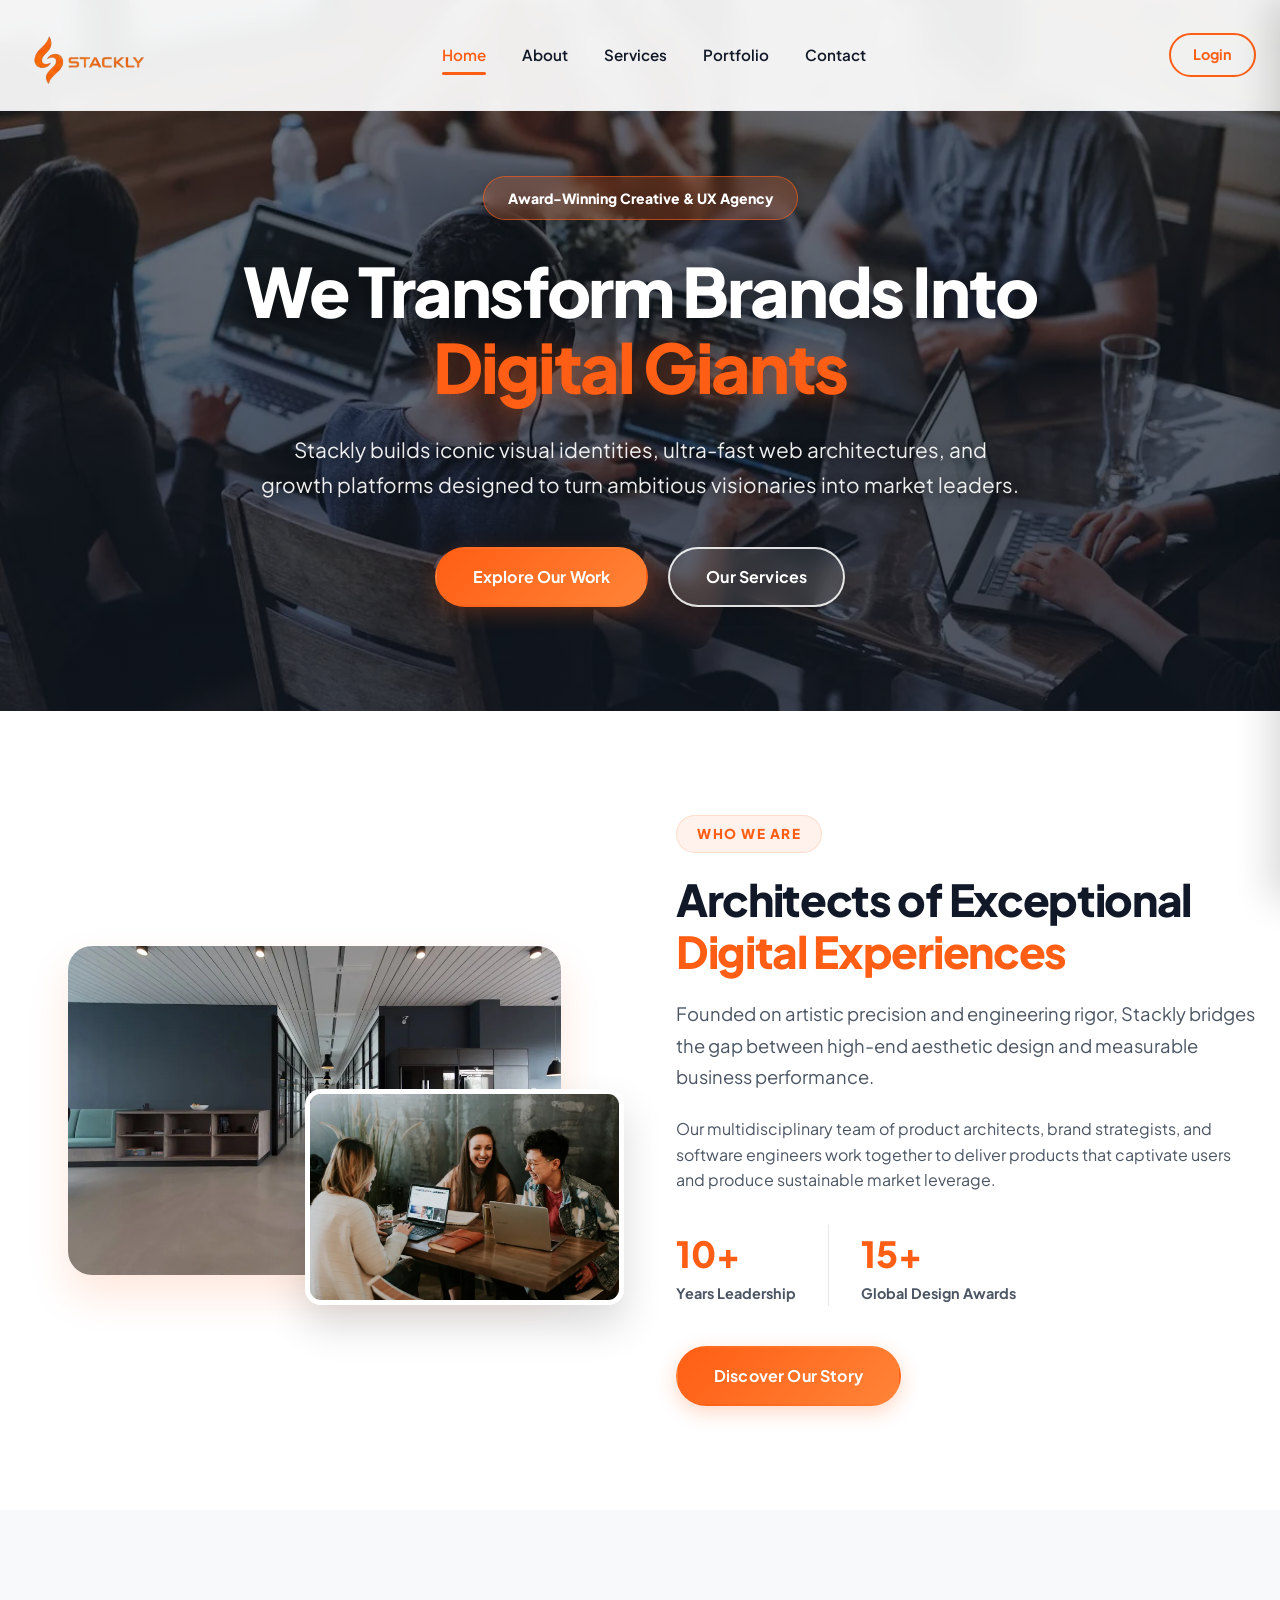
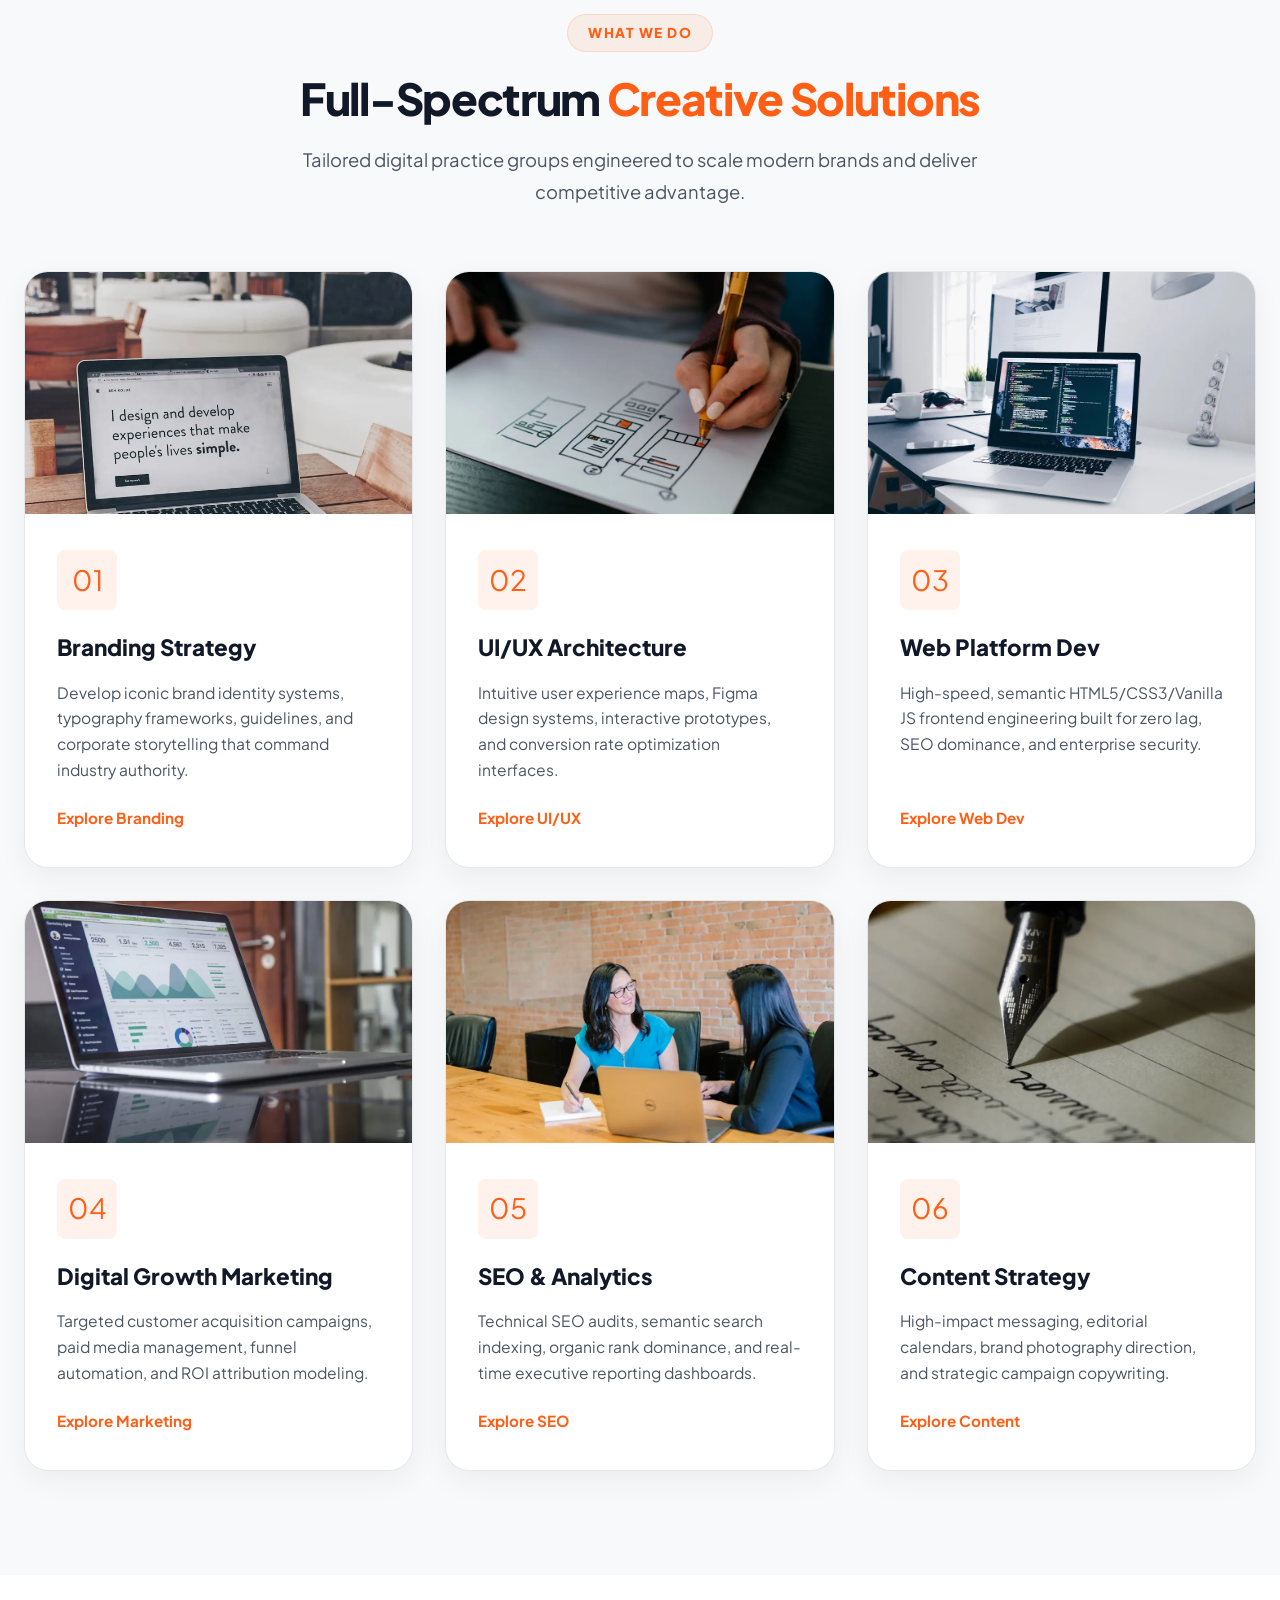
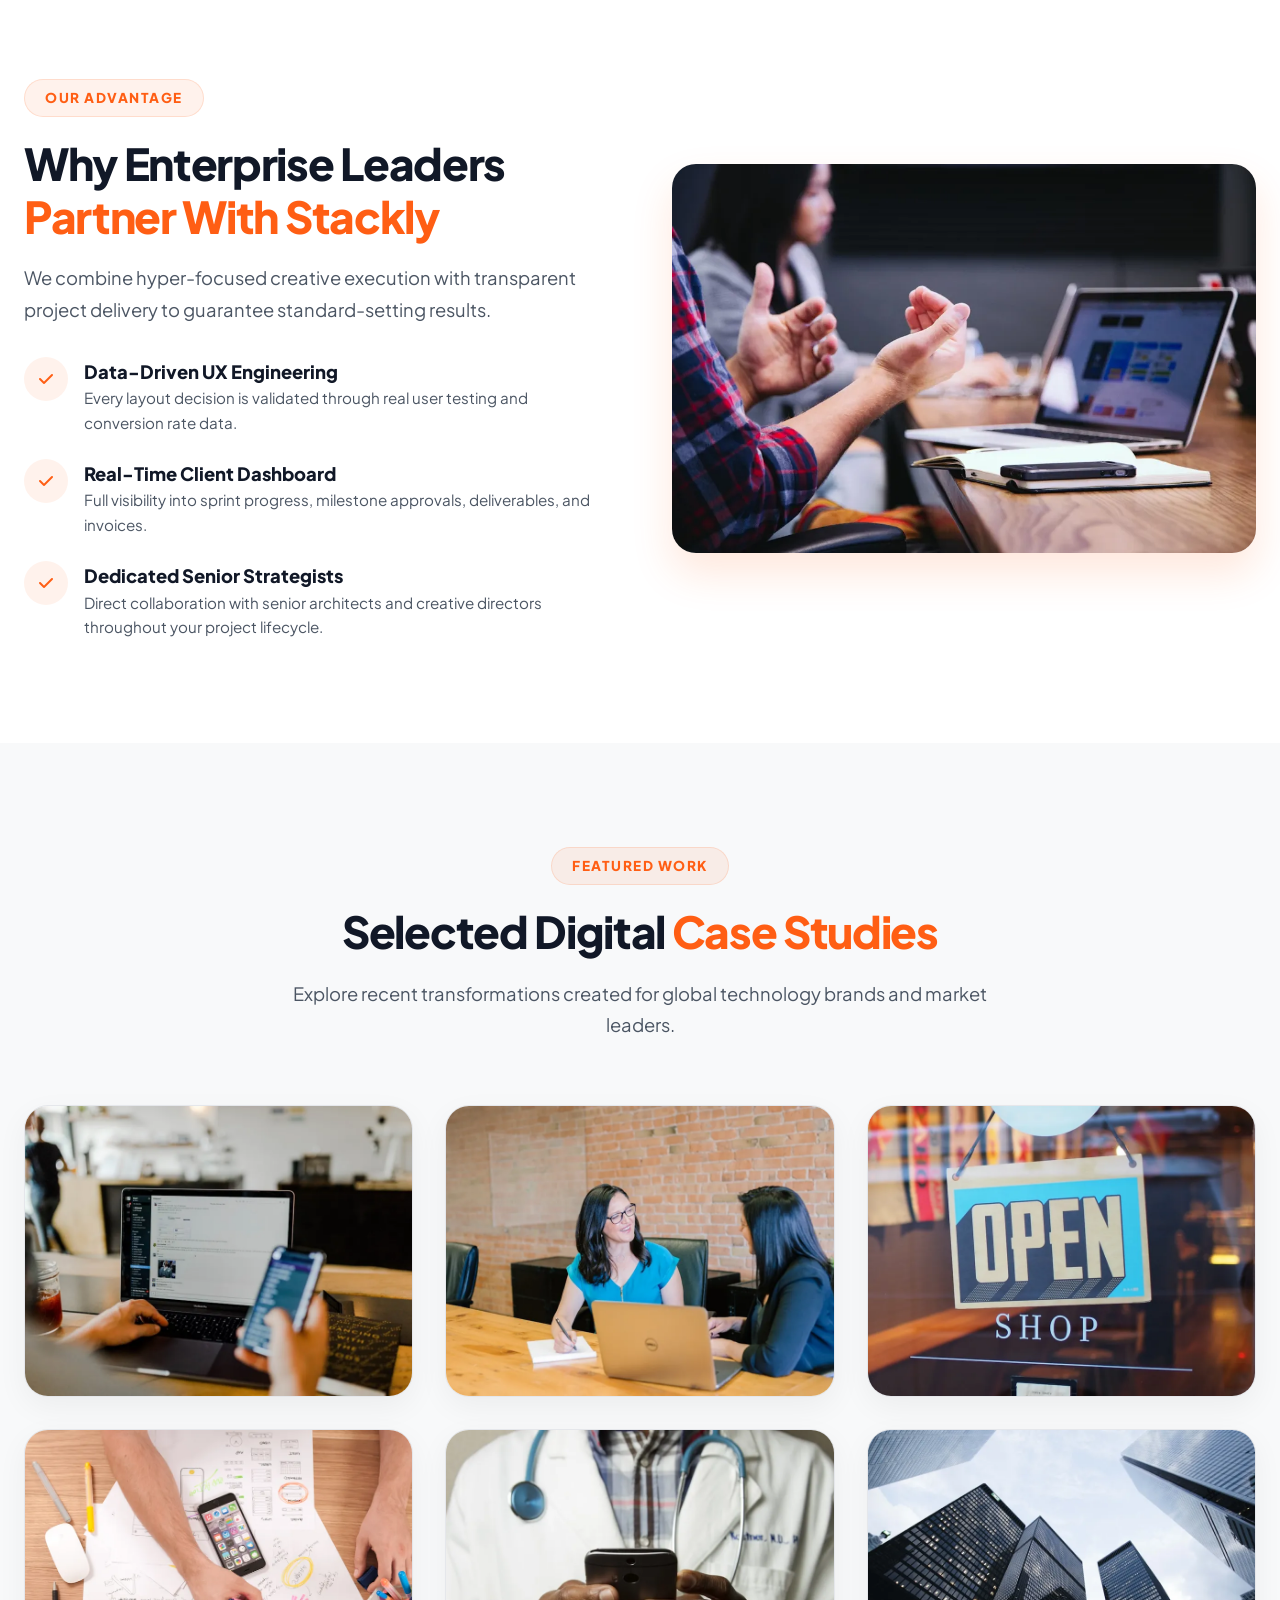
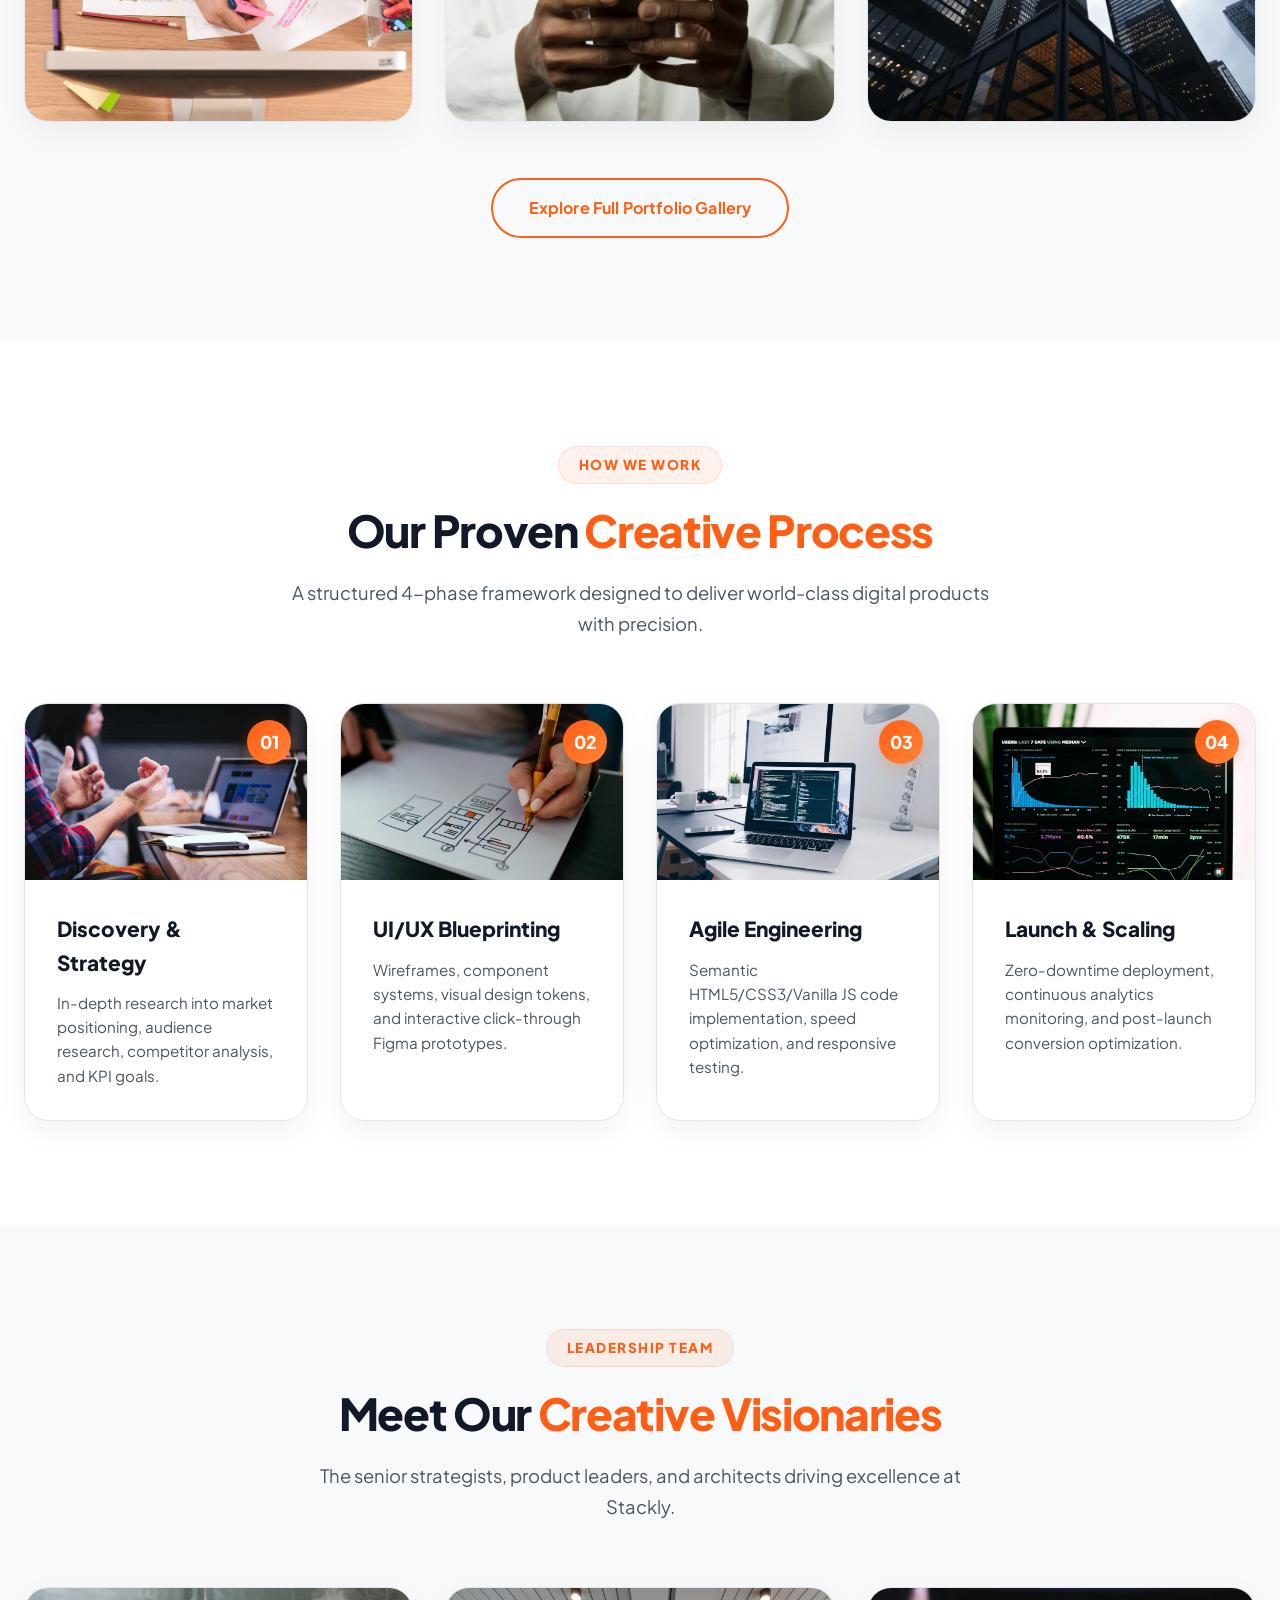
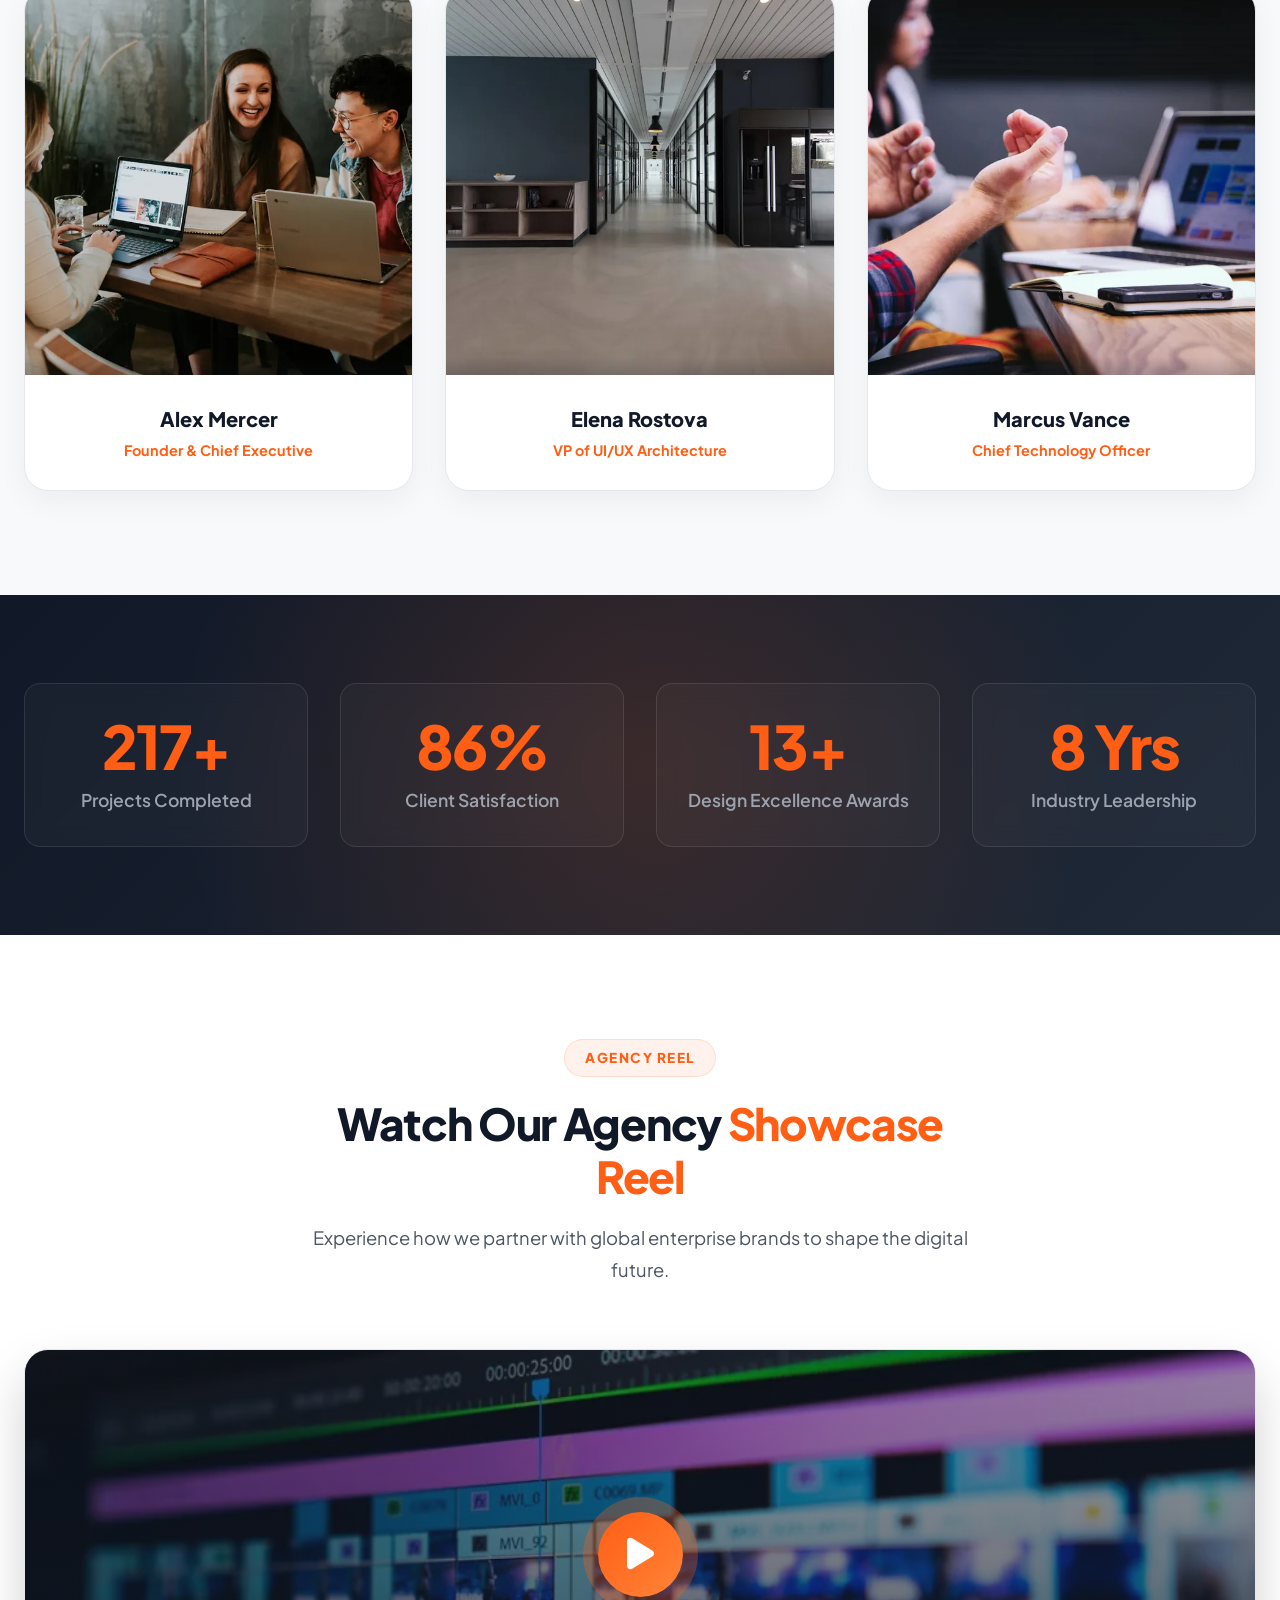
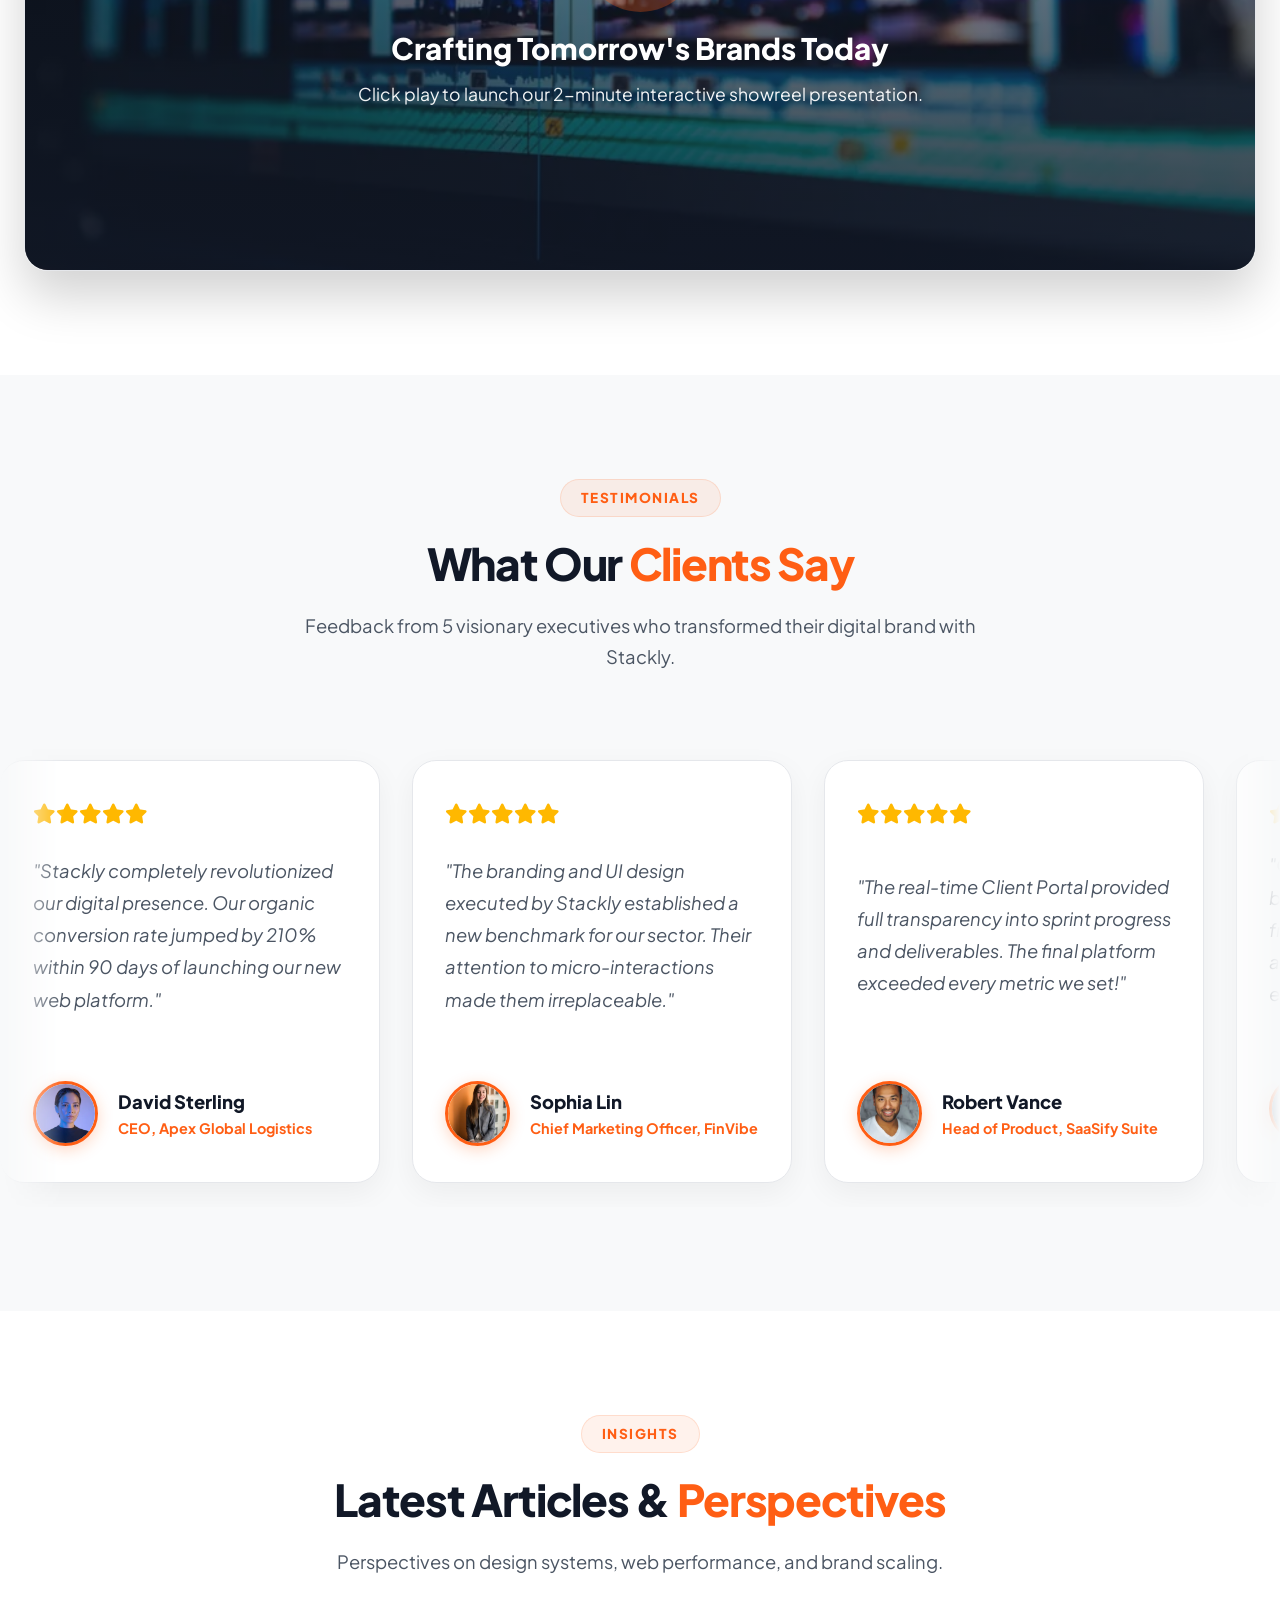
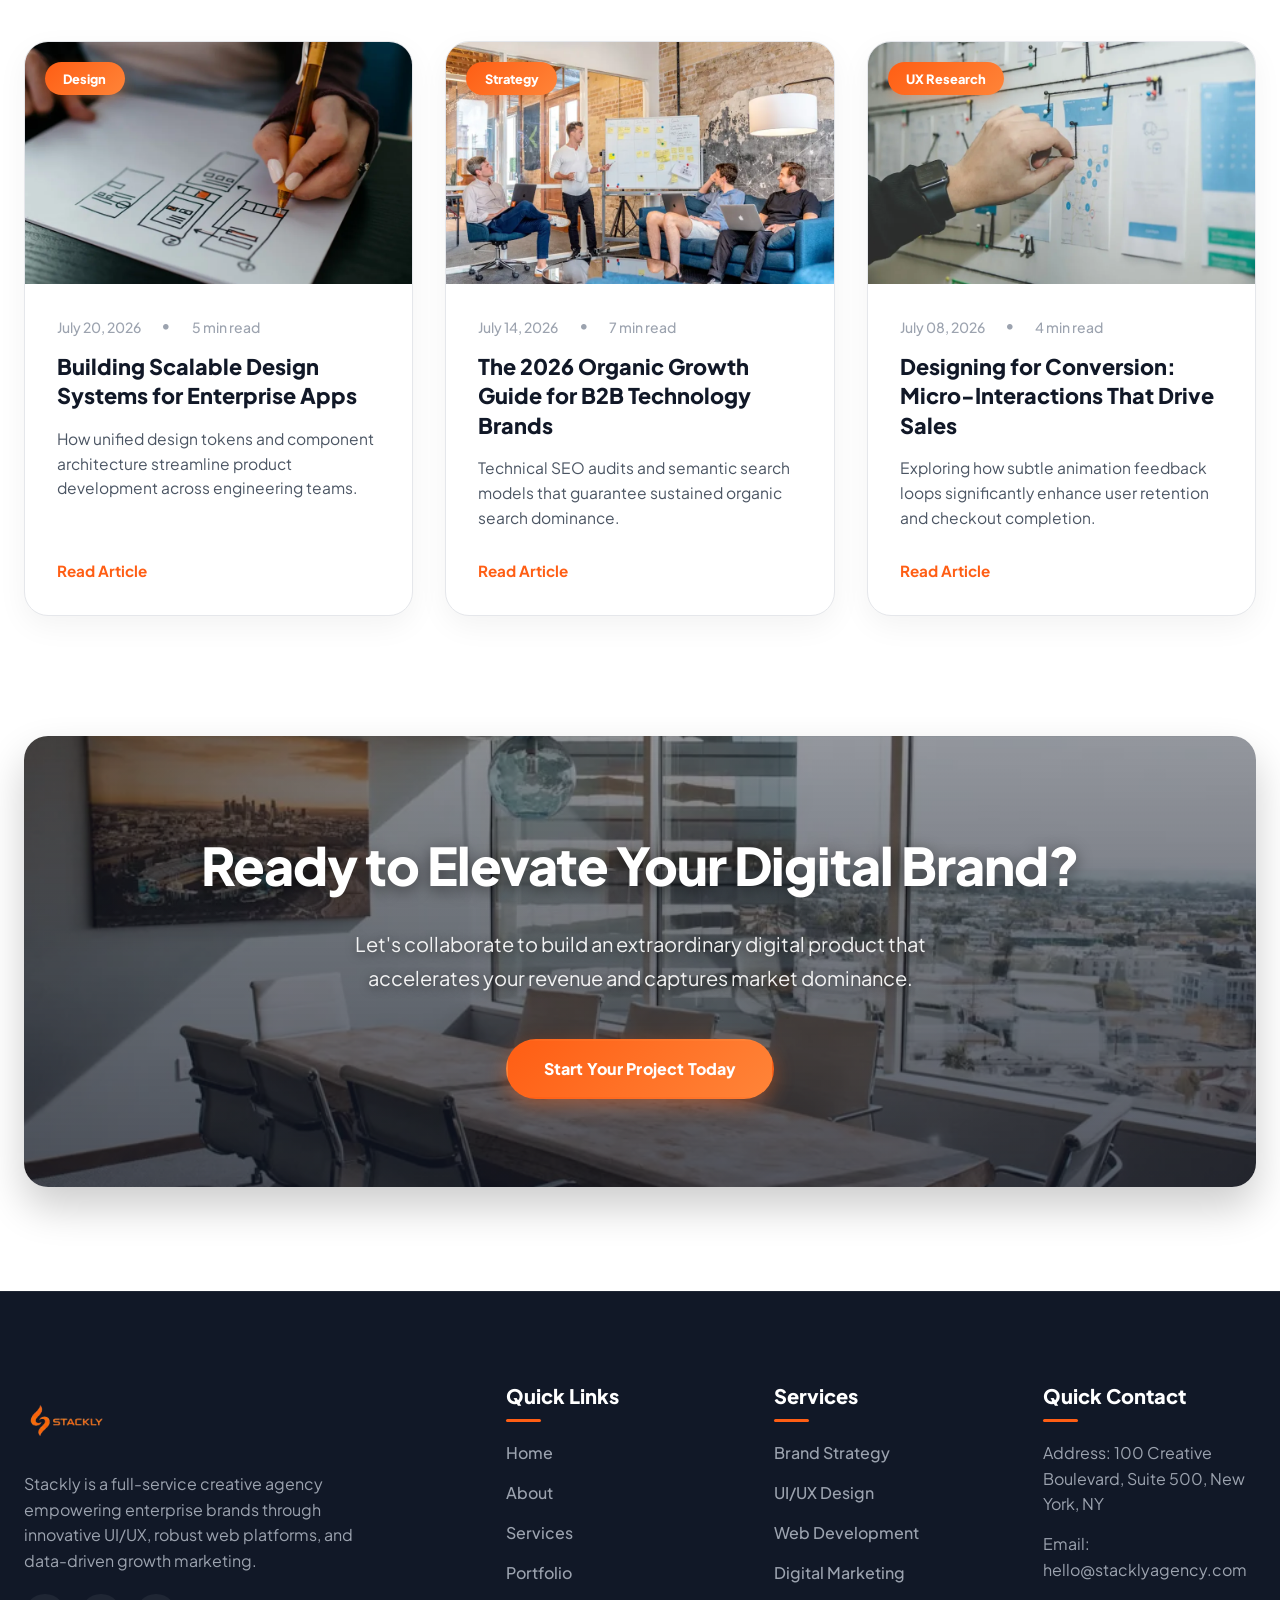
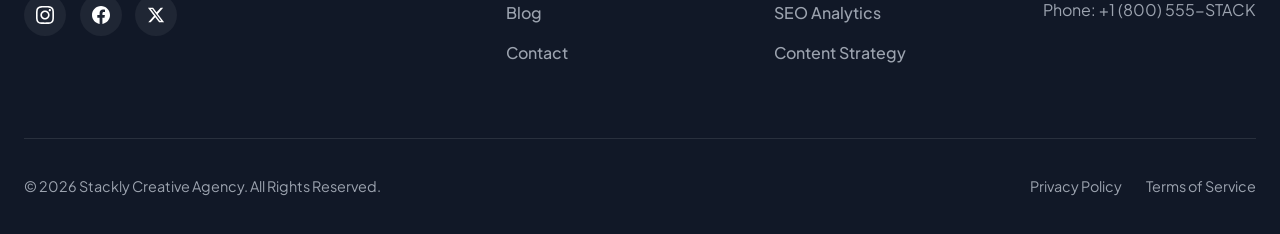
==== index.html @ d80beb14 "Add services and signup pages with preloader and form validation - Created services.html to showcase" ====
<!DOCTYPE html>
<html lang="en">
<head>
  <meta charset="UTF-8">
  <meta name="viewport" content="width=device-width, initial-scale=1.0">
  <title>Stackly | Luxury Creative & Digital Engineering Agency</title>
  <meta name="description" content="Stackly is an award-winning creative agency crafting high-converting brand identities, UI/UX designs, web platforms, and digital growth strategies.">
  <link rel="icon" type="image/webp" href="assets/images/logo.webp">
  <link rel="preconnect" href="https://fonts.googleapis.com">
  <link rel="preconnect" href="https://fonts.gstatic.com" crossorigin>
  <link href="https://fonts.googleapis.com/css2?family=Plus+Jakarta+Sans:wght@400;500;600;700;800&display=swap" rel="stylesheet">
  <link rel="stylesheet" href="https://cdnjs.cloudflare.com/ajax/libs/font-awesome/6.5.0/css/all.min.css">
  <link rel="stylesheet" href="css/style.css">
</head>
<body>

  <!-- Premium Brand Preloader -->
  <div class="preloader" id="preloader">
    <div class="preloader-content">
      <div class="preloader-logo-wrapper">
        <div class="preloader-glow-ring"></div>
        <div class="preloader-spinner-ring"></div>
        <img src="stackly logo03.webp" alt="Stackly Creative Agency" class="preloader-logo">
      </div>
      <div class="preloader-brand-title">STACKLY<span>.</span></div>
      <div class="preloader-bar">
        <div class="preloader-progress"></div>
      </div>
    </div>
  </div>

  <!-- Header / Navigation -->
  <header class="header">
    <div class="container nav-container">
      <a href="index.html" class="logo">
        <img src="stackly logo03.webp" alt="Stackly Creative Agency">
      </a>

            <nav class="nav-menu">
        <a href="index.html" class="nav-link active">Home</a>
        <a href="about.html" class="nav-link">About</a>
        <a href="services.html" class="nav-link">Services</a>
        <a href="portfolio.html" class="nav-link">Portfolio</a>
        <a href="contact.html" class="nav-link">Contact</a>
      </nav>

      <div class="nav-actions">
        <a href="login.html" class="btn btn-outline" style="padding: 0.5rem 1.35rem; font-size: 0.9rem;">Login</a>
        <button class="mobile-toggle" aria-label="Toggle Mobile Menu"><i class="fa-solid fa-bars"></i></button>
      </div>
    </div>
  </header>

  <!-- Mobile Drawer -->
  <div class="mobile-menu-overlay"></div>
  <aside class="mobile-drawer">
    <div class="mobile-drawer-header">
      <a href="index.html" class="logo">
        <img src="stackly logo03.webp" alt="Stackly Logo">
      </a>
      <div class="close-drawer"><i class="fa-solid fa-xmark"></i></div>
    </div>
        <div class="mobile-nav-links">
      <a href="index.html" class="mobile-nav-link active">Home</a>
      <a href="about.html" class="mobile-nav-link">About</a>
      <a href="services.html" class="mobile-nav-link">Services</a>
      <a href="portfolio.html" class="mobile-nav-link">Portfolio</a>
      <a href="contact.html" class="mobile-nav-link">Contact</a>
      <div class="mobile-nav-divider"></div>
      <a href="login.html" class="mobile-nav-login"><i class="fa-solid fa-right-to-bracket" style="margin-right: 0.5rem;"></i>Login</a>
    </div>
  </aside>

  <!-- Main Content -->
  <main>
    <!-- Hero Banner Section -->
    <section class="hero">
      <!-- 5 Live Running Background Images Layer -->
      <div class="hero-bg-slider">
        <div class="hero-bg-slide active" style="background-image: url('assets/images/hero-bg-1.webp');"></div>
        <div class="hero-bg-slide" style="background-image: url('assets/images/hero-bg-2.webp');"></div>
        <div class="hero-bg-slide" style="background-image: url('assets/images/hero-bg-3.webp');"></div>
        <div class="hero-bg-slide" style="background-image: url('assets/images/hero-bg-4.webp');"></div>
        <div class="hero-bg-slide" style="background-image: url('assets/images/hero-bg-5.webp');"></div>
        <div class="hero-bg-overlay"></div>
      </div>

      <div class="container hero-grid">
        <div class="hero-content">
          <div class="hero-badge">Award-Winning Creative & UX Agency</div>
          <h1 class="hero-title">We Transform Brands Into <span>Digital Giants</span></h1>
          <p class="hero-description">Stackly builds iconic visual identities, ultra-fast web architectures, and growth platforms designed to turn ambitious visionaries into market leaders.</p>
          <div class="hero-btns">
            <a href="404.html" class="btn btn-primary">Explore Our Work</a>
            <a href="404.html" class="btn btn-outline">Our Services</a>
          </div>
        </div>
      </div>
    </section>



    <!-- About Agency Section with Dual Image Overlap Collages -->
    <section class="section">
      <div class="container">
        <div class="grid grid-2" style="align-items: center; gap: 4.5rem;">
          <div class="image-collage">
            <img src="assets/images/agency-office.webp" alt="Stackly Agency Office" class="collage-primary">
            <img src="assets/images/creative-team.webp" alt="Stackly Creative Team" class="collage-secondary">
          </div>
          <div>
            <span class="badge">WHO WE ARE</span>
            <h2 class="section-title">Architects of Exceptional <span>Digital Experiences</span></h2>
            <p class="section-desc" style="margin-bottom: 1.5rem;">Founded on artistic precision and engineering rigor, Stackly bridges the gap between high-end aesthetic design and measurable business performance.</p>
            <p style="color: var(--text-muted); margin-bottom: 2rem;">Our multidisciplinary team of product architects, brand strategists, and software engineers work together to deliver products that captivate users and produce sustainable market leverage.</p>
            
            <div class="about-quick-stats">
              <div>
                <div style="font-size: 2.25rem; font-weight: 800; color: var(--primary);">10+</div>
                <div style="font-size: 0.9rem; color: var(--text-muted); font-weight: 700;">Years Leadership</div>
              </div>
              <div class="stat-divider">
                <div style="font-size: 2.25rem; font-weight: 800; color: var(--primary);">15+</div>
                <div style="font-size: 0.9rem; color: var(--text-muted); font-weight: 700;">Global Design Awards</div>
              </div>
            </div>

            <a href="404.html" class="btn btn-primary">Discover Our Story</a>
          </div>
        </div>
      </div>
    </section>

    <!-- Services Section with Visual WEBP Image Cards -->
    <section class="section section-alt">
      <div class="container">
        <div class="section-header">
          <span class="badge">WHAT WE DO</span>
          <h2 class="section-title">Full-Spectrum <span>Creative Solutions</span></h2>
          <p class="section-desc">Tailored digital practice groups engineered to scale modern brands and deliver competitive advantage.</p>
        </div>

        <div class="grid grid-3">
          
          <!-- Service 1 -->
          <div class="service-card">
            <div class="service-card-img-wrap">
              <img src="assets/images/branding-strategy.webp" alt="Branding Strategy" loading="lazy">
            </div>
            <div class="service-card-body">
              <div class="service-icon">01</div>
              <h3>Branding Strategy</h3>
              <p>Develop iconic brand identity systems, typography frameworks, guidelines, and corporate storytelling that command industry authority.</p>
              <a href="404.html" class="link-arrow">Explore Branding</a>
            </div>
          </div>

          <!-- Service 2 -->
          <div class="service-card">
            <div class="service-card-img-wrap">
              <img src="assets/images/ui-ux-design.webp" alt="UI/UX Design" loading="lazy">
            </div>
            <div class="service-card-body">
              <div class="service-icon">02</div>
              <h3>UI/UX Architecture</h3>
              <p>Intuitive user experience maps, Figma design systems, interactive prototypes, and conversion rate optimization interfaces.</p>
              <a href="404.html" class="link-arrow">Explore UI/UX</a>
            </div>
          </div>

          <!-- Service 3 -->
          <div class="service-card">
            <div class="service-card-img-wrap">
              <img src="assets/images/website-development.webp" alt="Website Development" loading="lazy">
            </div>
            <div class="service-card-body">
              <div class="service-icon">03</div>
              <h3>Web Platform Dev</h3>
              <p>High-speed, semantic HTML5/CSS3/Vanilla JS frontend engineering built for zero lag, SEO dominance, and enterprise security.</p>
              <a href="404.html" class="link-arrow">Explore Web Dev</a>
            </div>
          </div>

          <!-- Service 4 -->
          <div class="service-card">
            <div class="service-card-img-wrap">
              <img src="assets/images/digital-marketing.webp" alt="Digital Marketing" loading="lazy">
            </div>
            <div class="service-card-body">
              <div class="service-icon">04</div>
              <h3>Digital Growth Marketing</h3>
              <p>Targeted customer acquisition campaigns, paid media management, funnel automation, and ROI attribution modeling.</p>
              <a href="404.html" class="link-arrow">Explore Marketing</a>
            </div>
          </div>

          <!-- Service 5 -->
          <div class="service-card">
            <div class="service-card-img-wrap">
              <img src="assets/images/seo-analytics.webp" alt="SEO Analytics" loading="lazy">
            </div>
            <div class="service-card-body">
              <div class="service-icon">05</div>
              <h3>SEO & Analytics</h3>
              <p>Technical SEO audits, semantic search indexing, organic rank dominance, and real-time executive reporting dashboards.</p>
              <a href="404.html" class="link-arrow">Explore SEO</a>
            </div>
          </div>

          <!-- Service 6 -->
          <div class="service-card">
            <div class="service-card-img-wrap">
              <img src="assets/images/content-strategy.webp" alt="Content Strategy" loading="lazy">
            </div>
            <div class="service-card-body">
              <div class="service-icon">06</div>
              <h3>Content Strategy</h3>
              <p>High-impact messaging, editorial calendars, brand photography direction, and strategic campaign copywriting.</p>
              <a href="404.html" class="link-arrow">Explore Content</a>
            </div>
          </div>

        </div>
      </div>
    </section>

    <!-- Why Choose Us with High-Res Image Card -->
    <section class="section">
      <div class="container">
        <div class="grid grid-2" style="align-items: center; gap: 4rem;">
          <div>
            <span class="badge">OUR ADVANTAGE</span>
            <h2 class="section-title">Why Enterprise Leaders <span>Partner With Stackly</span></h2>
            <p class="section-desc" style="margin-bottom: 2rem;">We combine hyper-focused creative execution with transparent project delivery to guarantee standard-setting results.</p>
            
            <div style="display: flex; flex-direction: column; gap: 1.5rem;">
              <div style="display: flex; gap: 1rem;">
                <div style="width: 44px; height: 44px; border-radius: 50%; background: var(--primary-light); color: var(--primary); display: flex; align-items: center; justify-content: center; font-size: 1rem; flex-shrink: 0;"><i class="fa-solid fa-check"></i></div>
                <div>
                  <h4 style="font-size: 1.15rem; font-weight: 800;">Data-Driven UX Engineering</h4>
                  <p style="color: var(--text-muted); font-size: 0.95rem;">Every layout decision is validated through real user testing and conversion rate data.</p>
                </div>
              </div>

              <div style="display: flex; gap: 1rem;">
                <div style="width: 44px; height: 44px; border-radius: 50%; background: var(--primary-light); color: var(--primary); display: flex; align-items: center; justify-content: center; font-size: 1rem; flex-shrink: 0;"><i class="fa-solid fa-check"></i></div>
                <div>
                  <h4 style="font-size: 1.15rem; font-weight: 800;">Real-Time Client Dashboard</h4>
                  <p style="color: var(--text-muted); font-size: 0.95rem;">Full visibility into sprint progress, milestone approvals, deliverables, and invoices.</p>
                </div>
              </div>

              <div style="display: flex; gap: 1rem;">
                <div style="width: 44px; height: 44px; border-radius: 50%; background: var(--primary-light); color: var(--primary); display: flex; align-items: center; justify-content: center; font-size: 1rem; flex-shrink: 0;"><i class="fa-solid fa-check"></i></div>
                <div>
                  <h4 style="font-size: 1.15rem; font-weight: 800;">Dedicated Senior Strategists</h4>
                  <p style="color: var(--text-muted); font-size: 0.95rem;">Direct collaboration with senior architects and creative directors throughout your project lifecycle.</p>
                </div>
              </div>
            </div>
          </div>

          <div>
            <img src="assets/images/client-meetings.webp" alt="Stackly Strategic Collaboration" style="border-radius: var(--radius-lg); box-shadow: var(--card-shadow-hover);">
          </div>
        </div>
      </div>
    </section>

    <!-- Featured Portfolio Grid -->
    <section class="section section-alt">
      <div class="container">
        <div class="section-header">
          <span class="badge">FEATURED WORK</span>
          <h2 class="section-title">Selected Digital <span>Case Studies</span></h2>
          <p class="section-desc">Explore recent transformations created for global technology brands and market leaders.</p>
        </div>

        <div class="grid grid-3">
          <div class="portfolio-card">
            <div class="portfolio-img-wrap">
              <img src="assets/images/portfolio-1.webp" alt="Vortex Financial Identity" loading="lazy">
              <div class="portfolio-overlay">
                <span class="portfolio-cat">Branding Strategy</span>
                <h3 class="portfolio-title">Vortex Financial Identity</h3>
                <a href="portfolio.html" class="portfolio-btn">View Case Study</a>
              </div>
            </div>
          </div>

          <div class="portfolio-card">
            <div class="portfolio-img-wrap">
              <img src="assets/images/portfolio-2.webp" alt="CloudSync SaaS Interface" loading="lazy">
              <div class="portfolio-overlay">
                <span class="portfolio-cat">UI/UX Architecture</span>
                <h3 class="portfolio-title">CloudSync SaaS Suite</h3>
                <a href="portfolio.html" class="portfolio-btn">View Case Study</a>
              </div>
            </div>
          </div>

          <div class="portfolio-card">
            <div class="portfolio-img-wrap">
              <img src="assets/images/portfolio-3.webp" alt="Luxe Attire Shop" loading="lazy">
              <div class="portfolio-overlay">
                <span class="portfolio-cat">Web Development</span>
                <h3 class="portfolio-title">Luxe Attire E-Shop</h3>
                <a href="portfolio.html" class="portfolio-btn">View Case Study</a>
              </div>
            </div>
          </div>

          <div class="portfolio-card">
            <div class="portfolio-img-wrap">
              <img src="assets/images/portfolio-4.webp" alt="Apex Growth Campaign" loading="lazy">
              <div class="portfolio-overlay">
                <span class="portfolio-cat">Digital Marketing</span>
                <h3 class="portfolio-title">Apex Growth Strategy</h3>
                <a href="portfolio.html" class="portfolio-btn">View Case Study</a>
              </div>
            </div>
          </div>

          <div class="portfolio-card">
            <div class="portfolio-img-wrap">
              <img src="assets/images/portfolio-5.webp" alt="HealthTrack Mobile App" loading="lazy">
              <div class="portfolio-overlay">
                <span class="portfolio-cat">UI/UX Design</span>
                <h3 class="portfolio-title">HealthTrack Patient App</h3>
                <a href="portfolio.html" class="portfolio-btn">View Case Study</a>
              </div>
            </div>
          </div>

          <div class="portfolio-card">
            <div class="portfolio-img-wrap">
              <img src="assets/images/portfolio-6.webp" alt="FinVibe Banking Portal" loading="lazy">
              <div class="portfolio-overlay">
                <span class="portfolio-cat">Web Platform</span>
                <h3 class="portfolio-title">FinVibe Banking Portal</h3>
                <a href="portfolio.html" class="portfolio-btn">View Case Study</a>
              </div>
            </div>
          </div>
        </div>

        <div class="text-center" style="margin-top: 3.5rem;">
          <a href="portfolio.html" class="btn btn-outline">Explore Full Portfolio Gallery</a>
        </div>
      </div>
    </section>

    <!-- Visual Creative Process Section -->
    <section class="section">
      <div class="container">
        <div class="section-header">
          <span class="badge">HOW WE WORK</span>
          <h2 class="section-title">Our Proven <span>Creative Process</span></h2>
          <p class="section-desc">A structured 4-phase framework designed to deliver world-class digital products with precision.</p>
        </div>

        <div class="grid grid-4">
          <div class="process-card-visual">
            <div class="process-img-wrap">
              <img src="assets/images/client-meetings.webp" alt="Discovery Phase" loading="lazy">
              <span class="process-step-badge">01</span>
            </div>
            <div class="process-body">
              <h3>Discovery & Strategy</h3>
              <p>In-depth research into market positioning, audience research, competitor analysis, and KPI goals.</p>
            </div>
          </div>

          <div class="process-card-visual">
            <div class="process-img-wrap">
              <img src="assets/images/ui-ux-design.webp" alt="UI UX Blueprinting" loading="lazy">
              <span class="process-step-badge">02</span>
            </div>
            <div class="process-body">
              <h3>UI/UX Blueprinting</h3>
              <p>Wireframes, component systems, visual design tokens, and interactive click-through Figma prototypes.</p>
            </div>
          </div>

          <div class="process-card-visual">
            <div class="process-img-wrap">
              <img src="assets/images/website-development.webp" alt="Agile Engineering" loading="lazy">
              <span class="process-step-badge">03</span>
            </div>
            <div class="process-body">
              <h3>Agile Engineering</h3>
              <p>Semantic HTML5/CSS3/Vanilla JS code implementation, speed optimization, and responsive testing.</p>
            </div>
          </div>

          <div class="process-card-visual">
            <div class="process-img-wrap">
              <img src="assets/images/business-growth.webp" alt="Launch & Scale" loading="lazy">
              <span class="process-step-badge">04</span>
            </div>
            <div class="process-body">
              <h3>Launch & Scaling</h3>
              <p>Zero-downtime deployment, continuous analytics monitoring, and post-launch conversion optimization.</p>
            </div>
          </div>
        </div>
      </div>
    </section>

    <!-- Meet Our Team with Visual Photos -->
    <section class="section section-alt">
      <div class="container">
        <div class="section-header">
          <span class="badge">LEADERSHIP TEAM</span>
          <h2 class="section-title">Meet Our <span>Creative Visionaries</span></h2>
          <p class="section-desc">The senior strategists, product leaders, and architects driving excellence at Stackly.</p>
        </div>

        <div class="grid grid-3">
          <div class="team-card">
            <div class="team-img-wrap">
              <img src="assets/images/creative-team.webp" alt="Alex Mercer" loading="lazy">
              <div class="team-social">
                <a href="404.html" class="social-icon" aria-label="Instagram"><svg width="15" height="15" fill="currentColor" viewBox="0 0 24 24"><path d="M12 2.163c3.204 0 3.584.012 4.85.07 3.252.148 4.771 1.691 4.919 4.919.058 1.265.069 1.645.069 4.849 0 3.205-.012 3.584-.069 4.849-.149 3.225-1.664 4.771-4.919 4.919-1.266.058-1.644.07-4.85.07-3.204 0-3.584-.012-4.849-.07-3.26-.149-4.771-1.699-4.919-4.92-.058-1.265-.07-1.644-.07-4.849 0-3.204.013-3.583.07-4.849.149-3.227 1.664-4.771 4.919-4.919 1.266-.057 1.645-.069 4.849-.069zm0-2.163c-3.259 0-3.667.014-4.947.072-4.358.2-6.78 2.618-6.98 6.98-.059 1.281-.073 1.689-.073 4.948 0 3.259.014 3.668.072 4.948.2 4.358 2.618 6.78 6.98 6.98 1.281.058 1.689.072 4.948.072 3.259 0 3.668-.014 4.948-.072 4.354-.2 6.782-2.618 6.979-6.98.059-1.28.073-1.689.073-4.948 0-3.259-.014-3.667-.072-4.947-.196-4.354-2.617-6.78-6.979-6.98-1.281-.059-1.69-.073-4.949-.073zm0 5.838c-3.403 0-6.162 2.759-6.162 6.162s2.759 6.163 6.162 6.163 6.162-2.759 6.162-6.163c0-3.403-2.759-6.162-6.162-6.162zm0 10.162c-2.209 0-4-1.79-4-4 0-2.209 1.791-4 4-4s4 1.791 4 4c0 2.21-1.791 4-4 4zm6.406-11.845c-.796 0-1.441.645-1.441 1.44s.645 1.44 1.441 1.44c.795 0 1.439-.645 1.439-1.44s-.644-1.44-1.439-1.44z"/></svg></a>
                <a href="404.html" class="social-icon" aria-label="Facebook"><svg width="15" height="15" fill="currentColor" viewBox="0 0 24 24"><path d="M24 12.073c0-6.627-5.373-12-12-12s-12 5.373-12 12c0 5.99 4.388 10.954 10.125 11.854v-8.385H7.078v-3.47h3.047V9.43c0-3.007 1.792-4.669 4.533-4.669 1.312 0 2.686.235 2.686.235v2.953H15.83c-1.491 0-1.956.925-1.956 1.874v2.25h3.328l-.532 3.47h-2.796v8.385C19.612 23.027 24 18.062 24 12.073z"/></svg></a>
                <a href="404.html" class="social-icon" aria-label="Twitter"><svg width="15" height="15" fill="currentColor" viewBox="0 0 24 24"><path d="M18.244 2.25h3.308l-7.227 8.26 8.502 11.24H16.17l-5.214-6.817L4.99 21.75H1.68l7.73-8.835L1.254 2.25H8.08l4.713 6.231zm-1.161 17.52h1.833L7.084 4.126H5.117z"/></svg></a>
              </div>
            </div>
            <div class="team-info">
              <h4>Alex Mercer</h4>
              <p>Founder & Chief Executive</p>
            </div>
          </div>

          <div class="team-card">
            <div class="team-img-wrap">
              <img src="assets/images/agency-office.webp" alt="Elena Rostova" loading="lazy">
              <div class="team-social">
                <a href="404.html" class="social-icon" aria-label="Instagram"><svg width="15" height="15" fill="currentColor" viewBox="0 0 24 24"><path d="M12 2.163c3.204 0 3.584.012 4.85.07 3.252.148 4.771 1.691 4.919 4.919.058 1.265.069 1.645.069 4.849 0 3.205-.012 3.584-.069 4.849-.149 3.225-1.664 4.771-4.919 4.919-1.266.058-1.644.07-4.85.07-3.204 0-3.584-.012-4.849-.07-3.26-.149-4.771-1.699-4.919-4.92-.058-1.265-.07-1.644-.07-4.849 0-3.204.013-3.583.07-4.849.149-3.227 1.664-4.771 4.919-4.919 1.266-.057 1.645-.069 4.849-.069zm0-2.163c-3.259 0-3.667.014-4.947.072-4.358.2-6.78 2.618-6.98 6.98-.059 1.281-.073 1.689-.073 4.948 0 3.259.014 3.668.072 4.948.2 4.358 2.618 6.78 6.98 6.98 1.281.058 1.689.072 4.948.072 3.259 0 3.668-.014 4.948-.072 4.354-.2 6.782-2.618 6.979-6.98.059-1.28.073-1.689.073-4.948 0-3.259-.014-3.667-.072-4.947-.196-4.354-2.617-6.78-6.979-6.98-1.281-.059-1.69-.073-4.949-.073zm0 5.838c-3.403 0-6.162 2.759-6.162 6.162s2.759 6.163 6.162 6.163 6.162-2.759 6.162-6.163c0-3.403-2.759-6.162-6.162-6.162zm0 10.162c-2.209 0-4-1.79-4-4 0-2.209 1.791-4 4-4s4 1.791 4 4c0 2.21-1.791 4-4 4zm6.406-11.845c-.796 0-1.441.645-1.441 1.44s.645 1.44 1.441 1.44c.795 0 1.439-.645 1.439-1.44s-.644-1.44-1.439-1.44z"/></svg></a>
                <a href="404.html" class="social-icon" aria-label="Facebook"><svg width="15" height="15" fill="currentColor" viewBox="0 0 24 24"><path d="M24 12.073c0-6.627-5.373-12-12-12s-12 5.373-12 12c0 5.99 4.388 10.954 10.125 11.854v-8.385H7.078v-3.47h3.047V9.43c0-3.007 1.792-4.669 4.533-4.669 1.312 0 2.686.235 2.686.235v2.953H15.83c-1.491 0-1.956.925-1.956 1.874v2.25h3.328l-.532 3.47h-2.796v8.385C19.612 23.027 24 18.062 24 12.073z"/></svg></a>
                <a href="404.html" class="social-icon" aria-label="Twitter"><svg width="15" height="15" fill="currentColor" viewBox="0 0 24 24"><path d="M18.244 2.25h3.308l-7.227 8.26 8.502 11.24H16.17l-5.214-6.817L4.99 21.75H1.68l7.73-8.835L1.254 2.25H8.08l4.713 6.231zm-1.161 17.52h1.833L7.084 4.126H5.117z"/></svg></a>
              </div>
            </div>
            <div class="team-info">
              <h4>Elena Rostova</h4>
              <p>VP of UI/UX Architecture</p>
            </div>
          </div>

          <div class="team-card">
            <div class="team-img-wrap">
              <img src="assets/images/client-meetings.webp" alt="Marcus Vance" loading="lazy">
              <div class="team-social">
                <a href="404.html" class="social-icon" aria-label="Instagram"><svg width="15" height="15" fill="currentColor" viewBox="0 0 24 24"><path d="M12 2.163c3.204 0 3.584.012 4.85.07 3.252.148 4.771 1.691 4.919 4.919.058 1.265.069 1.645.069 4.849 0 3.205-.012 3.584-.069 4.849-.149 3.225-1.664 4.771-4.919 4.919-1.266.058-1.644.07-4.85.07-3.204 0-3.584-.012-4.849-.07-3.26-.149-4.771-1.699-4.919-4.92-.058-1.265-.07-1.644-.07-4.849 0-3.204.013-3.583.07-4.849.149-3.227 1.664-4.771 4.919-4.919 1.266-.057 1.645-.069 4.849-.069zm0-2.163c-3.259 0-3.667.014-4.947.072-4.358.2-6.78 2.618-6.98 6.98-.059 1.281-.073 1.689-.073 4.948 0 3.259.014 3.668.072 4.948.2 4.358 2.618 6.78 6.98 6.98 1.281.058 1.689.072 4.948.072 3.259 0 3.668-.014 4.948-.072 4.354-.2 6.782-2.618 6.979-6.98.059-1.28.073-1.689.073-4.948 0-3.259-.014-3.667-.072-4.947-.196-4.354-2.617-6.78-6.979-6.98-1.281-.059-1.69-.073-4.949-.073zm0 5.838c-3.403 0-6.162 2.759-6.162 6.162s2.759 6.163 6.162 6.163 6.162-2.759 6.162-6.163c0-3.403-2.759-6.162-6.162-6.162zm0 10.162c-2.209 0-4-1.79-4-4 0-2.209 1.791-4 4-4s4 1.791 4 4c0 2.21-1.791 4-4 4zm6.406-11.845c-.796 0-1.441.645-1.441 1.44s.645 1.44 1.441 1.44c.795 0 1.439-.645 1.439-1.44s-.644-1.44-1.439-1.44z"/></svg></a>
                <a href="404.html" class="social-icon" aria-label="Facebook"><svg width="15" height="15" fill="currentColor" viewBox="0 0 24 24"><path d="M24 12.073c0-6.627-5.373-12-12-12s-12 5.373-12 12c0 5.99 4.388 10.954 10.125 11.854v-8.385H7.078v-3.47h3.047V9.43c0-3.007 1.792-4.669 4.533-4.669 1.312 0 2.686.235 2.686.235v2.953H15.83c-1.491 0-1.956.925-1.956 1.874v2.25h3.328l-.532 3.47h-2.796v8.385C19.612 23.027 24 18.062 24 12.073z"/></svg></a>
                <a href="404.html" class="social-icon" aria-label="Twitter"><svg width="15" height="15" fill="currentColor" viewBox="0 0 24 24"><path d="M18.244 2.25h3.308l-7.227 8.26 8.502 11.24H16.17l-5.214-6.817L4.99 21.75H1.68l7.73-8.835L1.254 2.25H8.08l4.713 6.231zm-1.161 17.52h1.833L7.084 4.126H5.117z"/></svg></a>
              </div>
            </div>
            <div class="team-info">
              <h4>Marcus Vance</h4>
              <p>Chief Technology Officer</p>
            </div>
          </div>
        </div>
      </div>
    </section>

    <!-- Company Statistics Section -->
    <section class="stats-section">
      <div class="container">
        <div class="grid grid-4">
          <div class="stat-card">
            <div class="stat-number" data-count="250" data-suffix="+">0</div>
            <div class="stat-label">Projects Completed</div>
          </div>

          <div class="stat-card">
            <div class="stat-number" data-count="99" data-suffix="%">0</div>
            <div class="stat-label">Client Satisfaction</div>
          </div>

          <div class="stat-card">
            <div class="stat-number" data-count="15" data-suffix="+">0</div>
            <div class="stat-label">Design Excellence Awards</div>
          </div>

          <div class="stat-card">
            <div class="stat-number" data-count="10" data-suffix=" Yrs">0</div>
            <div class="stat-label">Industry Leadership</div>
          </div>
        </div>
      </div>
    </section>

    <!-- Video Presentation Section -->
    <section class="section">
      <div class="container">
        <div class="section-header">
          <span class="badge">AGENCY REEL</span>
          <h2 class="section-title">Watch Our Agency <span>Showcase Reel</span></h2>
          <p class="section-desc">Experience how we partner with global enterprise brands to shape the digital future.</p>
        </div>

        <div class="video-banner">
          <img src="assets/images/video-presentation.webp" alt="Stackly Video Presentation">
          <div class="video-overlay">
            <div class="play-btn"><i class="fa-solid fa-play"></i></div>
            <h3 class="video-overlay-title">Crafting Tomorrow's Brands Today</h3>
            <p class="video-overlay-desc">Click play to launch our 2-minute interactive showreel presentation.</p>
          </div>
        </div>
      </div>
    </section>

    <!-- Video Modal Container -->
    <div id="videoModal" class="modal-backdrop">
      <div class="modal-content">
        <span class="close-modal">&times;</span>
        <div style="padding: 3.5rem 2.5rem; text-align: center; color: white;">
          <h3 style="font-size: 2.25rem; color: var(--primary); margin-bottom: 1rem; font-weight: 800;">Stackly Agency Showreel 2026</h3>
          <p style="color: #9CA3AF; margin-bottom: 2rem;">Interactive Pure HTML5 Video Stream Container</p>
          <div style="aspect-ratio: 16/9; background: #111827; border-radius: var(--radius-md); display: flex; align-items: center; justify-content: center; border: 1px solid var(--primary);">
            <p style="font-size: 1.35rem; font-weight: 700;">[ HD Presentation Playing - Stackly Showreel ]</p>
          </div>
        </div>
      </div>
    </div>

    <!-- Client Testimonials Section - 5 Persons Reviews Running Continuously Horizontally -->
    <section class="section section-alt">
      <div class="container">
        <div class="section-header">
          <span class="badge">TESTIMONIALS</span>
          <h2 class="section-title">What Our <span>Clients Say</span></h2>
          <p class="section-desc">Feedback from 5 visionary executives who transformed their digital brand with Stackly.</p>
        </div>
      </div>

      <!-- Infinite Continuous Horizontal Running Marquee Slider -->
      <div class="testimonial-marquee-wrapper">
        <div class="testimonial-marquee-track">
          
          <!-- Review Person 1 -->
          <div class="testimonial-card-marquee">
            <div class="testimonial-rating"><i class="fa-solid fa-star"></i><i class="fa-solid fa-star"></i><i class="fa-solid fa-star"></i><i class="fa-solid fa-star"></i><i class="fa-solid fa-star"></i></div>
            <p class="testimonial-text">"Stackly completely revolutionized our digital presence. Our organic conversion rate jumped by 210% within 90 days of launching our new web platform."</p>
            <div class="testimonial-author" style="margin-top: 1.5rem;">
              <img src="assets/images/testimonial-1.webp" alt="David Sterling" class="author-img">
              <div class="author-info">
                <h4>David Sterling</h4>
                <p>CEO, Apex Global Logistics</p>
              </div>
            </div>
          </div>

          <!-- Review Person 2 -->
          <div class="testimonial-card-marquee">
            <div class="testimonial-rating"><i class="fa-solid fa-star"></i><i class="fa-solid fa-star"></i><i class="fa-solid fa-star"></i><i class="fa-solid fa-star"></i><i class="fa-solid fa-star"></i></div>
            <p class="testimonial-text">"The branding and UI design executed by Stackly established a new benchmark for our sector. Their attention to micro-interactions made them irreplaceable."</p>
            <div class="testimonial-author" style="margin-top: 1.5rem;">
              <img src="assets/images/testimonial-2.webp" alt="Sophia Lin" class="author-img">
              <div class="author-info">
                <h4>Sophia Lin</h4>
                <p>Chief Marketing Officer, FinVibe</p>
              </div>
            </div>
          </div>

          <!-- Review Person 3 -->
          <div class="testimonial-card-marquee">
            <div class="testimonial-rating"><i class="fa-solid fa-star"></i><i class="fa-solid fa-star"></i><i class="fa-solid fa-star"></i><i class="fa-solid fa-star"></i><i class="fa-solid fa-star"></i></div>
            <p class="testimonial-text">"The real-time Client Portal provided full transparency into sprint progress and deliverables. The final platform exceeded every metric we set!"</p>
            <div class="testimonial-author" style="margin-top: 1.5rem;">
              <img src="assets/images/testimonial-3.webp" alt="Robert Vance" class="author-img">
              <div class="author-info">
                <h4>Robert Vance</h4>
                <p>Head of Product, SaaSify Suite</p>
              </div>
            </div>
          </div>

          <!-- Review Person 4 -->
          <div class="testimonial-card-marquee">
            <div class="testimonial-rating"><i class="fa-solid fa-star"></i><i class="fa-solid fa-star"></i><i class="fa-solid fa-star"></i><i class="fa-solid fa-star"></i><i class="fa-solid fa-star"></i></div>
            <p class="testimonial-text">"Our online lead inquiries increased by +340% following Stackly's frontend overhaul. They are true architects of high-conversion digital experiences."</p>
            <div class="testimonial-author" style="margin-top: 1.5rem;">
              <img src="assets/images/testimonial-4.webp" alt="Marcus Chen" class="author-img">
              <div class="author-info">
                <h4>Marcus Chen</h4>
                <p>Managing Director, Vortex Media</p>
              </div>
            </div>
          </div>

          <!-- Review Person 5 -->
          <div class="testimonial-card-marquee">
            <div class="testimonial-rating"><i class="fa-solid fa-star"></i><i class="fa-solid fa-star"></i><i class="fa-solid fa-star"></i><i class="fa-solid fa-star"></i><i class="fa-solid fa-star"></i></div>
            <p class="testimonial-text">"Stackly delivered our complex SaaS portal ahead of schedule with zero performance lag. Their engineering team exceeded every expectation."</p>
            <div class="testimonial-author" style="margin-top: 1.5rem;">
              <img src="assets/images/testimonial-5.webp" alt="Elena Rostova" class="author-img">
              <div class="author-info">
                <h4>Elena Rostova</h4>
                <p>Chief Technology Officer, Elevate Labs</p>
              </div>
            </div>
          </div>

          <!-- Duplicate Set for Seamless Continuous Horizontal Loop -->
          <div class="testimonial-card-marquee">
            <div class="testimonial-rating"><i class="fa-solid fa-star"></i><i class="fa-solid fa-star"></i><i class="fa-solid fa-star"></i><i class="fa-solid fa-star"></i><i class="fa-solid fa-star"></i></div>
            <p class="testimonial-text">"Stackly completely revolutionized our digital presence. Our organic conversion rate jumped by 210% within 90 days of launching our new web platform."</p>
            <div class="testimonial-author" style="margin-top: 1.5rem;">
              <img src="assets/images/testimonial-1.webp" alt="David Sterling" class="author-img">
              <div class="author-info">
                <h4>David Sterling</h4>
                <p>CEO, Apex Global Logistics</p>
              </div>
            </div>
          </div>

          <div class="testimonial-card-marquee">
            <div class="testimonial-rating"><i class="fa-solid fa-star"></i><i class="fa-solid fa-star"></i><i class="fa-solid fa-star"></i><i class="fa-solid fa-star"></i><i class="fa-solid fa-star"></i></div>
            <p class="testimonial-text">"The branding and UI design executed by Stackly established a new benchmark for our sector. Their attention to micro-interactions made them irreplaceable."</p>
            <div class="testimonial-author" style="margin-top: 1.5rem;">
              <img src="assets/images/testimonial-2.webp" alt="Sophia Lin" class="author-img">
              <div class="author-info">
                <h4>Sophia Lin</h4>
                <p>Chief Marketing Officer, FinVibe</p>
              </div>
            </div>
          </div>

          <div class="testimonial-card-marquee">
            <div class="testimonial-rating"><i class="fa-solid fa-star"></i><i class="fa-solid fa-star"></i><i class="fa-solid fa-star"></i><i class="fa-solid fa-star"></i><i class="fa-solid fa-star"></i></div>
            <p class="testimonial-text">"The real-time Client Portal provided full transparency into sprint progress and deliverables. The final platform exceeded every metric we set!"</p>
            <div class="testimonial-author" style="margin-top: 1.5rem;">
              <img src="assets/images/testimonial-3.webp" alt="Robert Vance" class="author-img">
              <div class="author-info">
                <h4>Robert Vance</h4>
                <p>Head of Product, SaaSify Suite</p>
              </div>
            </div>
          </div>

          <div class="testimonial-card-marquee">
            <div class="testimonial-rating"><i class="fa-solid fa-star"></i><i class="fa-solid fa-star"></i><i class="fa-solid fa-star"></i><i class="fa-solid fa-star"></i><i class="fa-solid fa-star"></i></div>
            <p class="testimonial-text">"Our online lead inquiries increased by +340% following Stackly's frontend overhaul. They are true architects of high-conversion digital experiences."</p>
            <div class="testimonial-author" style="margin-top: 1.5rem;">
              <img src="assets/images/testimonial-4.webp" alt="Marcus Chen" class="author-img">
              <div class="author-info">
                <h4>Marcus Chen</h4>
                <p>Managing Director, Vortex Media</p>
              </div>
            </div>
          </div>

          <div class="testimonial-card-marquee">
            <div class="testimonial-rating"><i class="fa-solid fa-star"></i><i class="fa-solid fa-star"></i><i class="fa-solid fa-star"></i><i class="fa-solid fa-star"></i><i class="fa-solid fa-star"></i></div>
            <p class="testimonial-text">"Stackly delivered our complex SaaS portal ahead of schedule with zero performance lag. Their engineering team exceeded every expectation."</p>
            <div class="testimonial-author" style="margin-top: 1.5rem;">
              <img src="assets/images/testimonial-5.webp" alt="Elena Rostova" class="author-img">
              <div class="author-info">
                <h4>Elena Rostova</h4>
                <p>Chief Technology Officer, Elevate Labs</p>
              </div>
            </div>
          </div>

        </div>
      </div>
    </section>

    <!-- Latest Blog Articles with Visuals -->
    <section class="section">
      <div class="container">
        <div class="section-header">
          <span class="badge">INSIGHTS</span>
          <h2 class="section-title">Latest Articles & <span>Perspectives</span></h2>
          <p class="section-desc">Perspectives on design systems, web performance, and brand scaling.</p>
        </div>

        <div class="grid grid-3">
          <article class="blog-card">
            <div class="blog-img-wrap">
              <img src="assets/images/blog-1.webp" alt="Design Systems Article" loading="lazy">
              <span class="blog-category">Design</span>
            </div>
            <div class="blog-content">
              <div class="blog-meta">July 20, 2026 <i class="fa-solid fa-circle" style="font-size:0.35rem; vertical-align:middle; margin: 0 0.4rem;"></i>5 min read</div>
              <h3 class="blog-title"><a href="404.html">Building Scalable Design Systems for Enterprise Apps</a></h3>
              <p class="blog-excerpt">How unified design tokens and component architecture streamline product development across engineering teams.</p>
              <a href="404.html" class="link-arrow">Read Article</a>
            </div>
          </article>

          <article class="blog-card">
            <div class="blog-img-wrap">
              <img src="assets/images/blog-2.webp" alt="SEO Optimization Article" loading="lazy">
              <span class="blog-category">Strategy</span>
            </div>
            <div class="blog-content">
              <div class="blog-meta">July 14, 2026 <i class="fa-solid fa-circle" style="font-size:0.35rem; vertical-align:middle; margin: 0 0.4rem;"></i>7 min read</div>
              <h3 class="blog-title"><a href="404.html">The 2026 Organic Growth Guide for B2B Technology Brands</a></h3>
              <p class="blog-excerpt">Technical SEO audits and semantic search models that guarantee sustained organic search dominance.</p>
              <a href="404.html" class="link-arrow">Read Article</a>
            </div>
          </article>

          <article class="blog-card">
            <div class="blog-img-wrap">
              <img src="assets/images/blog-3.webp" alt="UX Strategy Article" loading="lazy">
              <span class="blog-category">UX Research</span>
            </div>
            <div class="blog-content">
              <div class="blog-meta">July 08, 2026 <i class="fa-solid fa-circle" style="font-size:0.35rem; vertical-align:middle; margin: 0 0.4rem;"></i>4 min read</div>
              <h3 class="blog-title"><a href="404.html">Designing for Conversion: Micro-Interactions That Drive Sales</a></h3>
              <p class="blog-excerpt">Exploring how subtle animation feedback loops significantly enhance user retention and checkout completion.</p>
              <a href="404.html" class="link-arrow">Read Article</a>
            </div>
          </article>
        </div>
      </div>
    </section>

    <!-- Image-Backed Call to Action Banner -->
    <section class="section" style="padding-top: 1rem;">
      <div class="container">
        <div class="cta-banner">
          <h2>Ready to Elevate Your Digital Brand?</h2>
          <p>Let's collaborate to build an extraordinary digital product that accelerates your revenue and captures market dominance.</p>
          <a href="404.html" class="btn btn-white">Start Your Project Today</a>
        </div>
      </div>
    </section>
  </main>

  <button class="scroll-top-btn" aria-label="Scroll to top"><i class="fa-solid fa-arrow-up"></i></button>

      <!-- Footer -->
  <footer class="footer">
    <div class="container">
      <div class="footer-grid">
        <div class="footer-brand">
          <a href="index.html" class="logo">
            <img src="stackly logo03.webp" alt="Stackly Logo">
          </a>
          <p>Stackly is a full-service creative agency empowering enterprise brands through innovative UI/UX, robust web platforms, and data-driven growth marketing.</p>
          <div class="footer-socials">
            <a href="404.html" aria-label="Instagram"><svg width="18" height="18" fill="currentColor" viewBox="0 0 24 24"><path d="M12 2.163c3.204 0 3.584.012 4.85.07 3.252.148 4.771 1.691 4.919 4.919.058 1.265.069 1.645.069 4.849 0 3.205-.012 3.584-.069 4.849-.149 3.225-1.664 4.771-4.919 4.919-1.266.058-1.644.07-4.85.07-3.204 0-3.584-.012-4.849-.07-3.26-.149-4.771-1.699-4.919-4.92-.058-1.265-.07-1.644-.07-4.849 0-3.204.013-3.583.07-4.849.149-3.227 1.664-4.771 4.919-4.919 1.266-.057 1.645-.069 4.849-.069zm0-2.163c-3.259 0-3.667.014-4.947.072-4.358.2-6.78 2.618-6.98 6.98-.059 1.281-.073 1.689-.073 4.948 0 3.259.014 3.668.072 4.948.2 4.358 2.618 6.78 6.98 6.98 1.281.058 1.689.072 4.948.072 3.259 0 3.668-.014 4.948-.072 4.354-.2 6.782-2.618 6.979-6.98.059-1.28.073-1.689.073-4.948 0-3.259-.014-3.667-.072-4.947-.196-4.354-2.617-6.78-6.979-6.98-1.281-.059-1.69-.073-4.949-.073zm0 5.838c-3.403 0-6.162 2.759-6.162 6.162s2.759 6.163 6.162 6.163 6.162-2.759 6.162-6.163c0-3.403-2.759-6.162-6.162-6.162zm0 10.162c-2.209 0-4-1.79-4-4 0-2.209 1.791-4 4-4s4 1.791 4 4c0 2.21-1.791 4-4 4zm6.406-11.845c-.796 0-1.441.645-1.441 1.44s.645 1.44 1.441 1.44c.795 0 1.439-.645 1.439-1.44s-.644-1.44-1.439-1.44z"/></svg></a>
            <a href="404.html" aria-label="Facebook"><svg width="18" height="18" fill="currentColor" viewBox="0 0 24 24"><path d="M24 12.073c0-6.627-5.373-12-12-12s-12 5.373-12 12c0 5.99 4.388 10.954 10.125 11.854v-8.385H7.078v-3.47h3.047V9.43c0-3.007 1.792-4.669 4.533-4.669 1.312 0 2.686.235 2.686.235v2.953H15.83c-1.491 0-1.956.925-1.956 1.874v2.25h3.328l-.532 3.47h-2.796v8.385C19.612 23.027 24 18.062 24 12.073z"/></svg></a>
            <a href="404.html" aria-label="Twitter"><svg width="18" height="18" fill="currentColor" viewBox="0 0 24 24"><path d="M18.244 2.25h3.308l-7.227 8.26 8.502 11.24H16.17l-5.214-6.817L4.99 21.75H1.68l7.73-8.835L1.254 2.25H8.08l4.713 6.231zm-1.161 17.52h1.833L7.084 4.126H5.117z"/></svg></a>
          </div>
        </div>

        <div class="footer-col">
          <h4>Quick Links</h4>
          <div class="footer-links">
            <a href="index.html">Home</a>
            <a href="about.html">About</a>
            <a href="services.html">Services</a>
            <a href="portfolio.html">Portfolio</a>
            <a href="blog.html">Blog</a>
            <a href="contact.html">Contact</a>
          </div>
        </div>

        <div class="footer-col">
          <h4>Services</h4>
          <div class="footer-links">
            <a href="404.html">Brand Strategy</a>
            <a href="404.html">UI/UX Design</a>
            <a href="404.html">Web Development</a>
            <a href="404.html">Digital Marketing</a>
            <a href="404.html">SEO Analytics</a>
            <a href="404.html">Content Strategy</a>
          </div>
        </div>

        <div class="footer-col">
          <h4>Quick Contact</h4>
          <div class="footer-links">
            <p style="color: var(--text-light);">Address: 100 Creative Boulevard, Suite 500, New York, NY</p>
            <p style="color: var(--text-light);">Email: hello@stacklyagency.com</p>
            <p style="color: var(--text-light);">Phone: +1 (800) 555-STACK</p>
          </div>
        </div>
      </div>

      <div class="footer-bottom">
        <p>© 2026 Stackly Creative Agency. All Rights Reserved.</p>
        <div style="display: flex; gap: 1.5rem;">
          <a href="#">Privacy Policy</a>
          <a href="#">Terms of Service</a>
        </div>
      </div>
    </div>
  </footer>

  <script src="js/script.js"></script>
</body>
</html>
---- css/style.css ----
/* ==========================================================================
   Stackly Creative Agency - ThemeForest Luxury CSS Design System
   White Background, Vibrant Orange Accents (#FF5E14), Modern Luxury Aesthetics
   ========================================================================== */

/* --------------------------------------------------------------------------
   1. Design System & CSS Variables
   -------------------------------------------------------------------------- */
:root {
  --primary: #FF5E14;
  --primary-hover: #E04D08;
  --primary-light: rgba(255, 94, 20, 0.08);
  --primary-glow: rgba(255, 94, 20, 0.25);
  --primary-gradient: linear-gradient(135deg, #FF5E14 0%, #FF8438 100%);
  --primary-gradient-alt: linear-gradient(135deg, #FF8438 0%, #FF5E14 100%);
  
  --dark-bg: #111827;
  --dark-surface: #1F2937;
  --dark-card: #1E293B;
  
  --text-main: #111827;
  --text-muted: #4B5563;
  --text-light: #9CA3AF;
  --text-white: #FFFFFF;
  
  --bg-body: #FFFFFF;
  --bg-alt: #F8F9FA;
  --bg-card: #FFFFFF;
  
  --border-color: #E5E7EB;
  --border-focus: #FF5E14;
  --border-glow: rgba(255, 94, 20, 0.3);
  
  --card-shadow: 0 10px 30px rgba(0, 0, 0, 0.05);
  --card-shadow-hover: 0 20px 40px rgba(255, 94, 20, 0.15);
  --glass-shadow: 0 15px 35px rgba(0, 0, 0, 0.1);
  --nav-shadow: 0 4px 25px rgba(0, 0, 0, 0.06);
  
  --radius-sm: 8px;
  --radius-md: 16px;
  --radius-lg: 24px;
  --radius-full: 9999px;
  
  --transition: all 0.35s cubic-bezier(0.4, 0, 0.2, 1);
  --transition-fast: all 0.2s ease-in-out;
  
  --container-width: 1280px;
}

/* --------------------------------------------------------------------------
   2. Global Reset & Base Styles
   -------------------------------------------------------------------------- */
*, *::before, *::after {
  box-sizing: border-box;
  margin: 0;
  padding: 0;
}

html {
  scroll-behavior: smooth;
  font-size: 16px;
  overflow-x: hidden;
  max-width: 100%;
}

body {
  font-family: 'Plus Jakarta Sans', system-ui, -apple-system, BlinkMacSystemFont, "Segoe UI", Roboto, sans-serif;
  background-color: var(--bg-body);
  color: var(--text-main);
  line-height: 1.6;
  overflow-x: hidden;
  max-width: 100%;
  -webkit-font-smoothing: antialiased;
}

img {
  max-width: 100%;
  height: auto;
  display: block;
}

a {
  color: inherit;
  text-decoration: none;
  transition: var(--transition);
}

ul, ol {
  list-style: none;
}

button, input, select, textarea {
  font-family: inherit;
  font-size: inherit;
  outline: none;
  border: none;
}

button {
  cursor: pointer;
  background: none;
}

/* --------------------------------------------------------------------------
   3. Container & Layout Utilities
   -------------------------------------------------------------------------- */
.container {
  width: 100%;
  max-width: var(--container-width);
  margin: 0 auto;
  padding: 0 1.5rem;
}

.section {
  padding: 6.5rem 0;
  position: relative;
}

.section-alt {
  background-color: var(--bg-alt);
}

.section-dark {
  background-color: var(--dark-bg);
  color: var(--text-white);
}

.grid {
  display: grid;
  gap: 2rem;
}

.grid-2 { grid-template-columns: repeat(2, 1fr); }
.grid-3 { grid-template-columns: repeat(3, 1fr); }
.grid-4 { grid-template-columns: repeat(4, 1fr); }

.flex { display: flex; }
.flex-center { display: flex; align-items: center; justify-content: center; }
.flex-between { display: flex; align-items: center; justify-content: space-between; }

.text-center { text-align: center; }
.text-right { text-align: right; }

.section-header {
  max-width: 700px;
  margin: 0 auto 4rem auto;
  text-align: center;
}

.badge {
  display: inline-flex;
  align-items: center;
  gap: 0.5rem;
  padding: 0.45rem 1.25rem;
  background-color: var(--primary-light);
  color: var(--primary);
  border-radius: var(--radius-full);
  font-size: 0.85rem;
  font-weight: 800;
  text-transform: uppercase;
  letter-spacing: 1.5px;
  margin-bottom: 1.25rem;
  border: 1px solid rgba(255, 94, 20, 0.15);
}

.section-title {
  font-size: 2.75rem;
  font-weight: 800;
  line-height: 1.2;
  color: var(--text-main);
  margin-bottom: 1.25rem;
  letter-spacing: -0.03em;
}

.section-dark .section-title {
  color: var(--text-white);
}

.section-title span {
  color: var(--primary);
  position: relative;
}

.section-desc {
  font-size: 1.15rem;
  color: var(--text-muted);
  line-height: 1.7;
}

.section-dark .section-desc {
  color: var(--text-light);
}

/* --------------------------------------------------------------------------
   4. Buttons & Interactive Elements
   -------------------------------------------------------------------------- */
.btn {
  display: inline-flex;
  align-items: center;
  justify-content: center;
  gap: 0.75rem;
  padding: 0.95rem 2.25rem;
  border-radius: var(--radius-full);
  font-weight: 700;
  font-size: 1rem;
  transition: var(--transition);
  border: 2px solid transparent;
  cursor: pointer;
  white-space: normal;
  text-align: center;
  max-width: 100%;
  box-sizing: border-box;
  word-break: break-word;
  overflow-wrap: break-word;
  letter-spacing: 0.01em;
}

.btn-primary {
  background: var(--primary-gradient);
  color: var(--text-white);
  box-shadow: 0 6px 20px var(--primary-glow);
}

.btn-primary:hover {
  transform: translateY(-4px);
  box-shadow: 0 12px 30px var(--primary-glow);
  background: var(--primary-gradient-alt);
}

.btn-outline {
  background: transparent;
  border-color: var(--primary);
  color: var(--primary);
}

.btn-outline:hover {
  background-color: var(--primary);
  color: var(--text-white);
  transform: translateY(-4px);
  box-shadow: 0 8px 25px var(--primary-glow);
}

.btn-white {
  background-color: #FFFFFF;
  color: var(--primary);
  font-weight: 800;
  box-shadow: 0 6px 20px rgba(0, 0, 0, 0.1);
}

.btn-white:hover {
  background-color: #FFF3EC;
  transform: translateY(-4px);
  box-shadow: 0 12px 25px rgba(0,0,0,0.15);
}

.link-arrow {
  display: inline-flex;
  align-items: center;
  gap: 0.5rem;
  font-weight: 700;
  color: var(--primary);
  font-size: 0.95rem;
  transition: var(--transition);
}

.link-arrow:hover {
  gap: 0.85rem;
  color: var(--primary-hover);
}

/* --------------------------------------------------------------------------
   5. Header & Navigation Bar
   -------------------------------------------------------------------------- */
.header {
  position: fixed;
  top: 0;
  left: 0;
  width: 100%;
  z-index: 1000;
  background-color: rgba(255, 255, 255, 0.92);
  backdrop-filter: blur(12px);
  border-bottom: 1px solid rgba(229, 231, 235, 0.6);
  transition: var(--transition);
}

.header.scrolled {
  padding: 0.25rem 0;
  box-shadow: var(--nav-shadow);
  background-color: #FFFFFF;
}

.nav-container {
  display: flex;
  align-items: center;
  justify-content: space-between;
  height: 110px;
}

.header.scrolled .nav-container {
  height: 90px;
}

.logo {
  display: flex;
  align-items: center;
  gap: 0.75rem;
  font-size: 1.6rem;
  font-weight: 800;
  color: var(--text-main);
  letter-spacing: -0.03em;
}

.logo img {
  height: 85px;
  max-height: 90px;
  width: auto;
  object-fit: contain;
  transform: scale(1.35);
  transform-origin: left center;
  margin-right: 1.25rem;
  transition: var(--transition);
}

.header.scrolled .logo img {
  height: 72px;
  transform: scale(1.2);
}

.logo-text span {
  color: var(--primary);
}

.nav-menu {
  display: flex;
  align-items: center;
  gap: 2.25rem;
}

.nav-link {
  font-weight: 600;
  font-size: 0.95rem;
  color: var(--text-main);
  position: relative;
  padding: 0.5rem 0;
}

.nav-link::after {
  content: '';
  position: absolute;
  bottom: 0;
  left: 0;
  width: 0%;
  height: 3px;
  background-color: var(--primary);
  border-radius: var(--radius-full);
  transition: var(--transition);
}

.nav-link:hover,
.nav-link.active {
  color: var(--primary);
}

.nav-link:hover::after,
.nav-link.active::after {
  width: 100%;
}

.nav-actions {
  display: flex;
  align-items: center;
  gap: 1rem;
}

.mobile-toggle {
  display: none;
  font-size: 1.5rem;
  color: var(--text-main);
  cursor: pointer;
  padding: 0.5rem;
}

/* Mobile Drawer Overlay */
.mobile-menu-overlay {
  position: fixed;
  top: 0;
  left: 0;
  width: 100%;
  height: 100vh;
  background: rgba(17, 24, 39, 0.65);
  backdrop-filter: blur(6px);
  z-index: 1050;
  opacity: 0;
  visibility: hidden;
  transition: var(--transition);
}

.mobile-menu-overlay.active {
  opacity: 1;
  visibility: visible;
}

.mobile-drawer {
  position: fixed;
  top: 0;
  right: -100%;
  width: 100%;
  height: 100vh;
  background: #FFFFFF;
  z-index: 1100;
  padding: 2.5rem 1.75rem;
  display: flex;
  flex-direction: column;
  box-shadow: -10px 0 35px rgba(0, 0, 0, 0.15);
  transition: var(--transition);
}

.mobile-drawer.active {
  right: 0;
}

.mobile-drawer-header {
  display: flex;
  align-items: center;
  justify-content: center;
  position: relative;
  margin-bottom: 2rem;
  padding-bottom: 1rem;
  border-bottom: 1px solid var(--border-color);
}

.mobile-drawer-header .logo {
  margin: 0 auto;
}

.close-drawer {
  position: absolute;
  right: 0;
  top: 50%;
  transform: translateY(-50%);
  font-size: 1.5rem;
  color: var(--text-muted);
  cursor: pointer;
  padding: 0.25rem;
}

.mobile-nav-links {
  display: flex;
  flex-direction: column;
  align-items: center;
  text-align: center;
  gap: 1.5rem;
}

.mobile-nav-link {
  font-size: 1.35rem;
  font-weight: 700;
  color: var(--text-main);
  text-align: center;
  width: 100%;
  transition: var(--transition);
}

.mobile-nav-link.active,
.mobile-nav-link:hover {
  color: var(--primary);
  padding-left: 0;
  transform: scale(1.04);
}

.mobile-nav-divider {
  height: 1px;
  width: 100%;
  background: var(--border-color);
  margin: 0.5rem 0;
}

.mobile-nav-login {
  display: inline-flex;
  align-items: center;
  justify-content: center;
  width: 100%;
  max-width: 280px;
  padding: 0.85rem 1.5rem;
  font-size: 1.05rem;
  font-weight: 700;
  color: var(--primary);
  border: 2px solid var(--primary);
  border-radius: var(--radius-md);
  text-decoration: none;
  transition: background 0.2s ease, color 0.2s ease;
  margin: 0.5rem auto 0 auto;
}

.mobile-nav-login:hover {
  background: var(--primary);
  color: #FFFFFF;
}

/* --------------------------------------------------------------------------
   6. Hero Banner Layouts
   -------------------------------------------------------------------------- */
.hero {
  padding-top: 11rem;
  padding-bottom: 6.5rem;
  background: linear-gradient(180deg, #FFF5F0 0%, #FFFFFF 100%);
  position: relative;
  overflow: hidden;
}

/* Hero Live Running Background Images Layer */
.hero-bg-slider {
  position: absolute;
  inset: 0;
  z-index: 1;
  pointer-events: none;
  overflow: hidden;
}

.hero-bg-slide {
  position: absolute;
  inset: 0;
  background-size: cover;
  background-position: center;
  opacity: 0;
  transition: opacity 1.5s ease-in-out, transform 8s ease-out;
  transform: scale(1.05);
  filter: brightness(1) contrast(1.05);
}

.hero-bg-slide.active {
  opacity: 1;
  transform: scale(1);
}

.hero-bg-overlay {
  position: absolute;
  inset: 0;
  background: linear-gradient(180deg, rgba(17, 24, 39, 0.45) 0%, rgba(17, 24, 39, 0.68) 100%);
  z-index: 2;
}

.hero-grid {
  display: flex;
  justify-content: center;
  align-items: center;
  position: relative;
  z-index: 5;
  max-width: 960px;
  margin: 0 auto;
}

.hero-content {
  position: relative;
  z-index: 10;
  background: transparent;
  backdrop-filter: none;
  -webkit-backdrop-filter: none;
  padding: 0;
  border-radius: 0;
  border: none;
  box-shadow: none;
  text-align: center;
  display: flex;
  flex-direction: column;
  align-items: center;
  justify-content: center;
}

.hero-badge {
  display: inline-flex;
  align-items: center;
  gap: 0.6rem;
  padding: 0.6rem 1.5rem;
  background: rgba(255, 94, 20, 0.2);
  border: 1px solid rgba(255, 94, 20, 0.6);
  backdrop-filter: blur(8px);
  border-radius: var(--radius-full);
  color: #FFFFFF;
  font-weight: 800;
  font-size: 0.875rem;
  margin-bottom: 2rem;
  box-shadow: 0 4px 15px rgba(0, 0, 0, 0.2);
}

.hero-title {
  font-size: 4.25rem;
  font-weight: 900;
  line-height: 1.12;
  margin-bottom: 1.75rem;
  letter-spacing: -0.035em;
  color: #FFFFFF;
  text-align: center;
  text-shadow: 0 4px 20px rgba(0, 0, 0, 0.5);
}

.hero-title span {
  color: var(--primary);
  position: relative;
  display: inline-block;
  text-shadow: 0 4px 25px rgba(255, 94, 20, 0.4);
}

.hero-description {
  font-size: 1.3rem;
  color: rgba(255, 255, 255, 0.92);
  margin-bottom: 2.75rem;
  max-width: 760px;
  line-height: 1.7;
  text-align: center;
  text-shadow: 0 2px 10px rgba(0, 0, 0, 0.5);
}

.hero-btns {
  display: flex;
  align-items: center;
  justify-content: center;
  gap: 1.25rem;
  flex-wrap: wrap;
}

.hero-btns .btn-outline {
  border: 2px solid rgba(255, 255, 255, 0.85);
  color: #FFFFFF;
  background: rgba(255, 255, 255, 0.12);
  backdrop-filter: blur(8px);
  box-shadow: 0 4px 15px rgba(0, 0, 0, 0.2);
}

.hero-btns .btn-outline:hover {
  background: #FFFFFF;
  color: var(--text-main);
  border-color: #FFFFFF;
  box-shadow: 0 8px 25px rgba(255, 255, 255, 0.3);
}

/* Hero Right 5-Image Live Slider */
.hero-image-wrapper {
  position: relative;
  border-radius: var(--radius-lg);
  overflow: hidden;
  box-shadow: 0 25px 50px rgba(0,0,0,0.14);
  aspect-ratio: 4/3;
  background: var(--dark-bg);
}

.hero-slider-container {
  width: 100%;
  height: 100%;
  position: relative;
}

.hero-slide {
  position: absolute;
  inset: 0;
  opacity: 0;
  transition: opacity 0.8s cubic-bezier(0.4, 0, 0.2, 1), transform 0.8s ease;
  transform: scale(1.04);
}

.hero-slide.active {
  opacity: 1;
  transform: scale(1);
}

.hero-slide img {
  width: 100%;
  height: 100%;
  object-fit: cover;
  border-radius: var(--radius-lg);
}

.hero-slider-dots {
  position: absolute;
  bottom: 15px;
  left: 50%;
  transform: translateX(-50%);
  display: flex;
  gap: 0.5rem;
  z-index: 12;
  background: rgba(17, 24, 39, 0.6);
  backdrop-filter: blur(6px);
  padding: 0.4rem 0.8rem;
  border-radius: var(--radius-full);
}

.hero-dot {
  width: 10px;
  height: 10px;
  border-radius: 50%;
  background: rgba(255, 255, 255, 0.4);
  cursor: pointer;
  transition: var(--transition);
}

.hero-dot.active {
  background: var(--primary);
  width: 24px;
  border-radius: var(--radius-full);
}

.floating-badge {
  position: absolute;
  background: rgba(255, 255, 255, 0.95);
  backdrop-filter: blur(10px);
  padding: 1.1rem 1.5rem;
  border-radius: var(--radius-md);
  box-shadow: 0 20px 40px rgba(0, 0, 0, 0.12);
  display: flex;
  align-items: center;
  gap: 1rem;
  border: 1px solid var(--border-color);
  animation: float 4s ease-in-out infinite;
  z-index: 10;
}

.badge-top-right {
  top: 8%;
  right: -25px;
}

.badge-bottom-left {
  bottom: 8%;
  left: -25px;
  animation-delay: 2s;
}

.floating-icon {
  width: 50px;
  height: 50px;
  border-radius: 50%;
  background: var(--primary-gradient);
  color: #FFFFFF;
  display: flex;
  align-items: center;
  justify-content: center;
  font-size: 1.35rem;
  box-shadow: 0 4px 15px var(--primary-glow);
}

.floating-text h4 {
  font-size: 1.15rem;
  font-weight: 800;
  color: var(--text-main);
}

.floating-text p {
  font-size: 0.85rem;
  color: var(--text-muted);
  font-weight: 600;
}

@keyframes float {
  0%, 100% { transform: translateY(0); }
  50% { transform: translateY(-14px); }
}

/* --------------------------------------------------------------------------
   7. Page Hero Header Banner (Inner Pages)
   -------------------------------------------------------------------------- */
.page-hero {
  padding: 10rem 0 5rem 0;
  background: linear-gradient(135deg, #111827 0%, #1F2937 100%);
  color: var(--text-white);
  text-align: center;
  position: relative;
  overflow: hidden;
}

.page-hero::before {
  content: '';
  position: absolute;
  inset: 0;
  background: radial-gradient(circle at top right, rgba(255, 94, 20, 0.2), transparent 60%);
  pointer-events: none;
}

.page-hero-title {
  font-size: 3.25rem;
  font-weight: 800;
  margin-bottom: 1rem;
  letter-spacing: -0.02em;
}

.breadcrumbs {
  display: flex;
  align-items: center;
  justify-content: center;
  gap: 0.6rem;
  font-size: 1rem;
  color: var(--text-light);
}

.breadcrumbs a {
  color: var(--text-light);
  font-weight: 500;
}

.breadcrumbs a:hover {
  color: var(--primary);
}

.breadcrumbs span.current {
  color: var(--primary);
  font-weight: 700;
}

/* --------------------------------------------------------------------------
   8. Client Logos Banner
   -------------------------------------------------------------------------- */
.clients-section {
  padding: 3.5rem 0;
  border-bottom: 1px solid var(--border-color);
  background: #FFFFFF;
}

.clients-slider {
  display: flex;
  align-items: center;
  justify-content: space-between;
  gap: 2.5rem;
  flex-wrap: wrap;
}

.client-item {
  font-size: 1.25rem;
  font-weight: 800;
  letter-spacing: 1.5px;
  color: var(--text-muted);
  display: flex;
  align-items: center;
  gap: 0.6rem;
  padding: 0.75rem 1.5rem;
  background: var(--bg-alt);
  border-radius: var(--radius-full);
  border: 1px solid var(--border-color);
  transition: var(--transition);
}

.client-item:hover {
  color: var(--primary);
  border-color: var(--primary);
  transform: translateY(-3px);
  box-shadow: var(--card-shadow);
}

/* --------------------------------------------------------------------------
   9. Service Cards & Layout
   -------------------------------------------------------------------------- */
.service-card {
  background: var(--bg-card);
  border-radius: var(--radius-lg);
  border: 1px solid var(--border-color);
  box-shadow: var(--card-shadow);
  transition: var(--transition);
  position: relative;
  overflow: hidden;
  display: flex;
  flex-direction: column;
}

.service-card-img-wrap {
  position: relative;
  aspect-ratio: 16/10;
  overflow: hidden;
}

.service-card-img-wrap img {
  width: 100%;
  height: 100%;
  object-fit: cover;
  transition: transform 0.5s ease;
}

.service-card:hover .service-card-img-wrap img {
  transform: scale(1.08);
}

.service-card-body {
  padding: 2.25rem 2rem;
  display: flex;
  flex-direction: column;
  flex-grow: 1;
}

.service-icon {
  width: 60px;
  height: 60px;
  border-radius: var(--radius-sm);
  background: var(--primary-light);
  color: var(--primary);
  display: flex;
  align-items: center;
  justify-content: center;
  font-size: 1.75rem;
  margin-bottom: 1.25rem;
  transition: var(--transition);
}

.service-card:hover {
  transform: translateY(-10px);
  box-shadow: var(--card-shadow-hover);
  border-color: var(--border-glow);
}

.service-card:hover .service-icon {
  background: var(--primary);
  color: #FFFFFF;
}

.service-card-body h3 {
  font-size: 1.4rem;
  font-weight: 800;
  margin-bottom: 0.85rem;
  color: var(--text-main);
}

.service-card-body p {
  color: var(--text-muted);
  font-size: 0.975rem;
  margin-bottom: 1.5rem;
  flex-grow: 1;
  line-height: 1.65;
}

/* --------------------------------------------------------------------------
   10. Asymmetrical Image Collages & Split Sections
   -------------------------------------------------------------------------- */
.image-collage {
  position: relative;
  display: flex;
  align-items: center;
  justify-content: center;
}

.collage-primary {
  width: 85%;
  border-radius: var(--radius-lg);
  box-shadow: var(--card-shadow-hover);
  object-fit: cover;
}

.collage-secondary {
  position: absolute;
  bottom: -30px;
  right: -20px;
  width: 55%;
  border-radius: var(--radius-md);
  border: 5px solid #FFFFFF;
  box-shadow: 0 20px 40px rgba(0,0,0,0.15);
  object-fit: cover;
}

/* --------------------------------------------------------------------------
   11. Portfolio Cards & Filters
   -------------------------------------------------------------------------- */
.portfolio-filters {
  display: flex;
  align-items: center;
  justify-content: center;
  gap: 0.85rem;
  margin-bottom: 3.5rem;
  flex-wrap: wrap;
}

.filter-btn {
  padding: 0.65rem 1.75rem;
  border-radius: var(--radius-full);
  font-weight: 700;
  font-size: 0.95rem;
  color: var(--text-muted);
  background: var(--bg-alt);
  border: 1px solid var(--border-color);
  transition: var(--transition);
}

.filter-btn:hover,
.filter-btn.active {
  background: var(--primary-gradient);
  color: var(--text-white);
  border-color: var(--primary);
  box-shadow: 0 4px 15px var(--primary-glow);
}

.portfolio-card {
  border-radius: var(--radius-lg);
  overflow: hidden;
  position: relative;
  background: #FFFFFF;
  box-shadow: var(--card-shadow);
  transition: var(--transition);
  border: 1px solid var(--border-color);
}

.portfolio-img-wrap {
  position: relative;
  overflow: hidden;
  aspect-ratio: 4/3;
}

.portfolio-img-wrap img {
  width: 100%;
  height: 100%;
  object-fit: cover;
  transition: transform 0.5s ease;
}

.portfolio-overlay {
  position: absolute;
  inset: 0;
  background: linear-gradient(180deg, rgba(17, 24, 39, 0.1) 0%, rgba(17, 24, 39, 0.9) 100%);
  display: flex;
  flex-direction: column;
  justify-content: flex-end;
  padding: 2.25rem;
  opacity: 0;
  transition: var(--transition);
}

.portfolio-card:hover,
.portfolio-card:active,
.portfolio-card.touch-active {
  transform: translateY(-8px);
  box-shadow: var(--card-shadow-hover);
  border-color: var(--border-glow);
}

.portfolio-card:hover .portfolio-img-wrap img,
.portfolio-card:active .portfolio-img-wrap img,
.portfolio-card.touch-active .portfolio-img-wrap img {
  transform: scale(1.08);
}

.portfolio-card:hover .portfolio-overlay,
.portfolio-card:active .portfolio-overlay,
.portfolio-card.touch-active .portfolio-overlay {
  opacity: 1;
}

.portfolio-cat {
  color: var(--primary);
  font-size: 0.85rem;
  font-weight: 800;
  text-transform: uppercase;
  letter-spacing: 1px;
  margin-bottom: 0.5rem;
}

.portfolio-title {
  color: #FFFFFF;
  font-size: 1.4rem;
  font-weight: 800;
  margin-bottom: 1.25rem;
}

.portfolio-btn {
  display: inline-flex;
  align-items: center;
  gap: 0.5rem;
  padding: 0.6rem 1.25rem;
  background: var(--primary-gradient);
  color: #FFFFFF;
  border-radius: var(--radius-full);
  font-size: 0.875rem;
  font-weight: 700;
  width: fit-content;
}

/* --------------------------------------------------------------------------
   12. Visual Process Cards
   -------------------------------------------------------------------------- */
.process-card-visual {
  background: #FFFFFF;
  border-radius: var(--radius-lg);
  border: 1px solid var(--border-color);
  overflow: hidden;
  box-shadow: var(--card-shadow);
  transition: var(--transition);
  display: flex;
  flex-direction: column;
}

.process-card-visual:hover {
  transform: translateY(-8px);
  border-color: var(--primary);
  box-shadow: var(--card-shadow-hover);
}

.process-img-wrap {
  position: relative;
  aspect-ratio: 16/10;
  overflow: hidden;
}

.process-img-wrap img {
  width: 100%;
  height: 100%;
  object-fit: cover;
  transition: transform 0.5s ease;
}

.process-card-visual:hover .process-img-wrap img {
  transform: scale(1.06);
}

.process-step-badge {
  position: absolute;
  top: 1rem;
  right: 1rem;
  width: 44px;
  height: 44px;
  border-radius: 50%;
  background: var(--primary-gradient);
  color: #FFFFFF;
  display: flex;
  align-items: center;
  justify-content: center;
  font-weight: 800;
  font-size: 1.1rem;
  box-shadow: 0 4px 15px var(--primary-glow);
}

.process-body {
  padding: 2rem;
}

.process-body h3 {
  font-size: 1.3rem;
  font-weight: 800;
  margin-bottom: 0.75rem;
}

.process-body p {
  color: var(--text-muted);
  font-size: 0.95rem;
}

/* --------------------------------------------------------------------------
   13. Team Member Cards
   -------------------------------------------------------------------------- */
.team-card {
  background: #FFFFFF;
  border-radius: var(--radius-lg);
  overflow: hidden;
  box-shadow: var(--card-shadow);
  border: 1px solid var(--border-color);
  transition: var(--transition);
  text-align: center;
}

.team-card:hover {
  transform: translateY(-10px);
  box-shadow: var(--card-shadow-hover);
  border-color: var(--border-glow);
}

.team-img-wrap {
  position: relative;
  overflow: hidden;
  aspect-ratio: 4/4;
}

.team-img-wrap img {
  width: 100%;
  height: 100%;
  object-fit: cover;
  transition: transform 0.5s ease;
}

.team-card:hover .team-img-wrap img {
  transform: scale(1.06);
}

.team-social {
  position: absolute;
  bottom: -60px;
  left: 0;
  width: 100%;
  padding: 1.25rem;
  background: linear-gradient(360deg, rgba(17, 24, 39, 0.85) 0%, transparent 100%);
  display: flex;
  justify-content: center;
  gap: 0.75rem;
  transition: var(--transition);
}

.team-card:hover .team-social {
  bottom: 0;
}

.social-icon {
  width: 38px;
  height: 38px;
  border-radius: 50%;
  background: #FFFFFF;
  color: var(--primary);
  display: flex;
  align-items: center;
  justify-content: center;
  font-size: 0.9rem;
  font-weight: 700;
  transition: var(--transition);
}

.social-icon:hover {
  background: var(--primary);
  color: #FFFFFF;
  transform: translateY(-3px);
}

.team-info {
  padding: 1.75rem;
}

.team-info h4 {
  font-size: 1.25rem;
  font-weight: 800;
  margin-bottom: 0.25rem;
}

.team-info p {
  color: var(--primary);
  font-size: 0.9rem;
  font-weight: 700;
}

/* --------------------------------------------------------------------------
   14. Company Statistics & Counter Cards
   -------------------------------------------------------------------------- */
.stats-section {
  background: linear-gradient(135deg, #111827 0%, #1F2937 100%);
  color: #FFFFFF;
  padding: 5.5rem 0;
  position: relative;
  overflow: hidden;
}

.stats-section::before {
  content: '';
  position: absolute;
  inset: 0;
  background: radial-gradient(circle at center, rgba(255, 94, 20, 0.15), transparent 70%);
}

.stat-card {
  text-align: center;
  padding: 2rem 1.5rem;
  background: rgba(255, 255, 255, 0.03);
  border: 1px solid rgba(255, 255, 255, 0.1);
  border-radius: var(--radius-md);
  backdrop-filter: blur(10px);
  transition: var(--transition);
}

.stat-card:hover {
  border-color: var(--primary);
  transform: translateY(-5px);
  background: rgba(255, 94, 20, 0.05);
}

.stat-number {
  font-size: 3.75rem;
  font-weight: 800;
  color: var(--primary);
  line-height: 1;
  margin-bottom: 0.6rem;
  letter-spacing: -0.03em;
}

.stat-label {
  font-size: 1.1rem;
  color: var(--text-light);
  font-weight: 600;
}

/* Timeline Component */
.timeline-container {
  max-width: 850px;
  margin: 0 auto;
  display: flex;
  flex-direction: column;
  gap: 1.75rem;
}

.timeline-card {
  display: flex;
  gap: 2rem;
  align-items: flex-start;
  background: #FFFFFF;
  padding: 2.25rem;
  border-radius: var(--radius-md);
  border: 1px solid var(--border-color);
  box-shadow: var(--card-shadow);
  transition: var(--transition);
}

.timeline-card:hover {
  transform: translateY(-4px);
  border-color: var(--primary);
  box-shadow: var(--card-shadow-hover);
}

.timeline-badge {
  background: var(--primary-gradient);
  color: #FFFFFF;
  font-weight: 800;
  padding: 0.6rem 1.35rem;
  border-radius: var(--radius-full);
  font-size: 1.05rem;
  box-shadow: 0 4px 12px var(--primary-glow);
  flex-shrink: 0;
}

.timeline-content h4 {
  font-size: 1.25rem;
  font-weight: 800;
  margin-bottom: 0.5rem;
}

.timeline-content p {
  color: var(--text-muted);
  font-size: 0.975rem;
  line-height: 1.65;
}

/* --------------------------------------------------------------------------
   15. Video Presentation Banner & Modal
   -------------------------------------------------------------------------- */
.video-banner {
  position: relative;
  border-radius: var(--radius-lg);
  overflow: hidden;
  box-shadow: 0 25px 50px rgba(0, 0, 0, 0.18);
  border: 1px solid var(--border-color);
}

.video-banner img {
  width: 100%;
  max-height: 520px;
  object-fit: cover;
}

.video-overlay {
  position: absolute;
  inset: 0;
  background: linear-gradient(180deg, rgba(17, 24, 39, 0.4) 0%, rgba(17, 24, 39, 0.85) 100%);
  display: flex;
  flex-direction: column;
  align-items: center;
  justify-content: center;
  color: #FFFFFF;
  text-align: center;
  padding: 2.5rem;
}

.play-btn {
  width: 85px;
  height: 85px;
  border-radius: 50%;
  background: var(--primary-gradient);
  color: #FFFFFF;
  display: flex;
  align-items: center;
  justify-content: center;
  font-size: 2.25rem;
  margin-bottom: 1.75rem;
  box-shadow: 0 0 0 15px rgba(255, 94, 20, 0.3);
  animation: pulse-ring 2s infinite;
  cursor: pointer;
  transition: var(--transition);
}

.play-btn:hover {
  transform: scale(1.1);
  background: #FFFFFF;
  color: var(--primary);
}

.video-overlay-title {
  font-size: 1.85rem;
  font-weight: 800;
}

.video-overlay-desc {
  font-size: 1.1rem;
  opacity: 0.95;
  margin-top: 0.5rem;
}

@keyframes pulse-ring {
  0% { box-shadow: 0 0 0 0 rgba(255, 94, 20, 0.5); }
  70% { box-shadow: 0 0 0 30px rgba(255, 94, 20, 0); }
  100% { box-shadow: 0 0 0 0 rgba(255, 94, 20, 0); }
}

/* Modal */
.modal-backdrop {
  position: fixed;
  inset: 0;
  background: rgba(17, 24, 39, 0.9);
  backdrop-filter: blur(8px);
  z-index: 2000;
  display: flex;
  align-items: center;
  justify-content: center;
  opacity: 0;
  visibility: hidden;
  transition: var(--transition);
}

.modal-backdrop.active {
  opacity: 1;
  visibility: visible;
}

.modal-content {
  width: 92%;
  max-width: 920px;
  background: #000000;
  border-radius: var(--radius-lg);
  position: relative;
  overflow: hidden;
  box-shadow: 0 30px 60px rgba(0, 0, 0, 0.6);
  border: 1px solid var(--primary);
}

.close-modal {
  position: absolute;
  top: 15px;
  right: 15px;
  color: #FFFFFF;
  font-size: 2rem;
  cursor: pointer;
  z-index: 10;
  background: rgba(0,0,0,0.6);
  width: 44px;
  height: 44px;
  border-radius: 50%;
  display: flex;
  align-items: center;
  justify-content: center;
}

/* --------------------------------------------------------------------------
   16. Testimonial Cards & Slider
   -------------------------------------------------------------------------- */
.testimonial-card {
  background: #FFFFFF;
  padding: 3.5rem 3rem;
  border-radius: var(--radius-lg);
  border: 1px solid var(--border-color);
  box-shadow: var(--card-shadow);
}

.testimonial-rating {
  color: #FFB800;
  font-size: 1.25rem;
  margin-bottom: 1.25rem;
}

.testimonial-text {
  font-size: 1.15rem;
  color: var(--text-muted);
  font-style: italic;
  margin-bottom: 2.25rem;
  line-height: 1.75;
}

.testimonial-author {
  display: flex;
  align-items: center;
  gap: 1.25rem;
}

.author-img {
  width: 65px;
  height: 65px;
  border-radius: 50%;
  object-fit: cover;
  border: 3px solid var(--primary);
  box-shadow: 0 4px 15px var(--primary-glow);
}

.author-info h4 {
  font-size: 1.15rem;
  font-weight: 800;
}

.author-info p {
  font-size: 0.9rem;
  color: var(--primary);
  font-weight: 700;
}

.slider-controls {
  display: flex;
  align-items: center;
  justify-content: center;
  gap: 1.25rem;
  margin-top: 2.5rem;
}

.slider-btn {
  width: 50px;
  height: 50px;
  border-radius: 50%;
  border: 1px solid var(--border-color);
  background: #FFFFFF;
  color: var(--text-main);
  display: flex;
  align-items: center;
  justify-content: center;
  font-size: 1.25rem;
  transition: var(--transition);
  box-shadow: var(--card-shadow);
}

.slider-btn:hover {
  background: var(--primary-gradient);
  color: #FFFFFF;
  border-color: var(--primary);
  box-shadow: 0 6px 20px var(--primary-glow);
}

/* --------------------------------------------------------------------------
   17. Blog Grid & Cards
   -------------------------------------------------------------------------- */
.blog-card {
  background: #FFFFFF;
  border-radius: var(--radius-lg);
  overflow: hidden;
  border: 1px solid var(--border-color);
  box-shadow: var(--card-shadow);
  transition: var(--transition);
  display: flex;
  flex-direction: column;
}

.blog-card:hover {
  transform: translateY(-10px);
  box-shadow: var(--card-shadow-hover);
  border-color: var(--border-glow);
}

.blog-img-wrap {
  position: relative;
  aspect-ratio: 16/10;
  overflow: hidden;
}

.blog-img-wrap img {
  width: 100%;
  height: 100%;
  object-fit: cover;
  transition: transform 0.5s ease;
}

.blog-card:hover .blog-img-wrap img {
  transform: scale(1.06);
}

.blog-category {
  position: absolute;
  top: 1.25rem;
  left: 1.25rem;
  padding: 0.4rem 1.15rem;
  background: var(--primary-gradient);
  color: #FFFFFF;
  font-size: 0.8rem;
  font-weight: 800;
  border-radius: var(--radius-full);
  box-shadow: 0 4px 12px var(--primary-glow);
}

.blog-content {
  padding: 2rem;
  display: flex;
  flex-direction: column;
  flex-grow: 1;
}

.blog-meta {
  display: flex;
  align-items: center;
  gap: 1rem;
  font-size: 0.875rem;
  color: var(--text-light);
  margin-bottom: 0.85rem;
  font-weight: 500;
}

.blog-title {
  font-size: 1.35rem;
  font-weight: 800;
  margin-bottom: 1rem;
  line-height: 1.35;
}

.blog-title a:hover {
  color: var(--primary);
}

.blog-excerpt {
  color: var(--text-muted);
  font-size: 0.975rem;
  margin-bottom: 1.75rem;
  flex-grow: 1;
}

/* --------------------------------------------------------------------------
   18. Call to Action Banner
   -------------------------------------------------------------------------- */
.cta-banner {
  background: linear-gradient(180deg, rgba(17, 24, 39, 0.45) 0%, rgba(17, 24, 39, 0.72) 100%), url('../assets/images/cta-bg.webp');
  background-size: cover;
  background-position: center;
  color: #FFFFFF;
  border-radius: var(--radius-lg);
  padding: 5.5rem 3.5rem;
  text-align: center;
  position: relative;
  overflow: hidden;
  box-shadow: 0 20px 40px rgba(0, 0, 0, 0.2);
}

.cta-banner h2 {
  font-size: 3.25rem;
  font-weight: 900;
  margin-bottom: 1.25rem;
  letter-spacing: -0.02em;
  color: #FFFFFF;
  text-shadow: 0 4px 15px rgba(0, 0, 0, 0.5);
}

.cta-banner p {
  font-size: 1.25rem;
  max-width: 640px;
  margin: 0 auto 2.75rem auto;
  color: rgba(255, 255, 255, 0.92);
  line-height: 1.7;
  text-shadow: 0 2px 10px rgba(0, 0, 0, 0.5);
}

.cta-banner .btn-white,
.cta-banner .btn-primary {
  background: var(--primary-gradient);
  color: #FFFFFF;
  font-weight: 800;
  box-shadow: 0 6px 20px rgba(255, 94, 20, 0.4);
}

.cta-banner .btn-white:hover,
.cta-banner .btn-primary:hover {
  background: var(--primary-hover);
  color: #FFFFFF;
  transform: translateY(-4px);
  box-shadow: 0 12px 25px rgba(255, 94, 20, 0.6);
}

/* --------------------------------------------------------------------------
   19. Accordion (FAQ)
   -------------------------------------------------------------------------- */
.faq-accordion {
  max-width: 850px;
  margin: 0 auto;
  display: flex;
  flex-direction: column;
  gap: 1.25rem;
}

.faq-item {
  background: #FFFFFF;
  border: 1px solid var(--border-color);
  border-radius: var(--radius-md);
  overflow: hidden;
  transition: var(--transition);
}

.faq-item.active {
  border-color: var(--primary);
  box-shadow: var(--card-shadow);
}

.faq-header {
  padding: 1.75rem 2rem;
  display: flex;
  align-items: center;
  justify-content: space-between;
  cursor: pointer;
  font-weight: 800;
  font-size: 1.15rem;
  color: var(--text-main);
}

.faq-icon {
  width: 36px;
  height: 36px;
  border-radius: 50%;
  background: var(--bg-alt);
  display: flex;
  align-items: center;
  justify-content: center;
  color: var(--primary);
  transition: var(--transition);
  font-size: 0.9rem;
}

.faq-item.active .faq-icon {
  background: var(--primary);
  color: #FFFFFF;
  transform: rotate(180deg);
}

.faq-body {
  max-height: 0;
  overflow: hidden;
  transition: max-height 0.35s ease-out, padding 0.35s ease;
  padding: 0 2rem;
  color: var(--text-muted);
  line-height: 1.7;
}

.faq-item.active .faq-body {
  padding: 0 2rem 1.75rem 2rem;
}

/* --------------------------------------------------------------------------
   20. Forms & Inline Errors
   -------------------------------------------------------------------------- */
.form-group {
  margin-bottom: 1.75rem;
  position: relative;
}

.form-label {
  display: block;
  font-weight: 700;
  font-size: 0.95rem;
  margin-bottom: 0.5rem;
  color: var(--text-main);
}

.form-control {
  width: 100%;
  padding: 0.95rem 1.35rem;
  border: 1px solid var(--border-color);
  border-radius: var(--radius-sm);
  background: #FFFFFF;
  color: var(--text-main);
  transition: var(--transition);
}

.form-control:focus {
  border-color: var(--primary);
  box-shadow: 0 0 0 4px var(--primary-light);
}

.form-control.input-error {
  border-color: #EF4444;
  background-color: #FEF2F2;
}

.error-message {
  color: #EF4444;
  font-size: 0.85rem;
  font-weight: 700;
  margin-top: 0.4rem;
  display: none;
}

.error-message.show {
  display: block;
}

.form-success {
  padding: 1.1rem;
  background: #DEF7EC;
  color: #03543F;
  border-radius: var(--radius-sm);
  font-weight: 700;
  margin-bottom: 1.25rem;
  display: none;
}

.form-success.show {
  display: block;
}

/* Map Interactive Navigation Overlay */
.map-link-wrap {
  transition: transform 0.3s ease, border-color 0.3s ease;
}

.map-link-wrap:hover {
  transform: scale(1.01);
  border-color: var(--primary) !important;
}

.map-overlay-badge {
  position: absolute;
  top: 12px;
  right: 12px;
  background: rgba(17, 24, 39, 0.88);
  color: #FFFFFF;
  font-size: 0.8rem;
  font-weight: 700;
  padding: 0.4rem 0.9rem;
  border-radius: var(--radius-full);
  z-index: 10;
  backdrop-filter: blur(4px);
  border: 1px solid rgba(255, 94, 20, 0.5);
  display: flex;
  align-items: center;
  gap: 0.4rem;
  transition: var(--transition);
}

.map-link-wrap:hover .map-overlay-badge {
  background: var(--primary);
  border-color: var(--primary);
  transform: translateY(-2px);
  box-shadow: 0 4px 15px var(--primary-glow);
}

/* --------------------------------------------------------------------------
   21. Auth Page
   -------------------------------------------------------------------------- */
.auth-wrapper {
  min-height: 100vh;
  display: flex;
  align-items: center;
  justify-content: center;
  padding: 3rem 1.5rem;
  background: linear-gradient(135deg, #F8F9FA 0%, #FFF3EC 100%);
}

.auth-card {
  width: 100%;
  max-width: 490px;
  background: #FFFFFF;
  border-radius: var(--radius-lg);
  box-shadow: 0 25px 60px rgba(0, 0, 0, 0.09);
  border: 1px solid var(--border-color);
  padding: 3.25rem 2.75rem;
}

.auth-header {
  text-align: center;
  margin-bottom: 2rem;
  display: flex;
  flex-direction: column;
  align-items: center;
}

.auth-header .logo {
  display: inline-flex;
  justify-content: center;
  align-items: center;
}

.auth-header .logo img {
  margin: 0 auto;
  display: block;
}

.role-selector {
  display: grid;
  grid-template-columns: 1fr 1fr;
  gap: 0.5rem;
  background: var(--bg-alt);
  padding: 0.4rem;
  border-radius: var(--radius-full);
  margin-bottom: 2rem;
}

.role-btn {
  padding: 0.65rem;
  border-radius: var(--radius-full);
  font-weight: 700;
  font-size: 0.9rem;
  color: var(--text-muted);
  transition: var(--transition);
}

.role-btn.active {
  background: var(--primary-gradient);
  color: #FFFFFF;
  box-shadow: 0 4px 12px var(--primary-glow);
}

/* --------------------------------------------------------------------------
   22. Dashboards
   -------------------------------------------------------------------------- */
.dashboard-layout {
  display: flex;
  height: 100vh;
  overflow: hidden;
  background-color: #F4F6F9;
}

.sidebar {
  width: 280px;
  height: 100vh;
  position: sticky;
  top: 0;
  background: #111827;
  color: #FFFFFF;
  padding: 1.75rem 1.5rem;
  display: flex;
  flex-direction: column;
  flex-shrink: 0;
  overflow: hidden;
  transition: var(--transition);
}

.sidebar-logo {
  margin-bottom: 1.25rem;
  display: flex;
  justify-content: flex-start;
  align-items: center;
  padding-left: 0.25rem;
}

.sidebar-logo .logo {
  display: inline-flex;
  align-items: center;
}

.sidebar-logo .logo img {
  height: 95px;
  width: auto;
  max-width: 100%;
  object-fit: contain;
}

.sidebar-menu {
  display: flex;
  flex-direction: column;
  gap: 0.35rem;
  flex-grow: 1;
}

.sidebar-link {
  display: flex;
  align-items: center;
  gap: 0.85rem;
  padding: 0.7rem 1.15rem;
  border-radius: var(--radius-sm);
  color: #9CA3AF;
  font-weight: 600;
  font-size: 0.9rem;
  transition: var(--transition);
}

.sidebar-footer {
  margin-top: auto;
  padding-top: 1rem;
  border-top: 1px solid rgba(255, 255, 255, 0.1);
}

.sidebar-link.logout-link {
  color: #EF4444;
}

.sidebar-link.logout-link:hover {
  background: rgba(239, 68, 68, 0.15);
  color: #FCA5A5;
}

.sidebar-link:hover,
.sidebar-link.active {
  background: var(--primary-gradient);
  color: #FFFFFF;
}

.dashboard-main {
  flex: 1 1 0;
  display: flex;
  flex-direction: column;
  overflow-y: auto;
  overflow-x: hidden;
  height: 100vh;
  scroll-behavior: smooth;
}

.dashboard-header {
  height: 85px;
  min-height: 85px;
  background: rgba(255, 255, 255, 0.98);
  backdrop-filter: blur(12px);
  -webkit-backdrop-filter: blur(12px);
  border-bottom: 1px solid var(--border-color);
  padding: 0 2.25rem;
  display: flex;
  align-items: center;
  justify-content: space-between;
  flex-shrink: 0;
  position: sticky;
  top: 0;
  z-index: 200;
  box-shadow: 0 2px 16px rgba(0, 0, 0, 0.06);
  transition: box-shadow 0.2s ease;
}

.user-profile {
  display: flex;
  align-items: center;
  gap: 0.75rem;
  min-width: 0;
  flex-shrink: 0;
}

.user-profile .user-info-text {
  min-width: 0;
}

.user-profile #userName {
  font-weight: 700;
  font-size: 0.9rem;
  white-space: nowrap;
  overflow: hidden;
  text-overflow: ellipsis;
  max-width: 140px;
}

.user-profile #userEmail {
  font-size: 0.75rem;
  color: var(--text-muted);
  white-space: nowrap;
  overflow: hidden;
  text-overflow: ellipsis;
  max-width: 160px;
}

.avatar {
  width: 46px;
  height: 46px;
  border-radius: 50%;
  background: var(--primary-light);
  color: var(--primary);
  display: flex;
  align-items: center;
  justify-content: center;
  font-weight: 800;
  cursor: pointer;
  transition: box-shadow 0.2s ease, transform 0.15s ease;
  user-select: none;
  flex-shrink: 0;
  font-size: 0.95rem;
  letter-spacing: 0.03em;
}

.avatar:hover {
  box-shadow: 0 0 0 4px rgba(255, 107, 53, 0.18);
  transform: scale(1.06);
}

/* Profile Dropdown Wrapper */
.profile-dropdown-wrapper {
  position: relative;
}

.user-profile-header-trigger {
  display: flex;
  align-items: center;
  gap: 0.75rem;
  cursor: pointer;
  padding: 0.35rem 0.65rem;
  border-radius: var(--radius-full);
  transition: background 0.2s ease, box-shadow 0.2s ease;
  user-select: none;
}

.user-profile-header-trigger:hover {
  background: var(--bg-alt);
}

.user-profile-header-trigger:hover .avatar {
  box-shadow: 0 0 0 4px rgba(255, 107, 53, 0.18);
  transform: scale(1.04);
}

.user-profile-info {
  display: flex;
  flex-direction: column;
  justify-content: center;
  min-width: 0;
  text-align: left;
}

.user-profile-name {
  font-size: 0.9rem;
  font-weight: 700;
  color: var(--text-main);
  white-space: nowrap;
  overflow: hidden;
  text-overflow: ellipsis;
  max-width: 160px;
  line-height: 1.25;
}

.user-profile-email {
  font-size: 0.75rem;
  color: var(--text-muted);
  white-space: nowrap;
  overflow: hidden;
  text-overflow: ellipsis;
  max-width: 170px;
  line-height: 1.2;
}

@media (max-width: 768px) {
  .user-profile-info {
    display: none !important;
  }
  .user-profile-header-trigger {
    padding: 0 !important;
  }
}

/* Floating Dropdown Card */
.profile-dropdown {
  position: absolute;
  top: calc(100% + 10px);
  right: 0;
  width: 270px;
  max-width: calc(100vw - 1.5rem);
  background: #FFFFFF;
  border: 1px solid var(--border-color);
  border-radius: 16px;
  box-shadow: 0 20px 60px rgba(0, 0, 0, 0.15), 0 4px 16px rgba(0, 0, 0, 0.08);
  z-index: 9999;
  overflow: hidden;
  opacity: 0;
  visibility: hidden;
  transform: translateY(-8px) scale(0.97);
  transform-origin: top right;
  transition: opacity 0.22s cubic-bezier(0.4, 0, 0.2, 1),
              transform 0.22s cubic-bezier(0.4, 0, 0.2, 1),
              visibility 0.22s;
}

.profile-dropdown.open {
  opacity: 1;
  visibility: visible;
  transform: translateY(0) scale(1);
}

/* Dropdown Header Band */
.profile-dropdown-header {
  background: var(--primary-gradient);
  padding: 1.15rem 1rem;
  display: flex;
  align-items: center;
  gap: 0.75rem;
}

.profile-dropdown-avatar {
  width: 44px;
  height: 44px;
  border-radius: 50%;
  background: rgba(255, 255, 255, 0.25);
  color: #FFFFFF;
  display: flex;
  align-items: center;
  justify-content: center;
  font-weight: 800;
  font-size: 1rem;
  flex-shrink: 0;
  border: 2px solid rgba(255, 255, 255, 0.4);
  letter-spacing: 0.04em;
}

.profile-dropdown-info {
  flex: 1;
  min-width: 0;
}

.profile-dropdown-name {
  color: #FFFFFF;
  font-weight: 800;
  font-size: 0.9rem;
  white-space: nowrap;
  overflow: hidden;
  text-overflow: ellipsis;
}

.profile-dropdown-email {
  color: rgba(255, 255, 255, 0.88);
  font-size: 0.72rem;
  margin-top: 0.15rem;
  white-space: nowrap;
  overflow: hidden;
  text-overflow: ellipsis;
}

.profile-dropdown-role-badge {
  display: inline-flex;
  align-items: center;
  gap: 0.3rem;
  margin-top: 0.35rem;
  background: rgba(255, 255, 255, 0.22);
  color: #FFFFFF;
  font-size: 0.65rem;
  font-weight: 700;
  padding: 0.2rem 0.6rem;
  border-radius: 999px;
  letter-spacing: 0.04em;
  text-transform: uppercase;
  white-space: nowrap;
}

/* Dropdown Menu Items */
.profile-dropdown-body {
  padding: 0.6rem;
}

.profile-dropdown-item {
  display: flex;
  align-items: center;
  gap: 0.85rem;
  padding: 0.75rem 1rem;
  border-radius: 10px;
  font-size: 0.88rem;
  font-weight: 600;
  color: var(--text-main);
  cursor: pointer;
  transition: background 0.15s ease, color 0.15s ease;
  text-decoration: none;
}

.profile-dropdown-item:hover {
  background: var(--bg-alt);
  color: var(--primary);
}

.profile-dropdown-item i {
  width: 18px;
  text-align: center;
  font-size: 0.9rem;
  color: var(--text-muted);
  transition: color 0.15s;
}

.profile-dropdown-item:hover i {
  color: var(--primary);
}

.profile-dropdown-divider {
  height: 1px;
  background: var(--border-color);
  margin: 0.4rem 0.6rem;
}

/* Logout item styling */
.profile-dropdown-item.logout-item {
  color: #EF4444;
}

.profile-dropdown-item.logout-item i {
  color: #EF4444;
}

.profile-dropdown-item.logout-item:hover {
  background: rgba(239, 68, 68, 0.08);
  color: #DC2626;
}

.profile-dropdown-item.logout-item:hover i {
  color: #DC2626;
}

.dashboard-content {
  padding: 2.25rem;
}

.card-action-btns {
  display: flex;
  align-items: center;
  gap: 0.75rem;
  flex-wrap: wrap;
}

.card-action-btns .btn,
.btn-card-action {
  white-space: nowrap !important;
  border-radius: var(--radius-sm) !important;
  padding: 0.55rem 1.15rem !important;
  font-size: 0.85rem !important;
  min-height: 40px !important;
  height: auto !important;
  word-break: normal !important;
  flex-shrink: 0;
  display: inline-flex;
  align-items: center;
  justify-content: center;
  gap: 0.5rem;
}

/* Dashboard Card Header Component */
.dashboard-card-header {
  display: flex;
  justify-content: space-between;
  align-items: center;
  flex-wrap: wrap;
  gap: 1rem;
  margin-bottom: 1.5rem;
}

.dashboard-card-title {
  font-size: 1.3rem;
  font-weight: 800;
  color: var(--text-main);
  margin: 0;
  flex: 1;
  min-width: 200px;
}

.milestone-card {
  border: 1px solid var(--border-color);
  border-radius: var(--radius-md);
  padding: 1.5rem;
  background: var(--bg-alt);
  display: flex;
  flex-direction: column;
  gap: 0.75rem;
}

.milestone-card.active {
  border: 2px solid var(--primary);
  background: #FFFFFF;
  box-shadow: 0 4px 20px rgba(255, 94, 20, 0.1);
}

.milestone-card-header {
  display: flex;
  justify-content: space-between;
  align-items: flex-start;
  flex-wrap: wrap;
  gap: 0.75rem;
}

.milestone-title-group {
  display: flex;
  align-items: flex-start;
  gap: 0.75rem;
  flex: 1;
  min-width: 200px;
}

.milestone-icon-badge {
  width: 28px;
  height: 28px;
  border-radius: 50%;
  color: white;
  display: inline-flex;
  align-items: center;
  justify-content: center;
  font-weight: 800;
  font-size: 0.85rem;
  flex-shrink: 0;
  margin-top: 0.1rem;
}

.milestone-icon-badge.success { background: #10B981; }
.milestone-icon-badge.primary { background: var(--primary); }
.milestone-icon-badge.neutral { background: var(--text-light); }

.milestone-title-group h4 {
  font-size: 1.05rem;
  font-weight: 800;
  line-height: 1.4;
  color: var(--text-main);
  margin: 0;
}

.milestone-status-pill {
  font-weight: 700;
  font-size: 0.78rem;
  white-space: nowrap !important;
  flex-shrink: 0;
  padding: 0.3rem 0.85rem;
  border-radius: var(--radius-full);
}

.milestone-status-pill.success { background: #DEF7EC; color: #03543F; }
.milestone-status-pill.primary { background: var(--primary-light); color: var(--primary); }
.milestone-status-pill.neutral { background: rgba(156, 163, 175, 0.15); color: var(--text-muted); }

.milestone-desc {
  font-size: 0.9rem;
  color: var(--text-muted);
  line-height: 1.55;
  margin-left: 2.25rem;
}

.milestone-meta {
  margin-left: 2.25rem;
  font-size: 0.85rem;
  color: var(--text-main);
  font-weight: 600;
  line-height: 1.5;
}

.milestone-actions-wrap {
  margin-left: 2.25rem;
}

.team-member-row {
  display: flex;
  align-items: center;
  justify-content: space-between;
  flex-wrap: wrap;
  gap: 1.25rem;
  padding: 1.25rem;
  border: 1px solid var(--border-color);
  border-radius: var(--radius-sm);
  background: #FFFFFF;
}

.team-member-info {
  display: flex;
  align-items: center;
  gap: 0.9rem;
  min-width: 180px;
  flex: 1.2;
}

.team-member-progress {
  flex: 1.8;
  min-width: 180px;
}

.team-member-status {
  text-align: right;
  flex-shrink: 0;
}

.milestone-item {
  display: flex;
  align-items: center;
  justify-content: space-between;
  padding: 0.85rem 0;
  border-bottom: 1px solid var(--border-color);
  gap: 0.85rem;
  font-size: 0.9rem;
}

.milestone-text {
  display: flex;
  align-items: flex-start;
  gap: 0.65rem;
  flex: 1;
  min-width: 0;
  line-height: 1.45;
  color: var(--text-main);
  font-weight: 600;
}

.milestone-text i {
  font-size: 0.95rem;
  margin-top: 0.2rem;
  flex-shrink: 0;
}

.milestone-status {
  font-weight: 700;
  font-size: 0.78rem;
  white-space: nowrap;
  flex-shrink: 0;
  padding: 0.28rem 0.85rem;
  border-radius: var(--radius-full);
}

.status-done {
  background: #DEF7EC;
  color: #03543F;
}

.status-review {
  background: #FFF3EC;
  color: var(--primary);
}

.status-upcoming {
  background: var(--bg-alt);
  color: var(--text-muted);
}

.metric-card {
  background: #FFFFFF;
  padding: 1.85rem;
  border-radius: var(--radius-md);
  border: 1px solid var(--border-color);
  box-shadow: var(--card-shadow);
}

.metric-title {
  color: var(--text-muted);
  font-size: 0.9rem;
  font-weight: 700;
  margin-bottom: 0.5rem;
}

.metric-value {
  font-size: 2.35rem;
  font-weight: 800;
  color: var(--text-main);
}

.metric-trend {
  font-size: 0.85rem;
  font-weight: 700;
  color: #10B981;
  margin-top: 0.5rem;
}

.data-table-container {
  width: 100%;
  overflow-x: auto;
  -webkit-overflow-scrolling: touch;
  border-radius: var(--radius-sm);
  margin-top: 0.5rem;
}

.data-table {
  width: 100%;
  min-width: 620px;
  border-collapse: collapse;
  background: #FFFFFF;
  border-radius: var(--radius-md);
}

.data-table th,
.data-table td {
  padding: 1.15rem 1.5rem;
  text-align: left;
  border-bottom: 1px solid var(--border-color);
}

.data-table th {
  background: var(--bg-alt);
  font-weight: 800;
  color: var(--text-muted);
}

/* --------------------------------------------------------------------------
   23. Footer
   -------------------------------------------------------------------------- */
.footer {
  background-color: var(--dark-bg);
  color: var(--text-white);
  padding: 5.5rem 0 2.25rem 0;
  border-top: 1px solid rgba(255, 255, 255, 0.06);
}

.footer-grid {
  display: grid;
  grid-template-columns: 2fr repeat(3, 1fr);
  gap: 3.5rem;
  margin-bottom: 4.5rem;
}

.footer-brand .logo {
  display: inline-block;
  margin-bottom: 0.25rem;
}

.footer-brand .logo img {
  height: 75px;
  max-height: 75px;
  transform: none !important;
  margin-right: 0 !important;
}

.footer-brand p {
  color: var(--text-light);
  margin: 0.35rem 0 1.25rem 0;
  max-width: 340px;
  line-height: 1.6;
}

.footer-socials {
  display: flex;
  gap: 0.85rem;
}

.footer-socials a {
  width: 42px;
  height: 42px;
  border-radius: 50%;
  background: rgba(255, 255, 255, 0.06);
  color: #FFFFFF;
  display: flex;
  align-items: center;
  justify-content: center;
  font-weight: 700;
  transition: var(--transition);
}

.footer-socials a:hover {
  background: var(--primary-gradient);
  transform: translateY(-4px);
  box-shadow: 0 4px 15px var(--primary-glow);
}

.footer-col h4 {
  font-size: 1.25rem;
  font-weight: 800;
  margin-bottom: 1.75rem;
  color: #FFFFFF;
  position: relative;
}

.footer-col h4::after {
  content: '';
  position: absolute;
  bottom: -0.6rem;
  left: 0;
  width: 35px;
  height: 3px;
  background: var(--primary);
  border-radius: var(--radius-full);
}

.footer-links {
  display: flex;
  flex-direction: column;
  gap: 0.9rem;
}

.footer-links a {
  color: var(--text-light);
  transition: var(--transition);
  font-weight: 500;
}

.footer-links a:hover {
  color: var(--primary);
  padding-left: 0.4rem;
}

.footer-bottom {
  padding-top: 2.25rem;
  border-top: 1px solid rgba(255, 255, 255, 0.1);
  display: flex;
  align-items: center;
  justify-content: space-between;
  color: var(--text-light);
  font-size: 0.9rem;
}

/* --------------------------------------------------------------------------
   24. Premium Brand Preloader & Scroll-to-Top
   -------------------------------------------------------------------------- */
body.preloader-active {
  overflow: hidden !important;
}

.preloader {
  position: fixed;
  inset: 0;
  background: #FFFFFF;
  z-index: 99999;
  display: flex;
  align-items: center;
  justify-content: center;
  flex-direction: column;
  opacity: 1;
  visibility: visible;
  transition: opacity 0.7s cubic-bezier(0.4, 0, 0.2, 1), visibility 0.7s cubic-bezier(0.4, 0, 0.2, 1);
  pointer-events: auto;
  user-select: none;
}

.preloader.fade-out {
  opacity: 0;
  visibility: hidden;
  pointer-events: none;
}

.preloader-content {
  display: flex;
  flex-direction: column;
  align-items: center;
  justify-content: center;
  position: relative;
  text-align: center;
}

.preloader-logo-wrapper {
  position: relative;
  width: 120px;
  height: 120px;
  display: flex;
  align-items: center;
  justify-content: center;
}

.preloader-glow-ring {
  position: absolute;
  inset: -18px;
  border-radius: 50%;
  background: radial-gradient(circle, rgba(255, 94, 20, 0.22) 0%, rgba(255, 94, 20, 0) 70%);
  animation: preloaderGlowPulse 2.4s ease-in-out infinite alternate;
}

.preloader-spinner-ring {
  position: absolute;
  inset: -10px;
  border-radius: 50%;
  border: 3px solid rgba(255, 94, 20, 0.12);
  border-top-color: var(--primary);
  border-right-color: rgba(255, 94, 20, 0.6);
  animation: preloaderSpinRing 1.1s cubic-bezier(0.5, 0, 0.5, 1) infinite;
}

.preloader-logo {
  height: 64px;
  width: auto;
  object-fit: contain;
  z-index: 5;
  position: relative;
  animation: preloaderLogoPulse 2s ease-in-out infinite alternate;
}

.preloader-brand-title {
  font-size: 1.1rem;
  font-weight: 800;
  letter-spacing: 3.5px;
  color: var(--text-main);
  margin-top: 1.6rem;
  margin-bottom: 1.1rem;
  font-family: 'Plus Jakarta Sans', sans-serif;
  text-transform: uppercase;
}

.preloader-brand-title span {
  color: var(--primary);
}

.preloader-bar {
  width: 140px;
  height: 4px;
  background: rgba(255, 94, 20, 0.12);
  border-radius: 999px;
  overflow: hidden;
  position: relative;
}

.preloader-progress {
  position: absolute;
  top: 0;
  bottom: 0;
  background: var(--primary-gradient);
  border-radius: 999px;
  animation: preloaderBarProgress 1.5s ease-in-out infinite;
}

@keyframes preloaderSpinRing {
  0% { transform: rotate(0deg); }
  100% { transform: rotate(360deg); }
}

@keyframes preloaderLogoPulse {
  0% { transform: scale(0.95); filter: drop-shadow(0 4px 10px rgba(255,94,20,0.15)); }
  100% { transform: scale(1.04); filter: drop-shadow(0 8px 22px rgba(255,94,20,0.38)); }
}

@keyframes preloaderGlowPulse {
  0% { opacity: 0.4; transform: scale(0.92); }
  100% { opacity: 1; transform: scale(1.08); }
}

@keyframes preloaderBarProgress {
  0% { left: -45%; width: 45%; }
  50% { left: 25%; width: 55%; }
  100% { left: 100%; width: 45%; }
}

@keyframes spin {
  to { transform: rotate(360deg); }
}

.scroll-top-btn {
  position: fixed;
  bottom: 30px;
  right: 30px;
  width: 50px;
  height: 50px;
  border-radius: 50%;
  background: var(--primary-gradient);
  color: #FFFFFF;
  display: flex;
  align-items: center;
  justify-content: center;
  box-shadow: 0 6px 20px var(--primary-glow);
  z-index: 900;
  opacity: 0;
  visibility: hidden;
  transition: var(--transition);
  font-size: 1.25rem;
}

.scroll-top-btn.show {
  opacity: 1;
  visibility: visible;
}

.scroll-top-btn:hover {
  transform: translateY(-5px);
}

/* --------------------------------------------------------------------------
   Continuous Horizontal Running Marquee Testimonials
   -------------------------------------------------------------------------- */
.testimonial-marquee-wrapper {
  overflow: hidden;
  position: relative;
  width: 100%;
  padding: 1.5rem 0;
  mask-image: linear-gradient(to right, transparent 0%, black 5%, black 95%, transparent 100%);
  -webkit-mask-image: linear-gradient(to right, transparent 0%, black 5%, black 95%, transparent 100%);
}

.testimonial-marquee-track {
  display: flex;
  gap: 2rem;
  width: max-content;
  animation: marqueeContinuous 34s linear infinite;
}

.testimonial-marquee-wrapper:hover .testimonial-marquee-track {
  animation-play-state: paused;
}

@keyframes marqueeContinuous {
  0% {
    transform: translateX(0);
  }
  100% {
    transform: translateX(-50%);
  }
}

.testimonial-card-marquee {
  width: 380px;
  flex-shrink: 0;
  background: #FFFFFF;
  padding: 2.25rem 2rem;
  border-radius: var(--radius-lg);
  border: 1px solid var(--border-color);
  box-shadow: var(--card-shadow);
  transition: var(--transition);
  display: flex;
  flex-direction: column;
  justify-content: space-between;
}

.testimonial-card-marquee:hover {
  transform: translateY(-6px);
  box-shadow: var(--card-shadow-hover);
  border-color: rgba(255, 94, 20, 0.4);
}

/* 404 Error Page Styling */
.error-404-card {
  background: #FFFFFF;
  padding: 3.5rem 2.5rem;
  border-radius: var(--radius-lg);
  border: 1px solid var(--border-color);
  box-shadow: 0 20px 50px rgba(0, 0, 0, 0.06);
  text-align: center;
  width: 100%;
  box-sizing: border-box;
}

.error-404-number {
  font-size: clamp(4rem, 15vw, 8.5rem);
  font-weight: 900;
  line-height: 0.9;
  color: var(--primary);
  letter-spacing: -0.04em;
  text-shadow: 0 10px 30px rgba(255, 94, 20, 0.2);
  margin-bottom: 1.25rem;
}

.error-404-title {
  font-size: clamp(1.5rem, 5vw, 2.5rem);
  font-weight: 800;
  color: var(--text-main);
  margin-bottom: 1.25rem;
  line-height: 1.3;
}

/* --------------------------------------------------------------------------
   25. Multi-Breakpoint Responsive Queries
   -------------------------------------------------------------------------- */
.dashboard-sidebar-toggle {
  display: none;
  background: transparent;
  border: none;
  font-size: 1.35rem;
  color: var(--text-main);
  cursor: pointer;
  padding: 0.35rem;
}

.sidebar-close-btn {
  display: none;
  background: transparent;
  border: none;
  font-size: 1.35rem;
  color: #9CA3AF;
  cursor: pointer;
  padding: 0.35rem;
  margin-left: auto;
}

.sidebar-close-btn:hover {
  color: #FFFFFF;
}

/* Quick Stats Row in About Section */
.about-quick-stats {
  display: flex;
  align-items: center;
  gap: 2rem;
  margin-bottom: 2.5rem;
  flex-wrap: wrap;
}

.stat-divider {
  border-left: 1px solid var(--border-color);
  padding-left: 2rem;
}

@media (max-width: 1200px) {
  .hero-title { font-size: 3.25rem; }
  .footer-grid { grid-template-columns: repeat(2, 1fr); }
}

@media (max-width: 992px) {
  .hero-grid { grid-template-columns: 1fr; gap: 3.5rem; text-align: center; }
  .hero-description { margin-left: auto; margin-right: auto; }
  .hero-btns { justify-content: center; }
  .grid-4 { grid-template-columns: repeat(2, 1fr); }
  .grid-3 { grid-template-columns: repeat(2, 1fr); }
  .grid-2 { grid-template-columns: 1fr !important; }
  .dashboard-content { padding: 1.25rem 1rem !important; }
  .nav-menu { display: none; }
  .nav-actions .btn { display: none; }
  .mobile-toggle { display: block; }
  .floating-badge { display: none; }
  .collage-secondary { display: none; }
  .collage-primary { width: 100%; }

  /* Dashboard Mobile Sidebar */
  .dashboard-header {
    padding: 0 0.75rem !important;
  }

  .dashboard-sidebar-toggle,
  .sidebar-close-btn {
    display: inline-flex;
    align-items: center;
    justify-content: center;
  }

  .dashboard-sidebar-toggle {
    margin-left: 0 !important;
    padding-left: 0.15rem !important;
  }

  .sidebar {
    position: fixed;
    top: 0;
    left: -100%;
    width: 100% !important;
    height: 100vh;
    z-index: 1200;
    padding: 2.25rem 2rem;
    transition: left 0.3s cubic-bezier(0.4, 0, 0.2, 1);
    box-shadow: 0 0 50px rgba(0, 0, 0, 0.5);
  }

  .sidebar.active {
    left: 0;
  }

  .sidebar-link span {
    display: inline !important;
  }

  .sidebar-logo {
    justify-content: space-between;
    width: 100%;
  }

  /* Mobile Touch Device Overlay Styling */
  .portfolio-overlay {
    background: linear-gradient(180deg, rgba(17, 24, 39, 0.15) 0%, rgba(17, 24, 39, 0.88) 100%);
    padding: 1.5rem 1.25rem;
  }
  .portfolio-title {
    font-size: 1.15rem;
    margin-bottom: 0.75rem;
  }
  .portfolio-btn {
    padding: 0.4rem 1rem;
    font-size: 0.85rem;
  }

  .team-social {
    bottom: 0;
  }

  /* Service Detail Centered Layout for Services Page */
.service-detail-item {
  display: flex;
  flex-direction: column;
  align-items: center;
  text-align: center;
  width: 100%;
  max-width: 860px;
  margin: 0 auto;
  gap: 4rem;
  padding: 0 1rem;
  box-sizing: border-box;
}

.service-detail-item > div {
  order: 0 !important;
  display: flex !important;
  flex-direction: column !important;
  align-items: center !important;
  text-align: center !important;
  width: 100%;
}

.service-detail-item img {
  max-width: 100%;
  height: auto;
  max-height: 480px;
  object-fit: cover;
  border-radius: var(--radius-lg);
  box-shadow: var(--card-shadow-hover);
  margin: 0 auto;
}

.service-detail-item h2,
.service-detail-item h3 {
  text-align: center !important;
}

.service-detail-item .badge {
  align-self: center !important;
  margin-left: auto !important;
  margin-right: auto !important;
}

.service-detail-item .btn {
  justify-content: center !important;
  margin: 0 auto;
}

.service-detail-checklist {
  align-items: flex-start !important;
  text-align: left !important;
  display: inline-flex !important;
  flex-direction: column !important;
  margin-left: auto !important;
  margin-right: auto !important;
}
  /* Service Detail Mobile Centering (within @media) */
  .service-detail-item > div {
    order: 0 !important;
    display: flex !important;
    flex-direction: column !important;
    align-items: center !important;
    text-align: center !important;
  }

  .service-detail-item h2,
  .service-detail-item h3 {
    text-align: center !important;
  }

  .service-detail-item .badge {
    align-self: center !important;
    margin-left: auto !important;
    margin-right: auto !important;
  }

  .service-detail-item .btn {
    width: 100% !important;
    justify-content: center !important;
  }

  .service-detail-checklist {
    align-items: center !important;
    text-align: center !important;
  }
}

@media (max-width: 768px) {
  .service-card,
  .mission-vision-card {
    text-align: center !important;
    display: flex !important;
    flex-direction: column !important;
    align-items: center !important;
  }
  .service-icon {
    margin-left: auto !important;
    margin-right: auto !important;
  }
  .dashboard-card-header {
    flex-direction: column !important;
    align-items: center !important;
    text-align: center !important;
    justify-content: center !important;
  }
  .dashboard-card-title {
    text-align: center !important;
    width: 100% !important;
    min-width: 100% !important;
  }
  .card-action-btns {
    width: 100% !important;
    display: flex !important;
    justify-content: center !important;
  }
  .card-action-btns .btn {
    width: 100% !important;
    justify-content: center !important;
    text-align: center !important;
  }
  .dashboard-card-header .milestone-status-pill {
    align-self: center !important;
  }
  .team-member-row {
    flex-direction: column;
    align-items: stretch;
    gap: 1rem;
  }
  .team-member-info,
  .team-member-progress,
  .team-member-status {
    width: 100%;
    min-width: 100%;
    text-align: left;
  }
  .milestone-card {
    padding: 1.25rem 1rem !important;
  }
  .milestone-desc,
  .milestone-meta,
  .milestone-actions-wrap {
    margin-left: 0 !important;
  }
  .milestone-title-group {
    min-width: 100% !important;
  }
  .user-profile #userEmail {
    display: none;
  }
  .user-profile #userName {
    max-width: 90px;
  }
  .btn {
    padding: 0.85rem 1.5rem;
    font-size: 0.95rem;
    max-width: 100%;
    box-sizing: border-box;
  }
  .section { padding: 4.5rem 0; }
  .section-title { font-size: 2.2rem; }
  .hero-title { font-size: 2.5rem; }
  .grid-2 { grid-template-columns: 1fr !important; }
  .grid-3 { grid-template-columns: 1fr !important; }
  .grid-4 { grid-template-columns: 1fr !important; }
  /* Mobile Footer Centering */
  .footer { text-align: center; }
  .footer-grid { grid-template-columns: 1fr; gap: 2.5rem; }
  .footer-brand { display: flex; flex-direction: column; align-items: center; text-align: center; }
  .footer-brand p { margin-left: auto; margin-right: auto; }
  .footer-socials { justify-content: center; }
  .footer-col { text-align: center; }
  .footer-col h4::after { left: 50%; transform: translateX(-50%); }
  .footer-links { align-items: center; text-align: center; }
  .footer-links a:hover { padding-left: 0; }
  .footer-bottom { flex-direction: column; gap: 1rem; text-align: center; justify-content: center; }

  /* Stat cards spacing on mobile */
  .stat-card { padding: 1.75rem 1.25rem; }
  .stat-number { font-size: 3rem; }
  .stat-label { font-size: 0.95rem; }

  /* CTA Banner Mobile Optimization */
  .cta-banner { padding: 3.5rem 1.5rem; }
  .cta-banner h2 { font-size: 2.2rem; line-height: 1.25; margin-bottom: 1rem; }
  .cta-banner p { font-size: 1.05rem; line-height: 1.6; margin-bottom: 2rem; }

  /* Quick stats mobile centering */
  .about-quick-stats {
    justify-content: center !important;
    align-items: center !important;
    text-align: center !important;
    width: 100% !important;
    gap: 1.75rem !important;
    margin-left: auto !important;
    margin-right: auto !important;
  }
  .about-quick-stats > div {
    text-align: center !important;
    display: flex !important;
    flex-direction: column !important;
    align-items: center !important;
  }
  .stat-divider {
    border-left: none !important;
    padding-left: 0 !important;
  }

  /* Video Banner Mobile Optimization */
  .video-banner img { min-height: 290px; object-fit: cover; }
  .video-overlay { padding: 1.5rem 1rem; }
  .play-btn { width: 56px; height: 56px; font-size: 1.25rem; margin-bottom: 0.85rem; box-shadow: 0 0 0 10px rgba(255, 94, 20, 0.3); }
  .video-overlay-title { font-size: 1.35rem; line-height: 1.3; }
  .video-overlay-desc { font-size: 0.85rem; margin-top: 0.35rem; }

  /* Timeline Mobile Responsive */
  .timeline-card { flex-direction: column; padding: 1.5rem; gap: 1rem; }
  .timeline-badge { align-self: flex-start; }

  /* Portfolio Mobile Responsiveness */
  .portfolio-filters { gap: 0.5rem; margin-bottom: 2rem; }
  .filter-btn { padding: 0.55rem 1.15rem; font-size: 0.85rem; }
  .page-hero-title { font-size: 2.25rem !important; }
}

@media (max-width: 425px) {
  .error-404-card {
    padding: 2.25rem 1.15rem !important;
  }
  .profile-dropdown {
    right: -0.5rem;
    width: 260px;
    max-width: calc(100vw - 1rem);
  }
  .btn { width: 100%; padding: 0.85rem 1.25rem; font-size: 0.9rem; justify-content: center; text-align: center; box-sizing: border-box; }
  .hero-title { font-size: 2.1rem; }
  .hero-btns { flex-direction: column; width: 100%; }
  .hero-btns .btn { width: 100%; }
  .cta-banner { padding: 2.75rem 1.15rem; }
  .cta-banner h2 { font-size: 1.75rem; }
  .cta-banner p { font-size: 0.95rem; margin-bottom: 1.75rem; }
  .cta-banner .btn { width: 100%; justify-content: center; }
  .auth-card { padding: 2rem 1.25rem; }
  .stat-number { font-size: 2.5rem; }
}

@media (max-width: 360px) {
  .container { padding: 0 1rem; }
  .section-title { font-size: 1.85rem; }
}
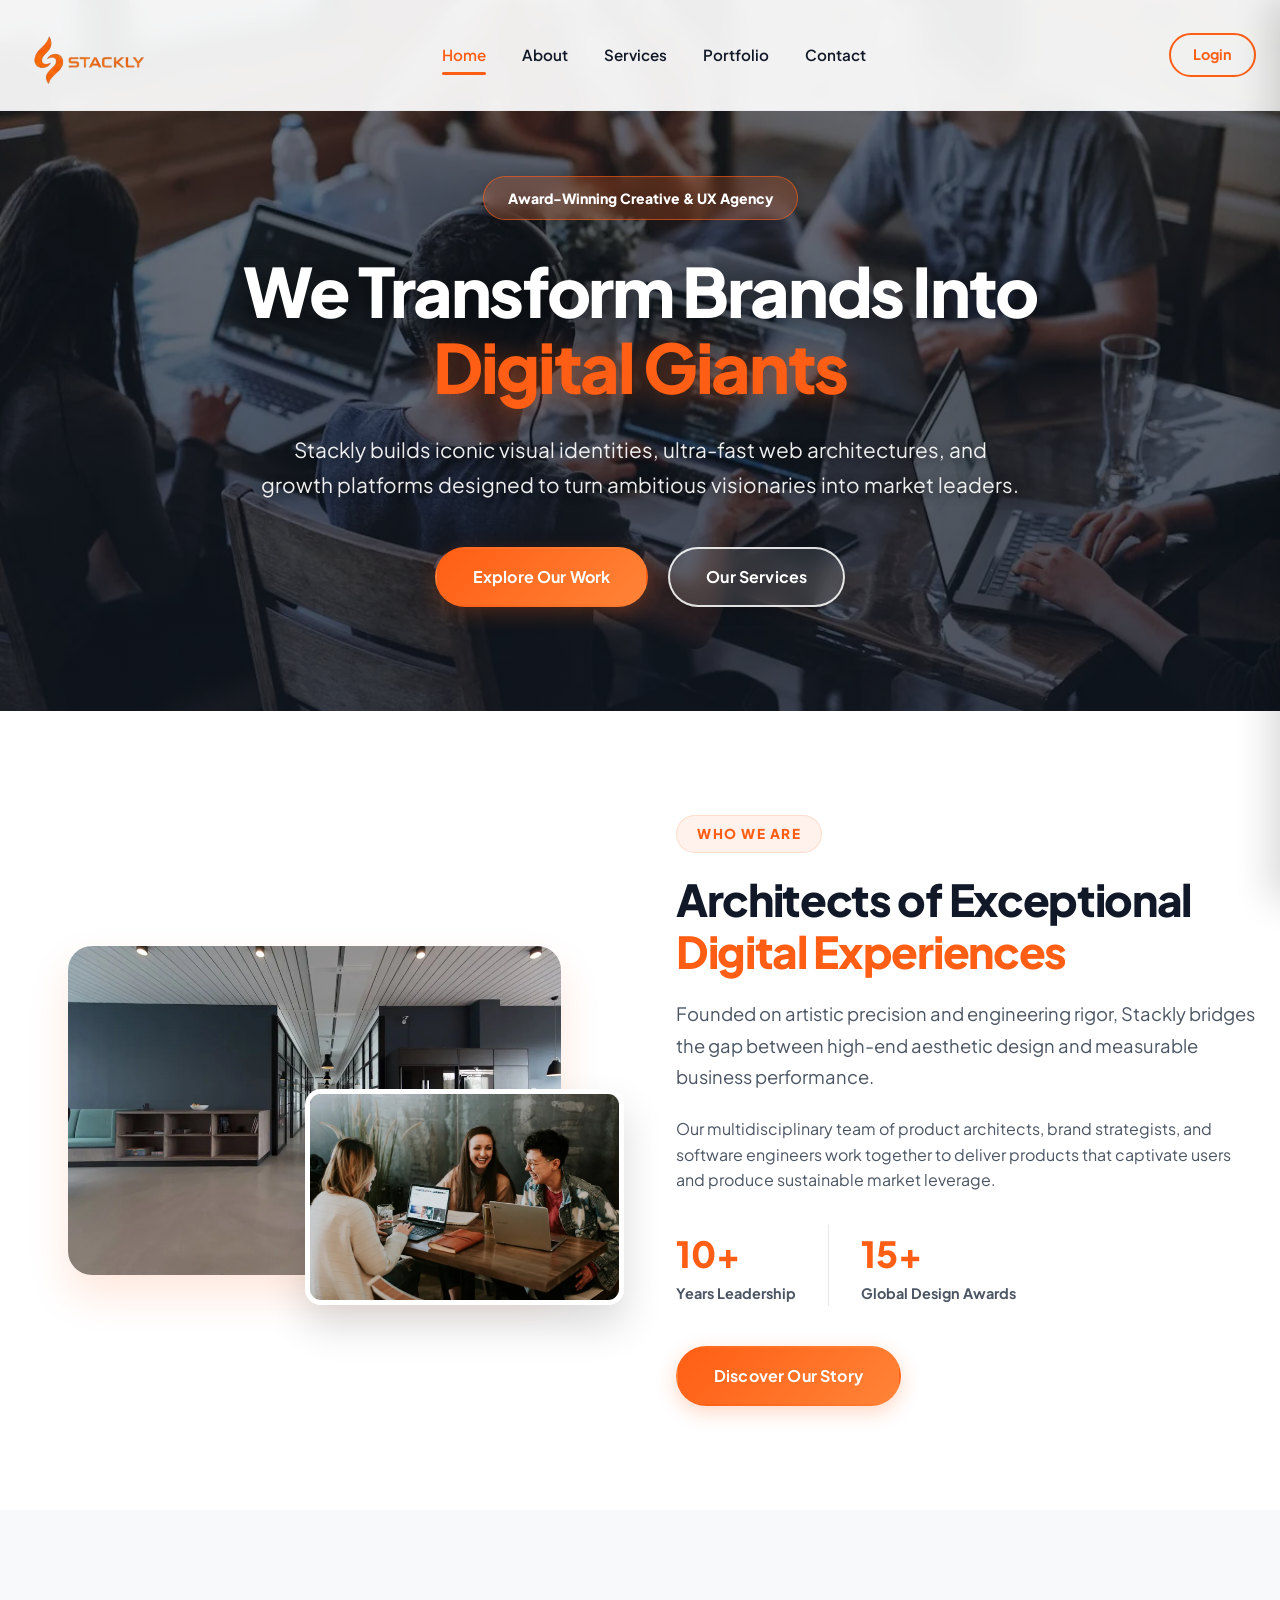
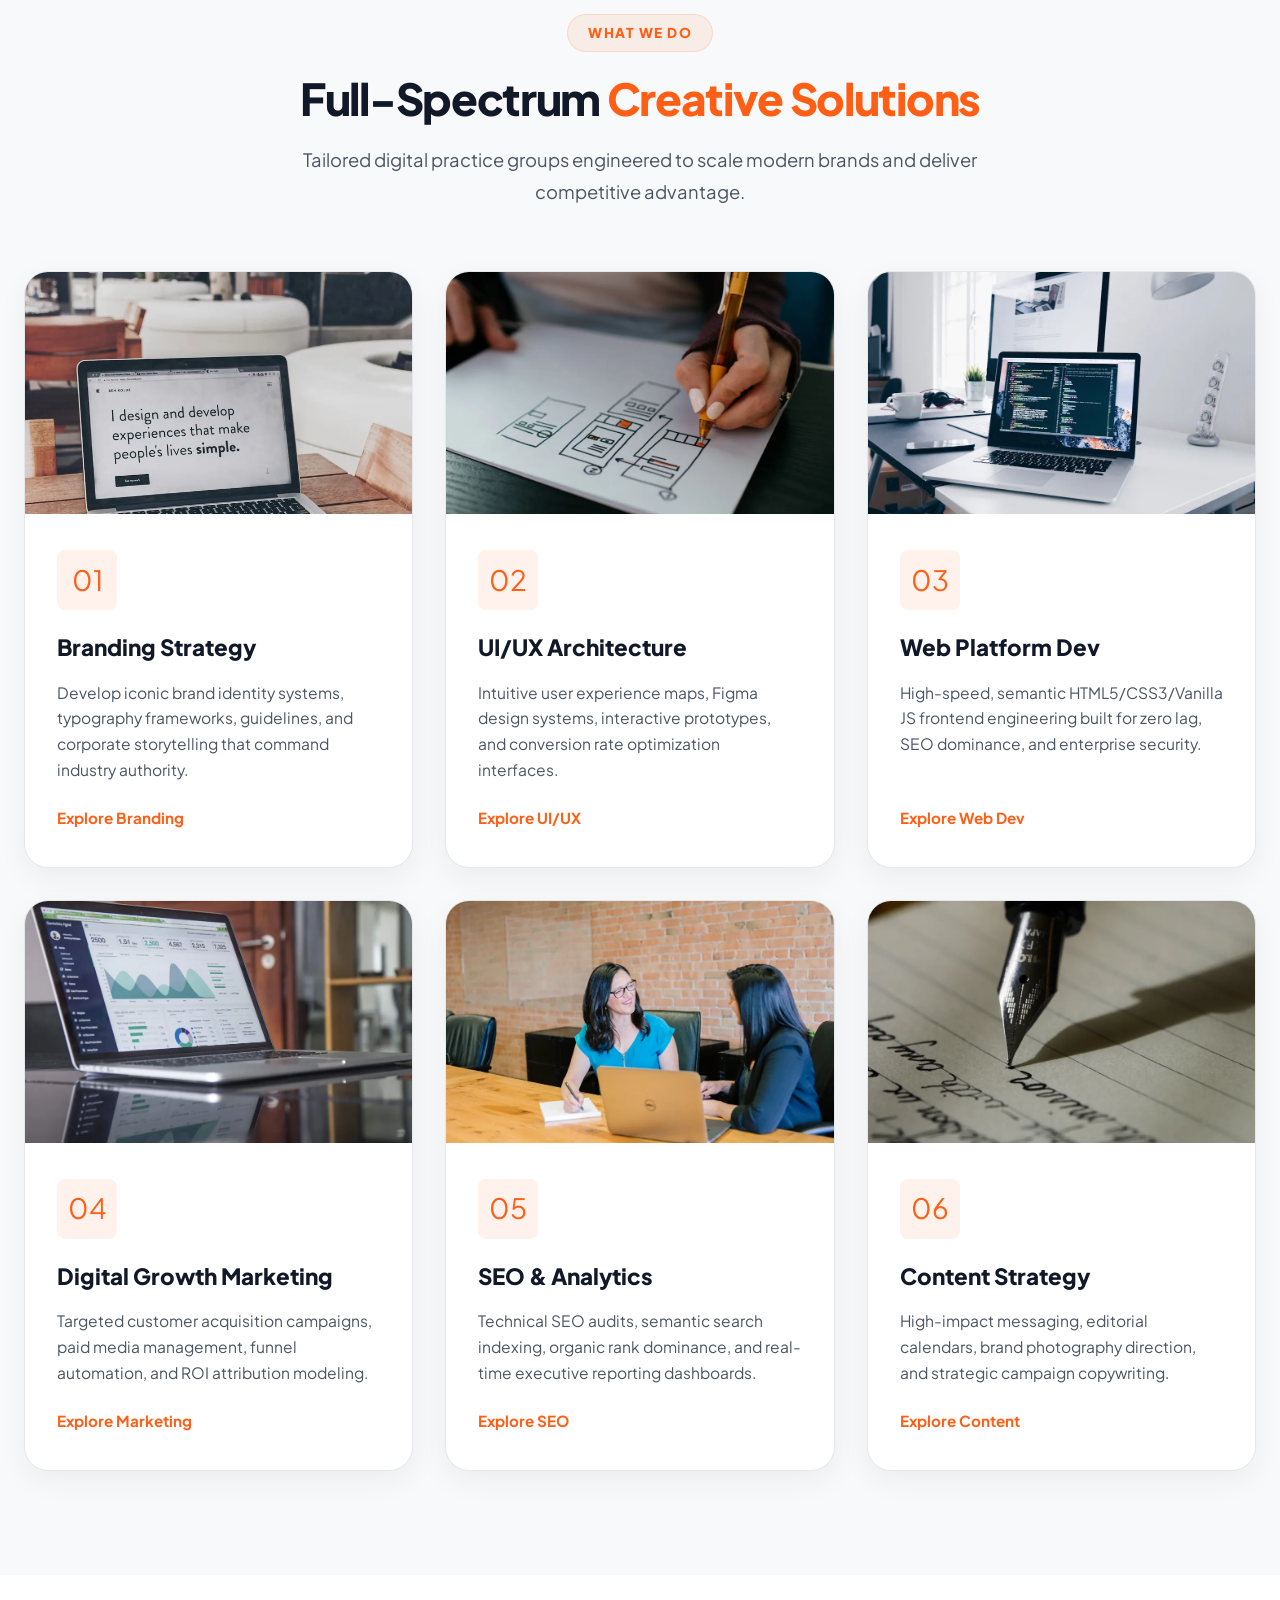
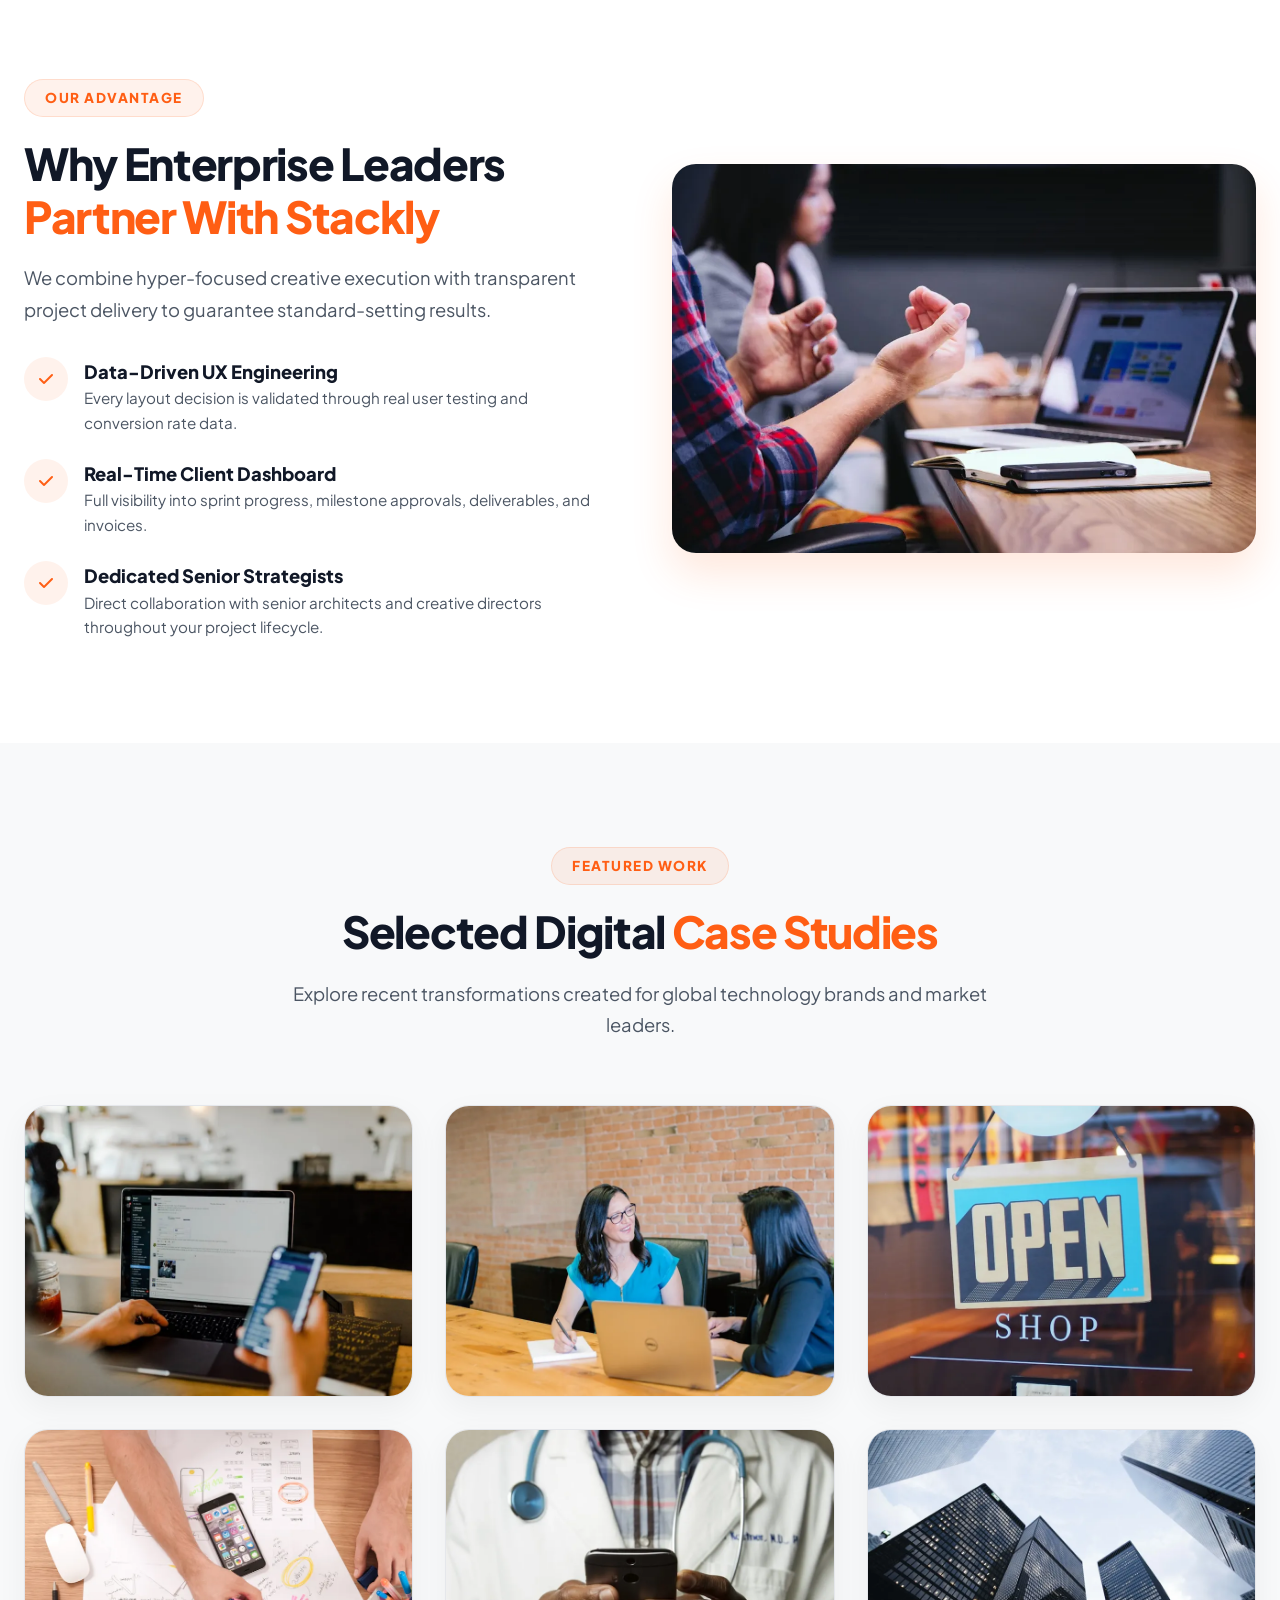
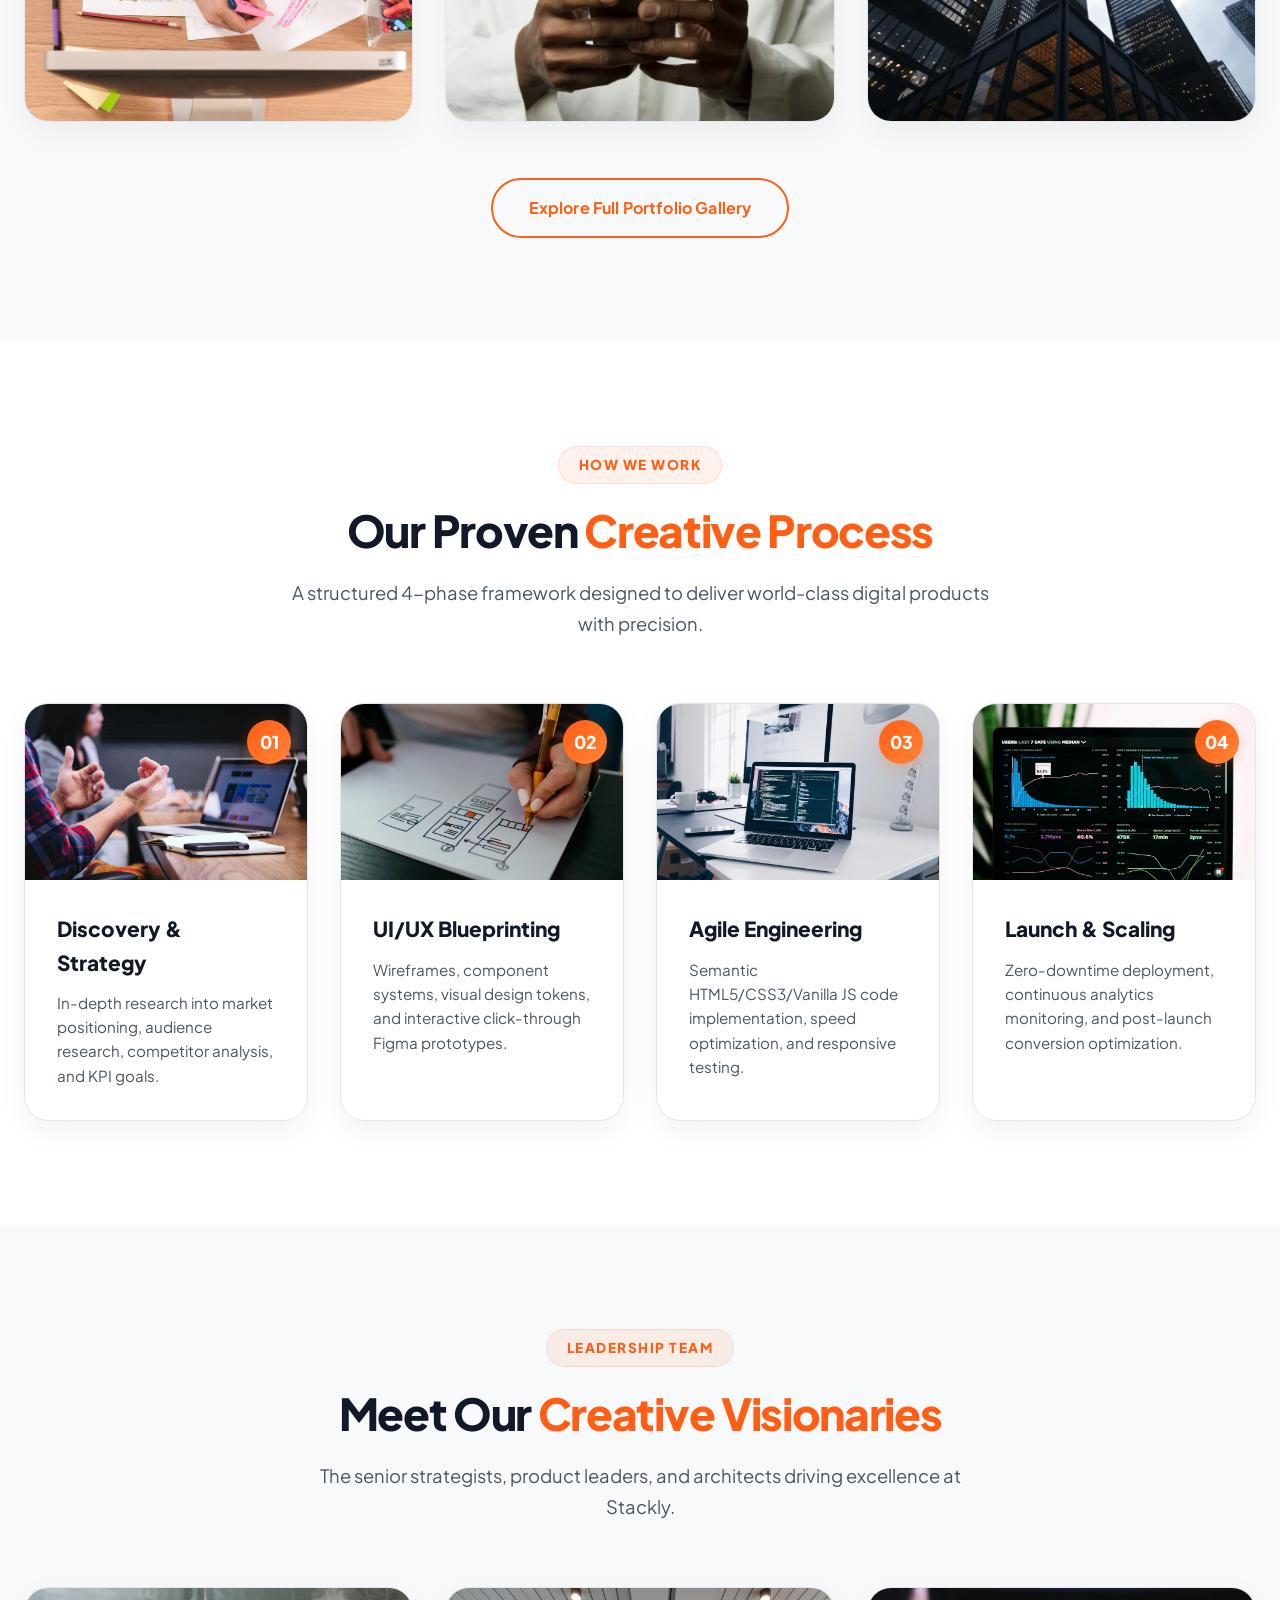
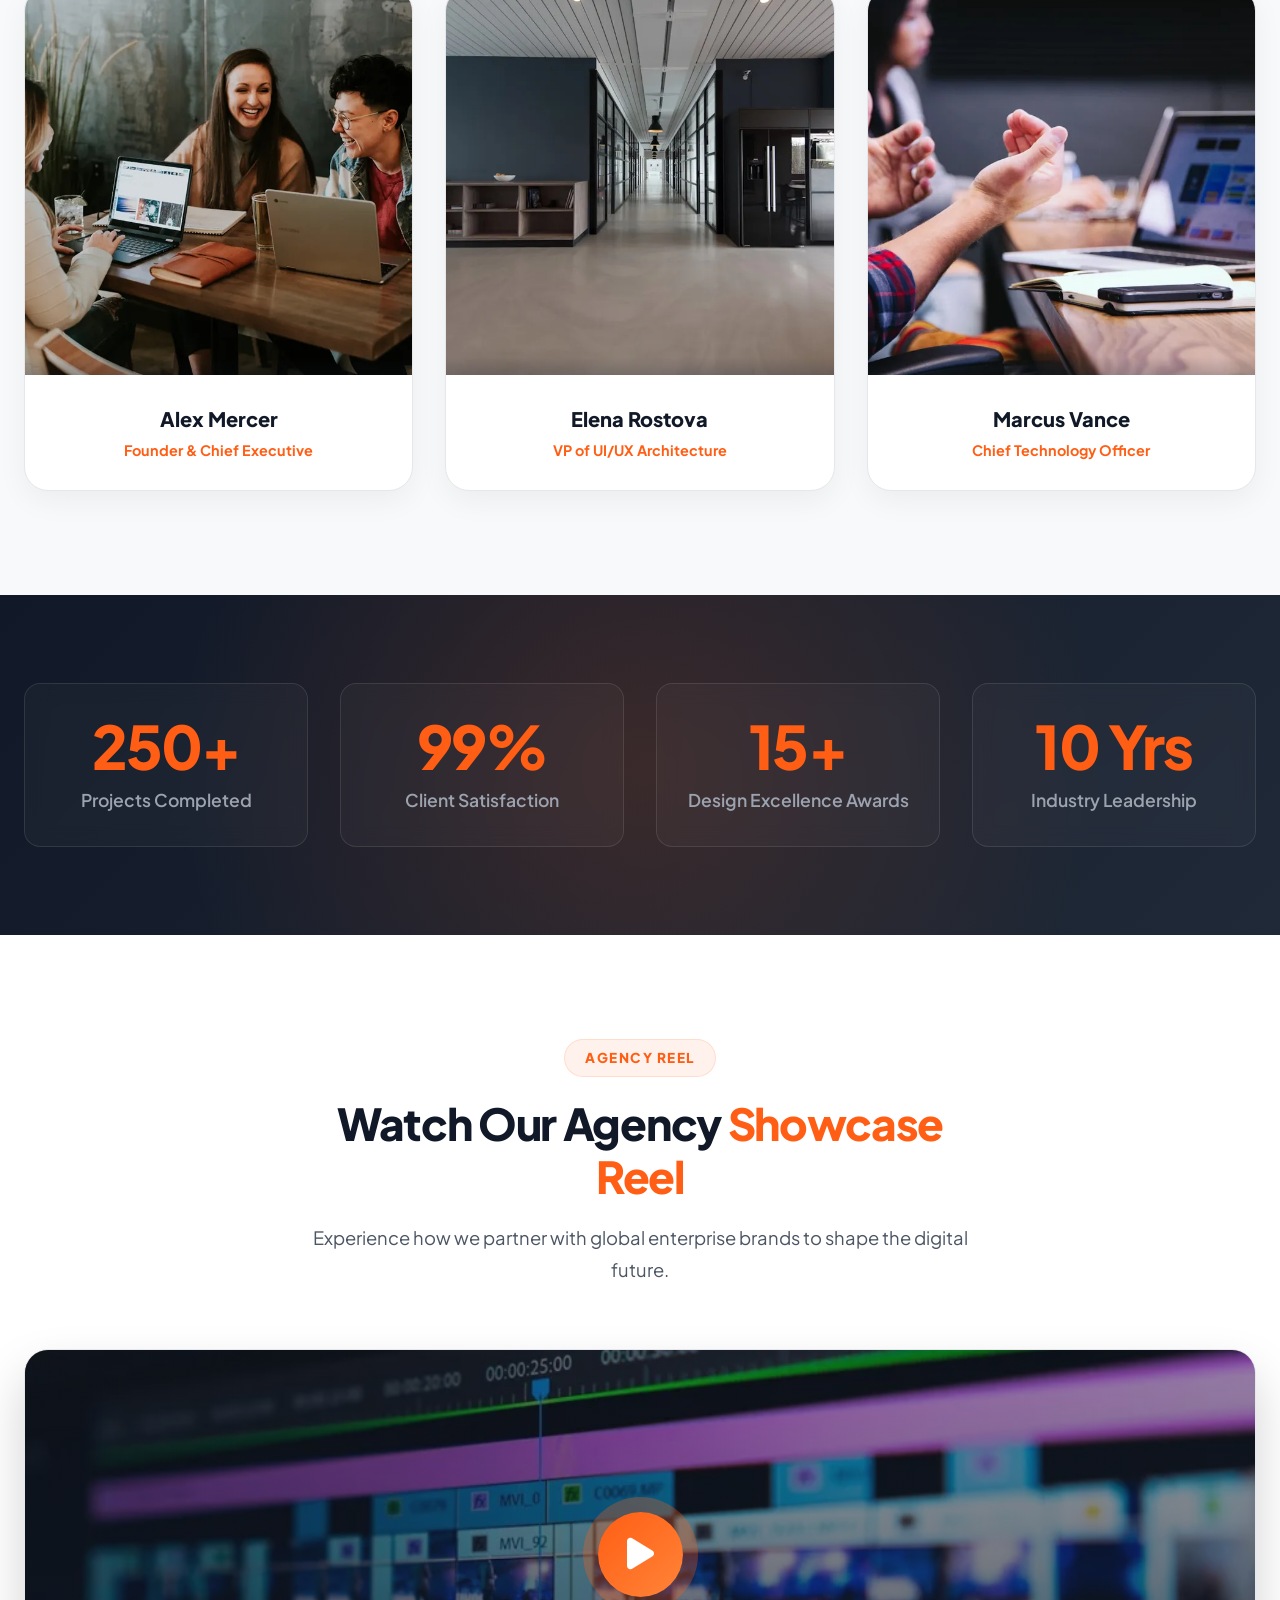
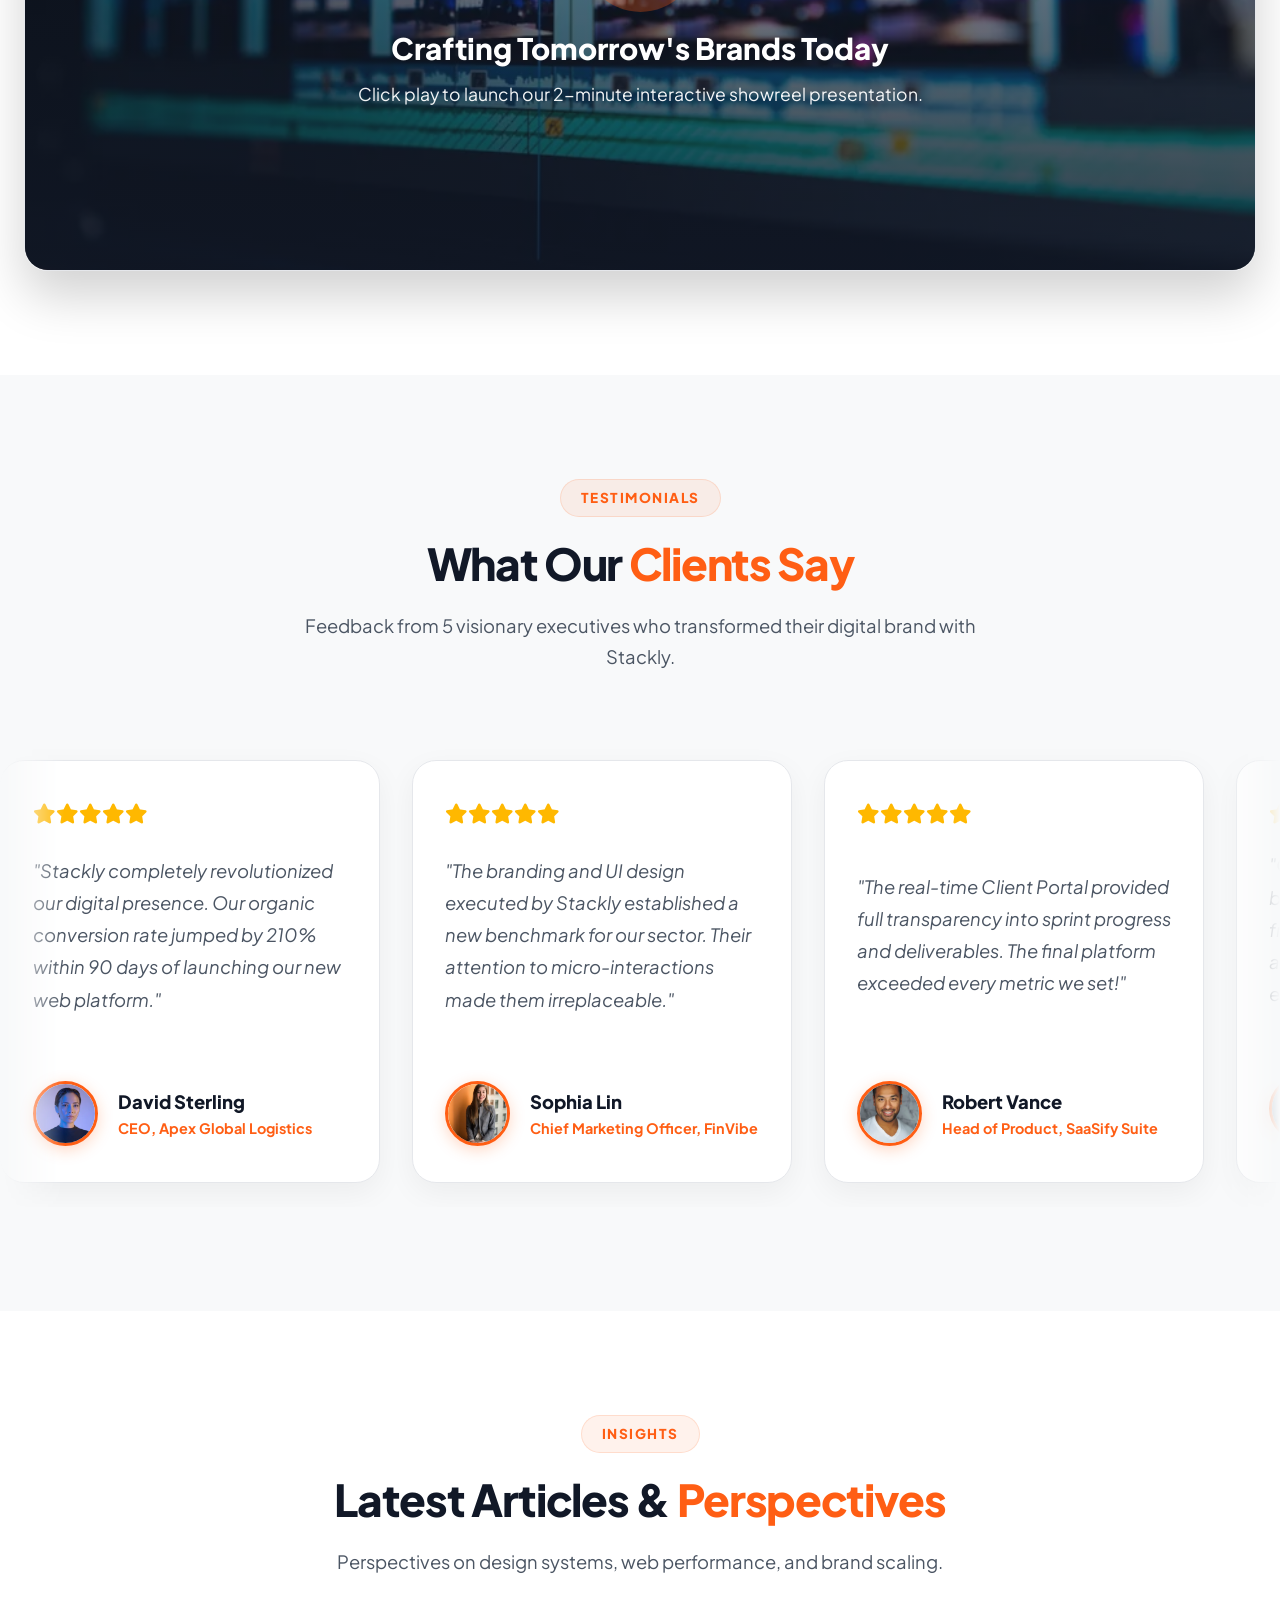
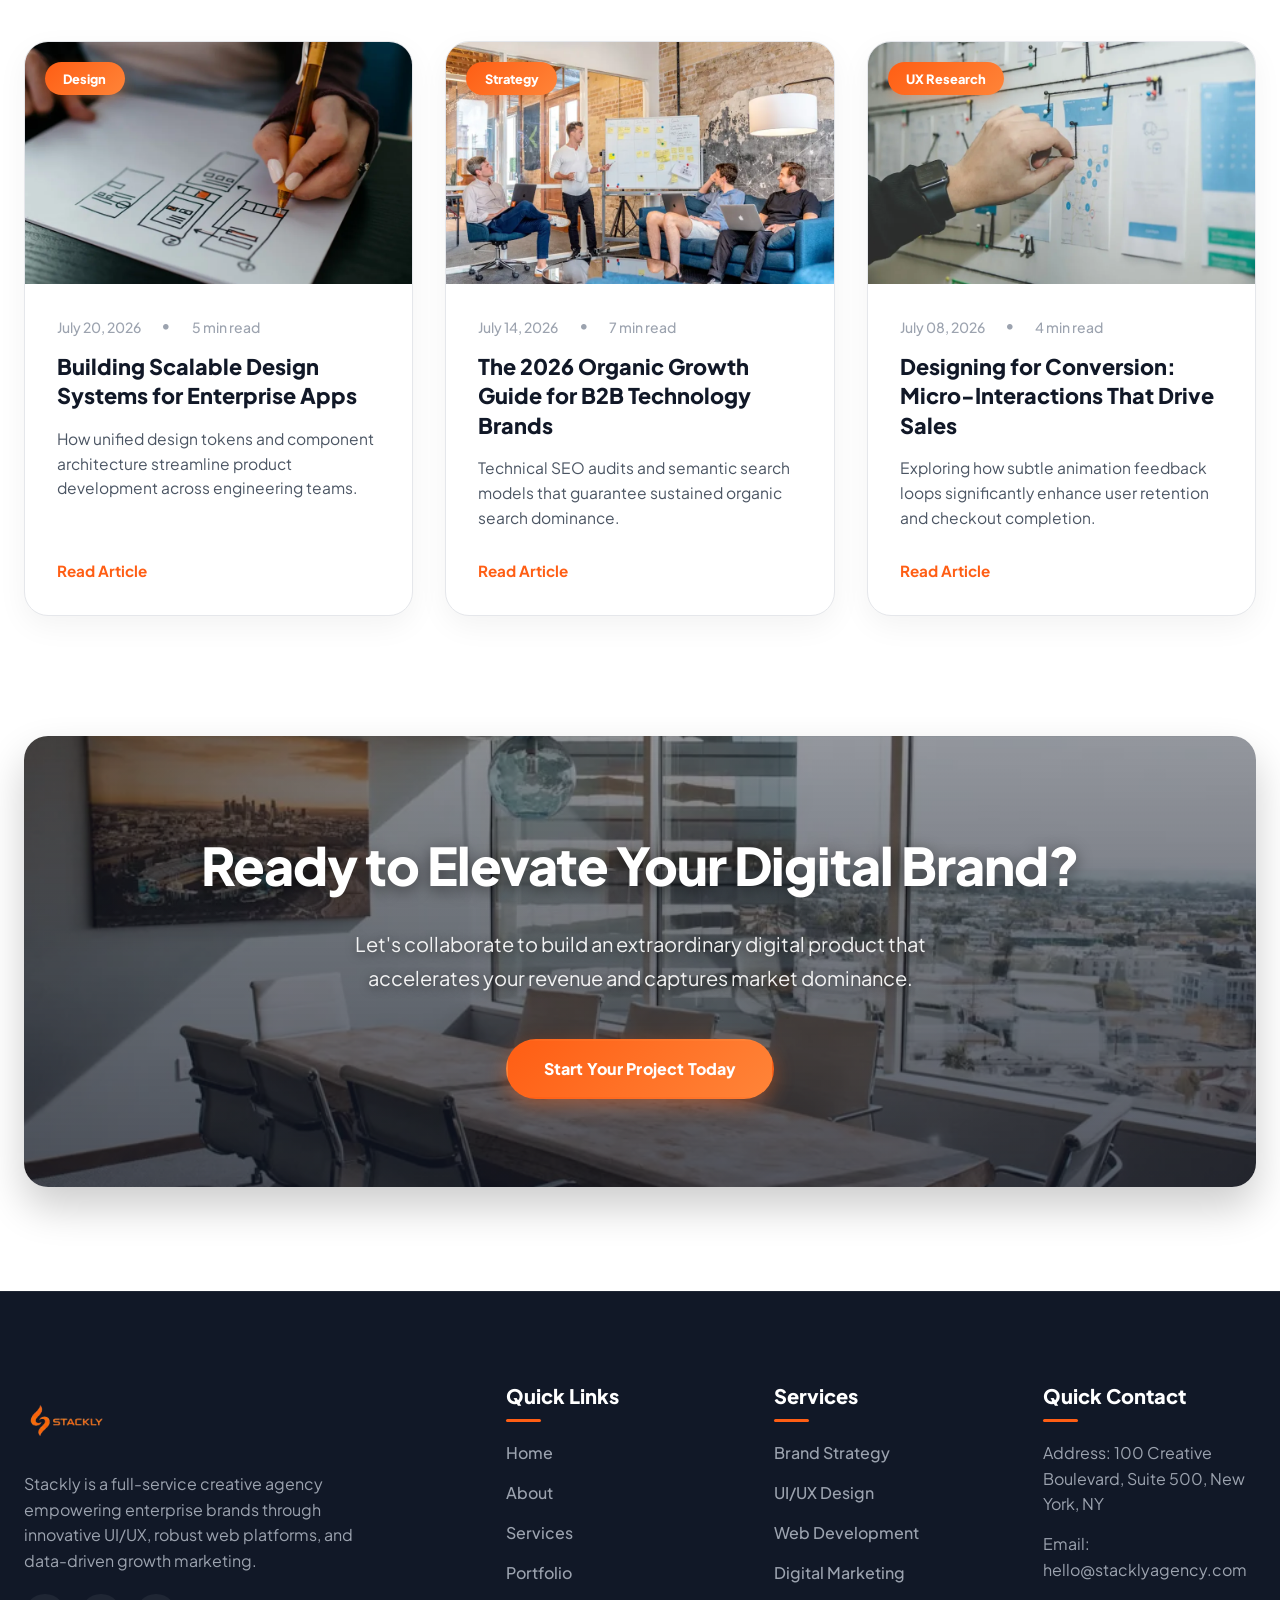
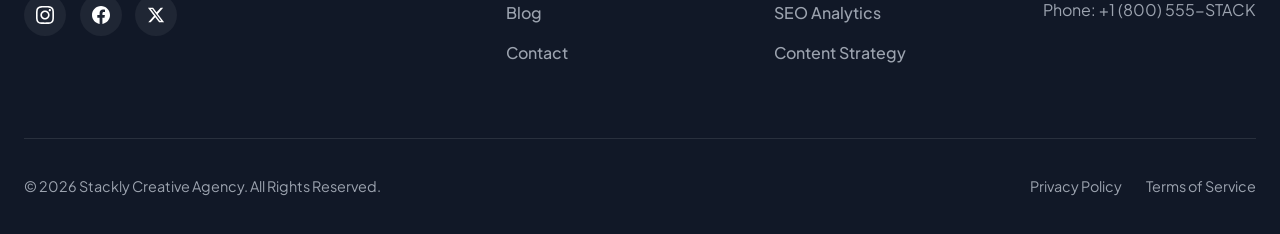
==== commit 201f7313: "Enhance contact form with live validation and error handling; update proposal link to 404 page" ====
--- a/index.html
+++ b/index.html
@@ -735,7 +735,7 @@
   </main>
 
   <button class="scroll-top-btn" aria-label="Scroll to top"><i class="fa-solid fa-arrow-up"></i></button>
-
+  
       <!-- Footer -->
   <footer class="footer">
     <div class="container">
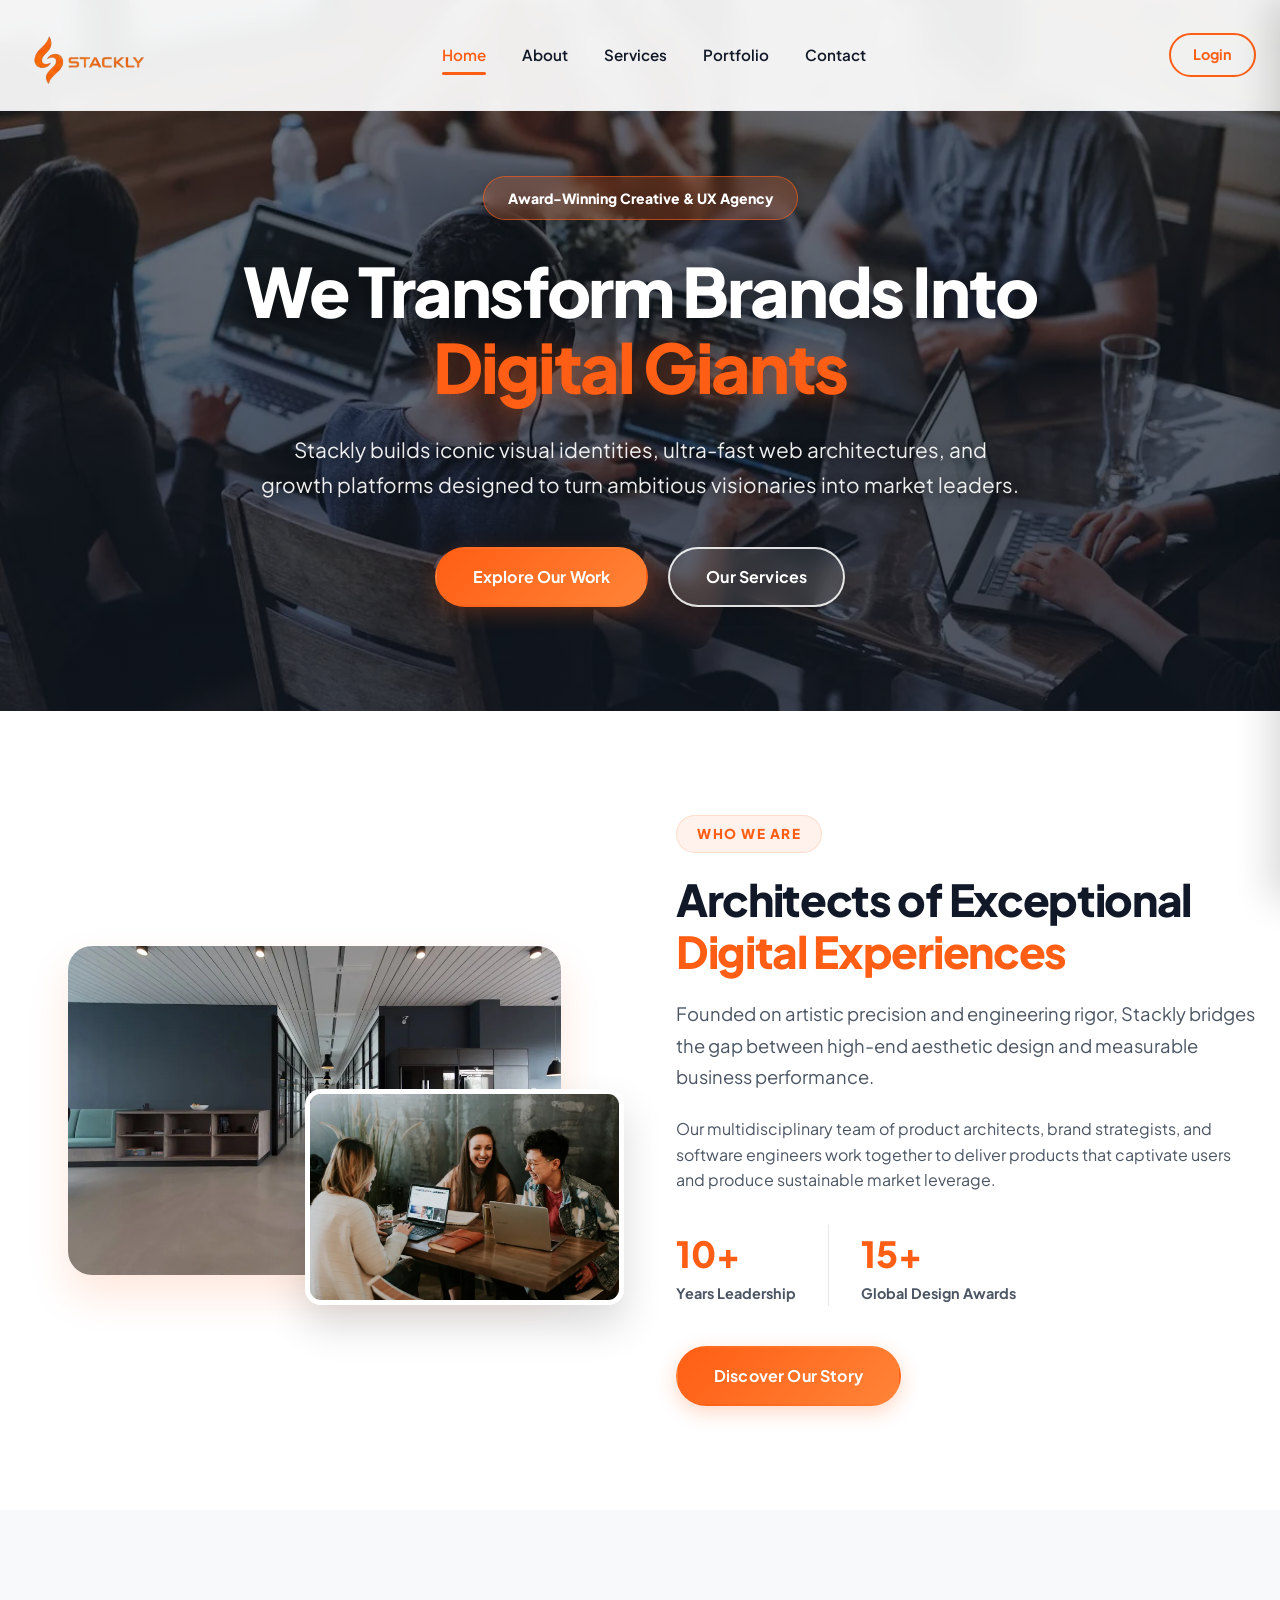
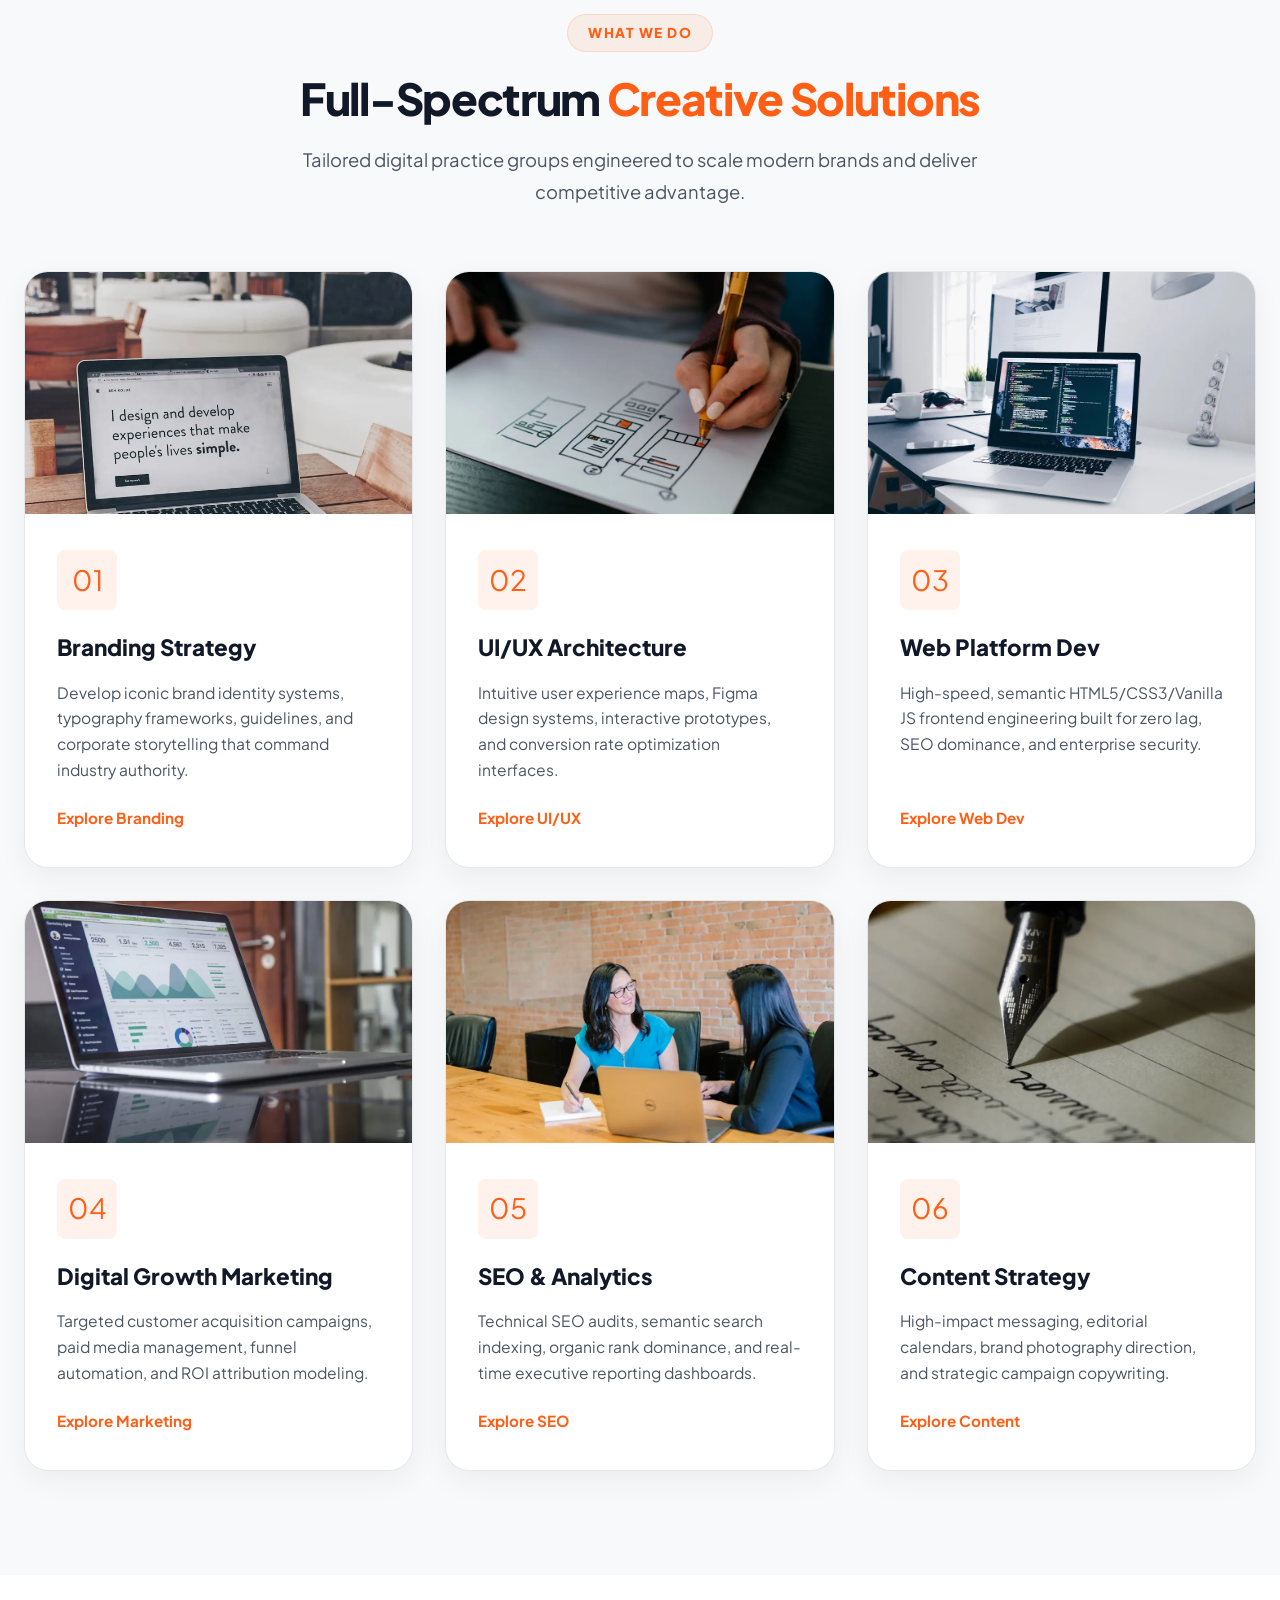
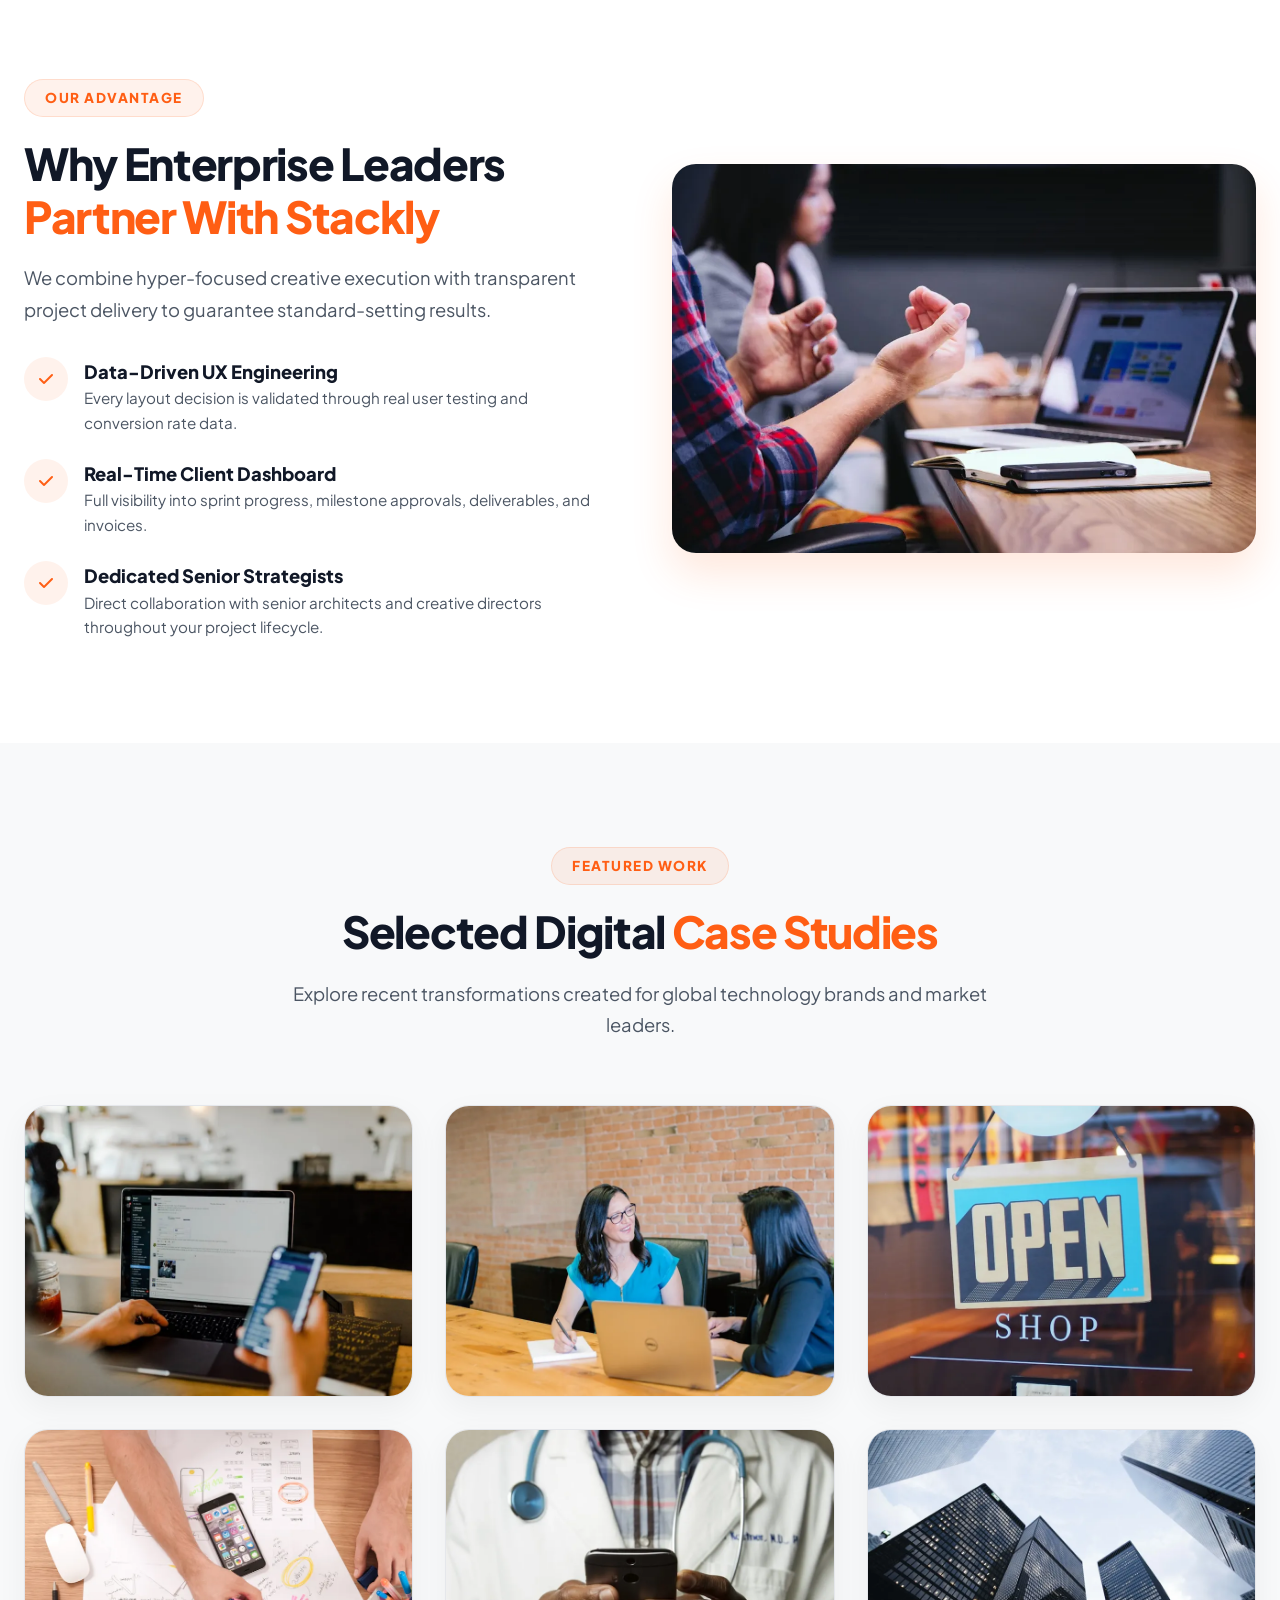
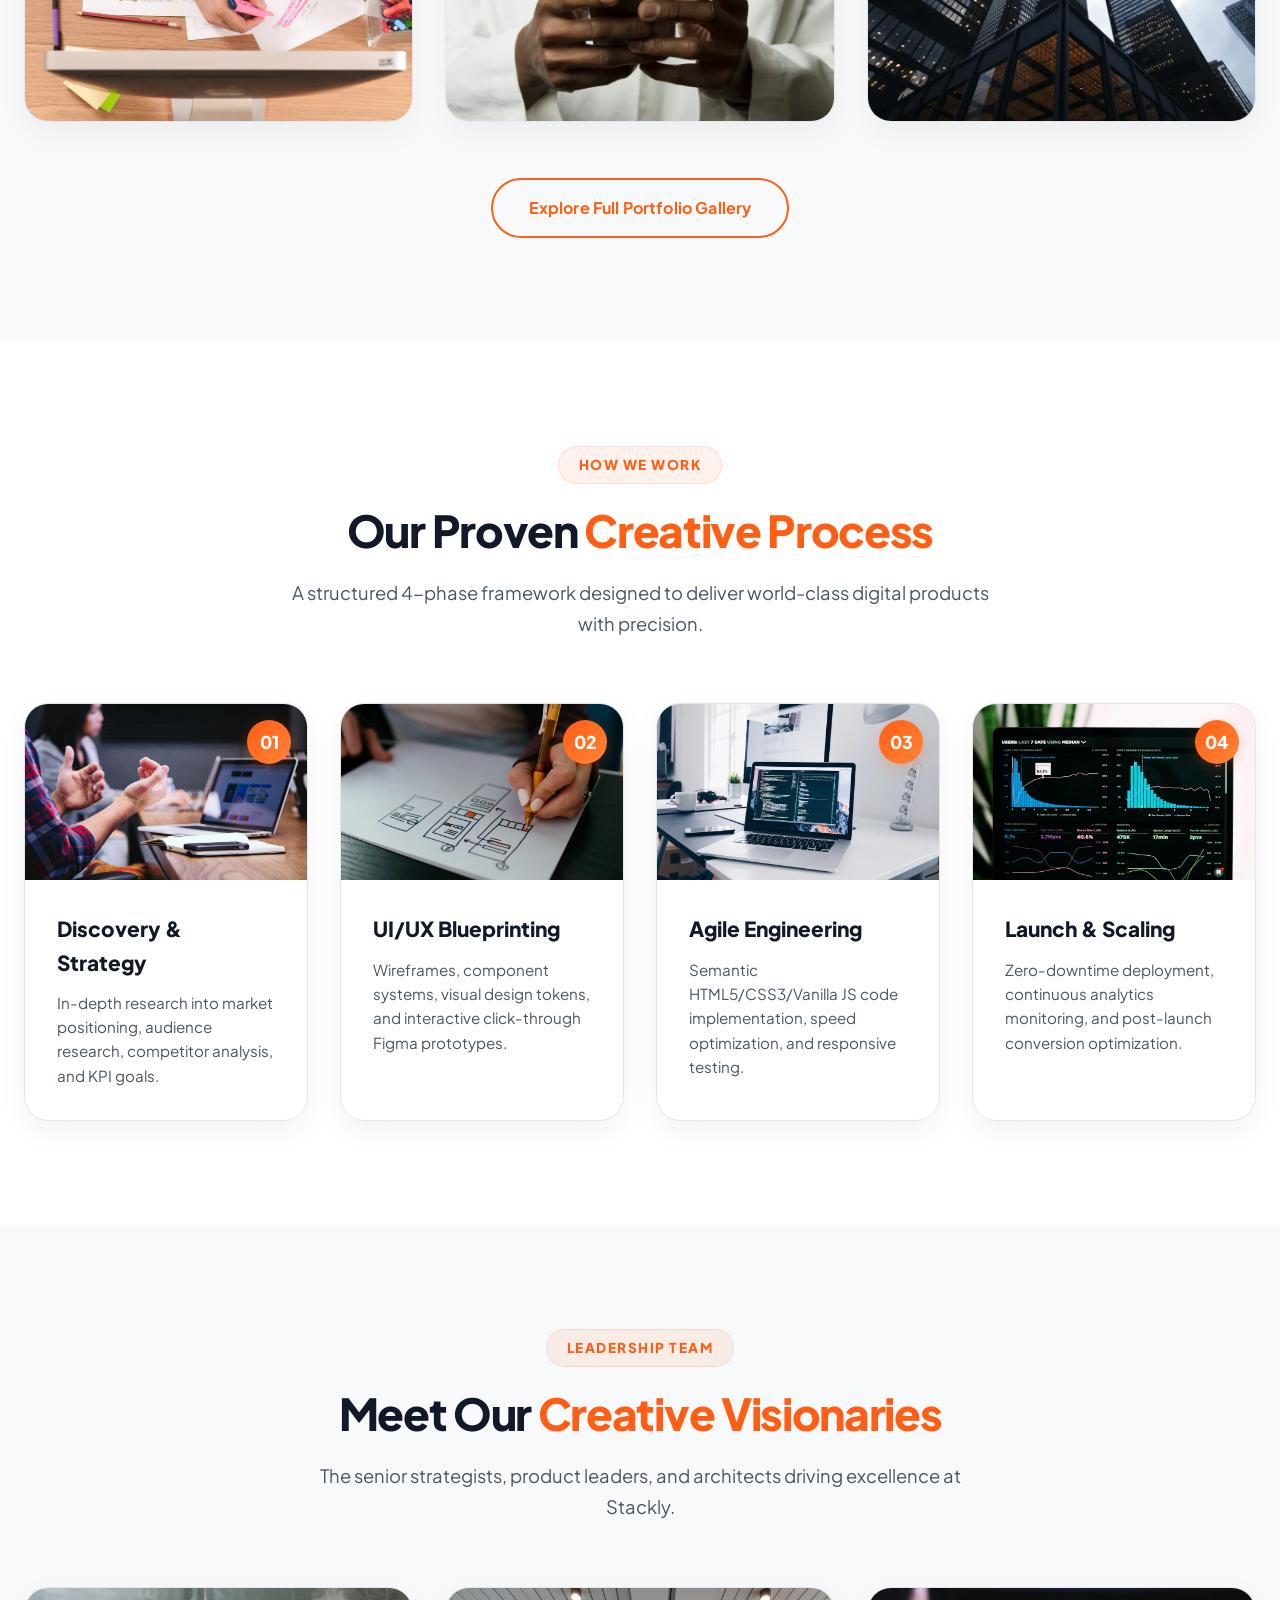
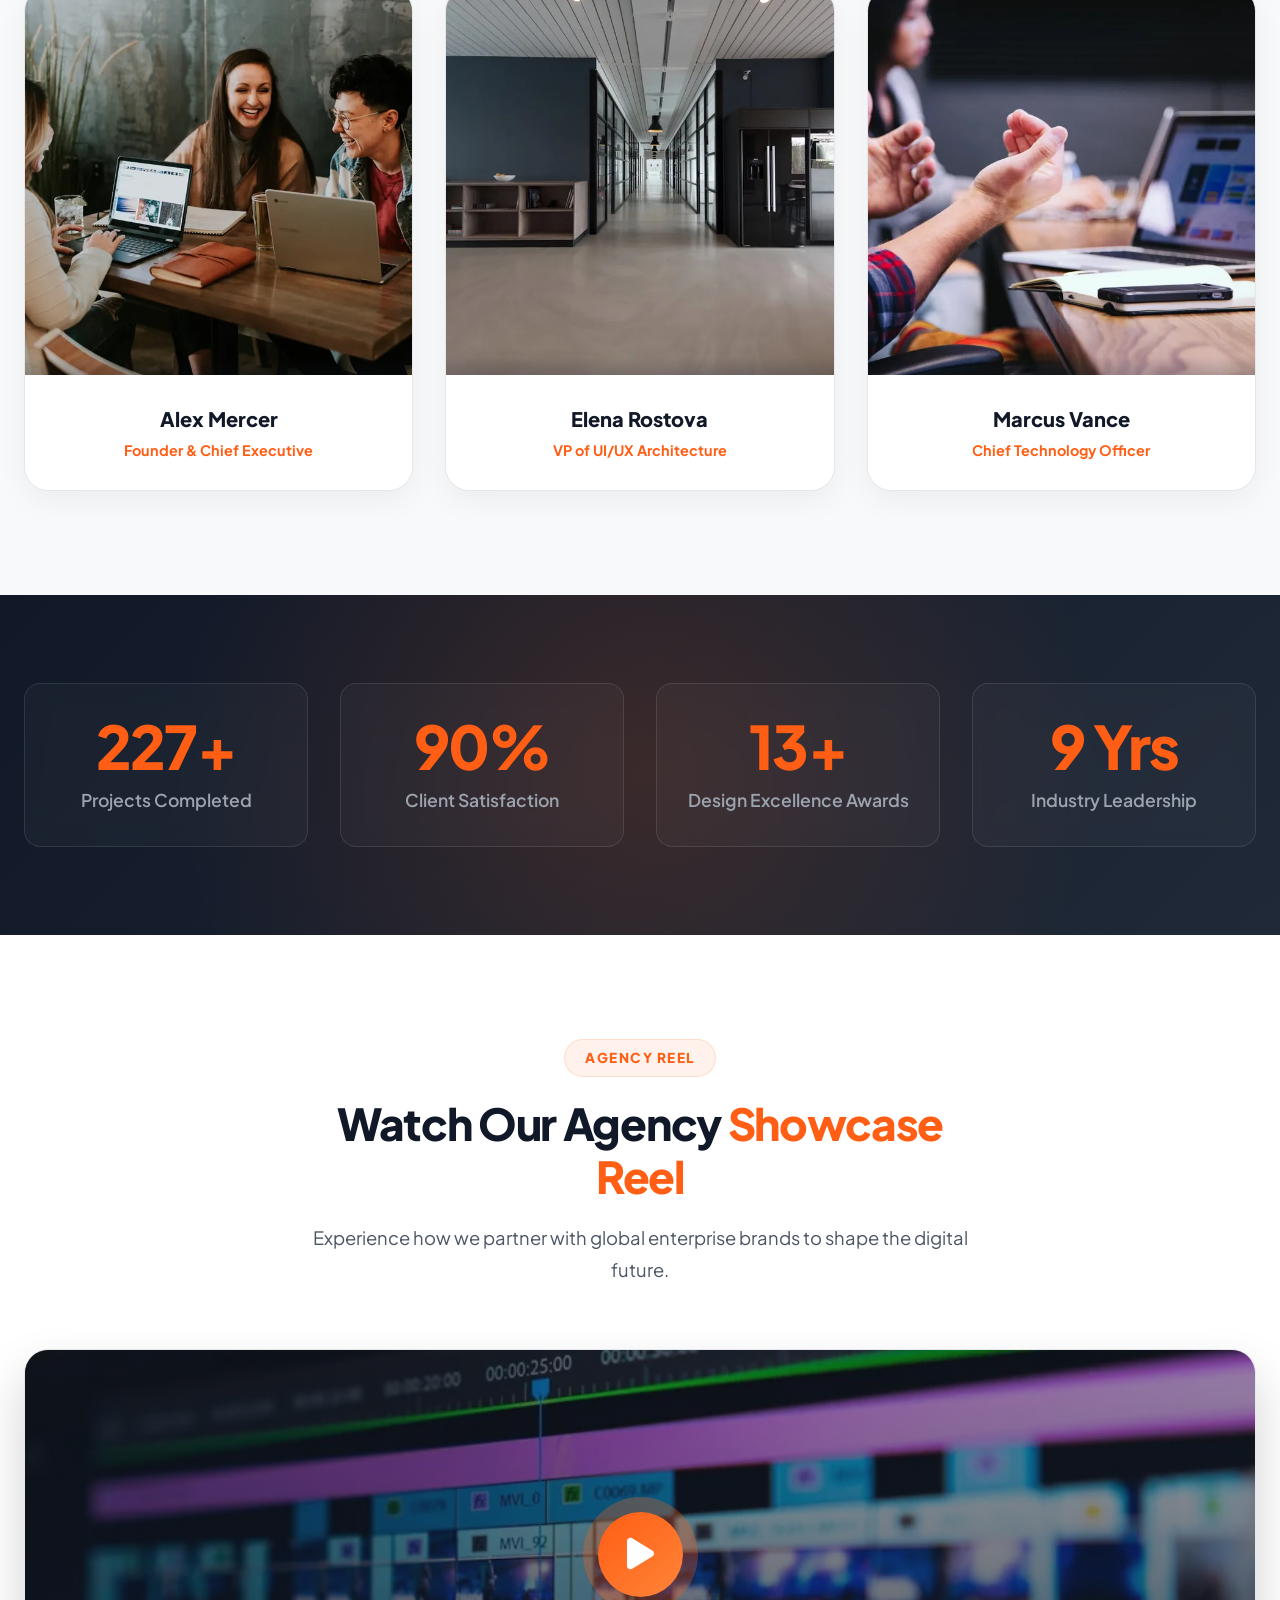
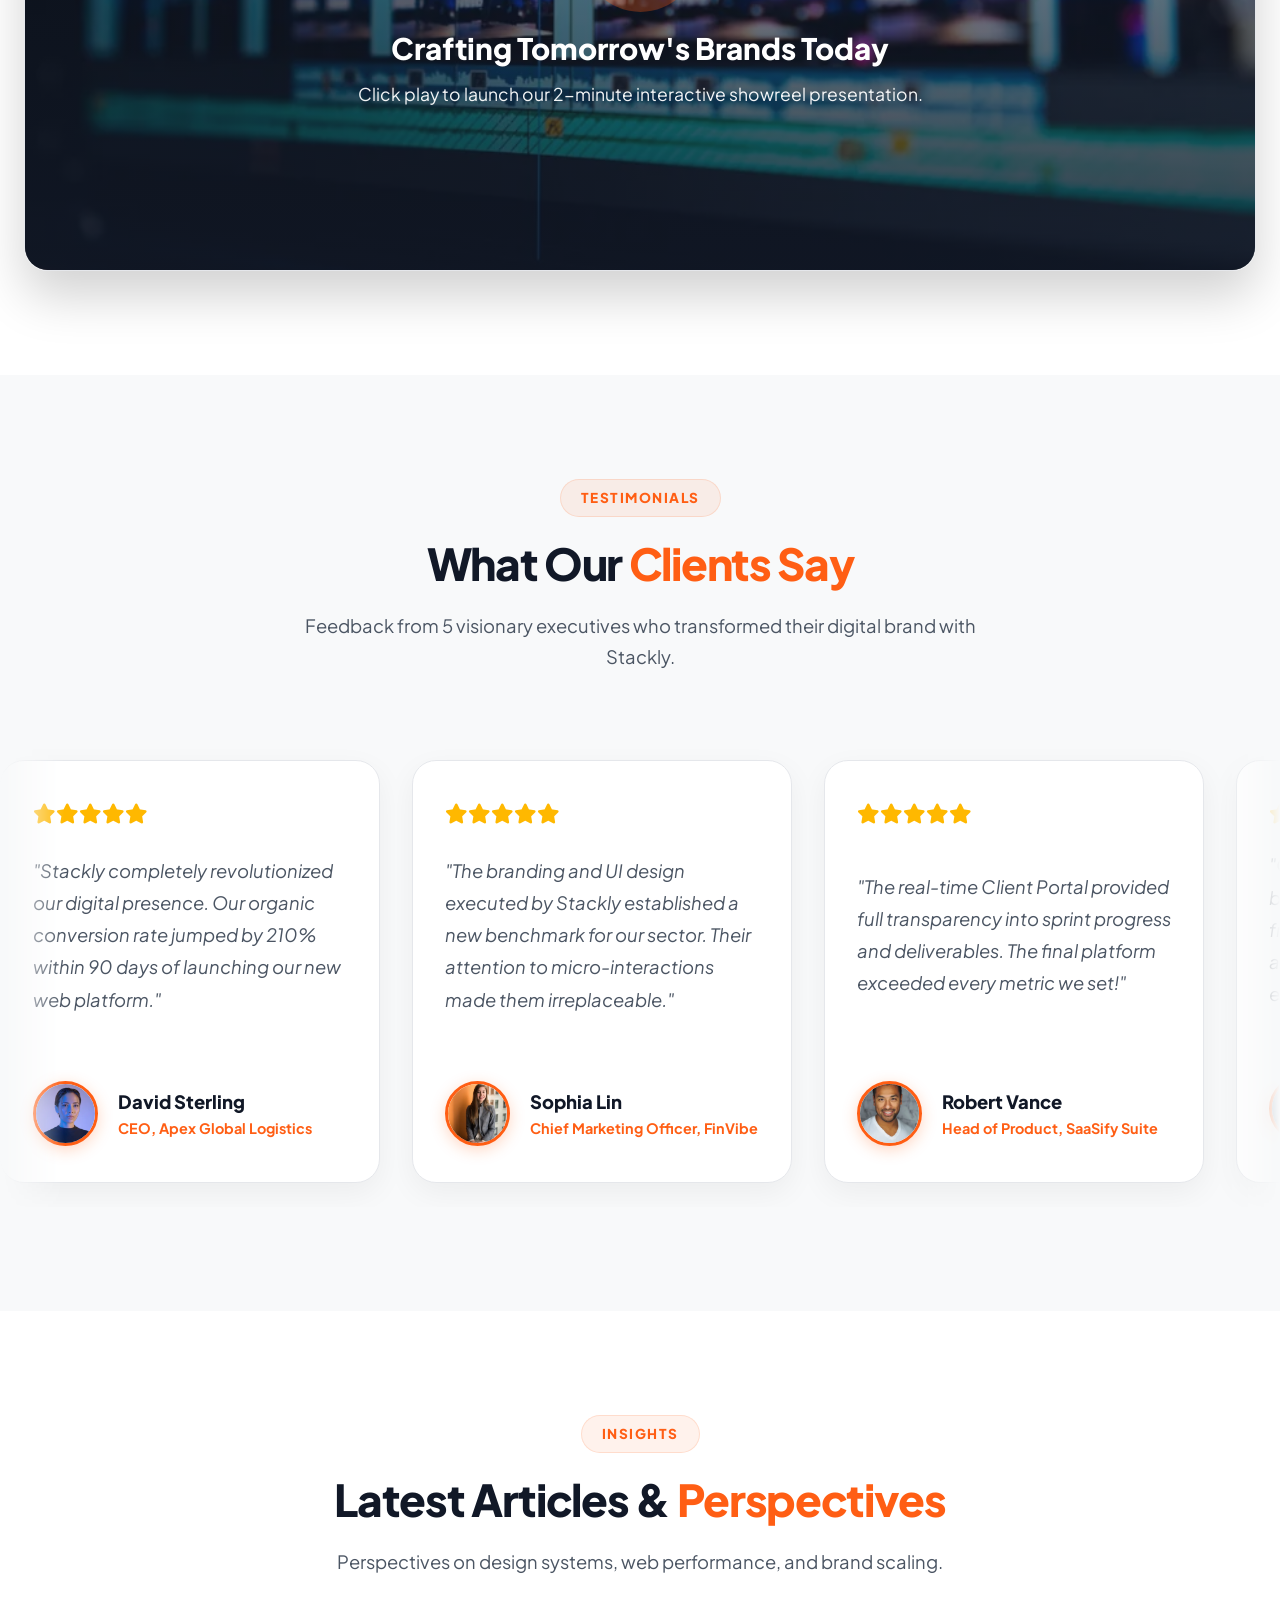
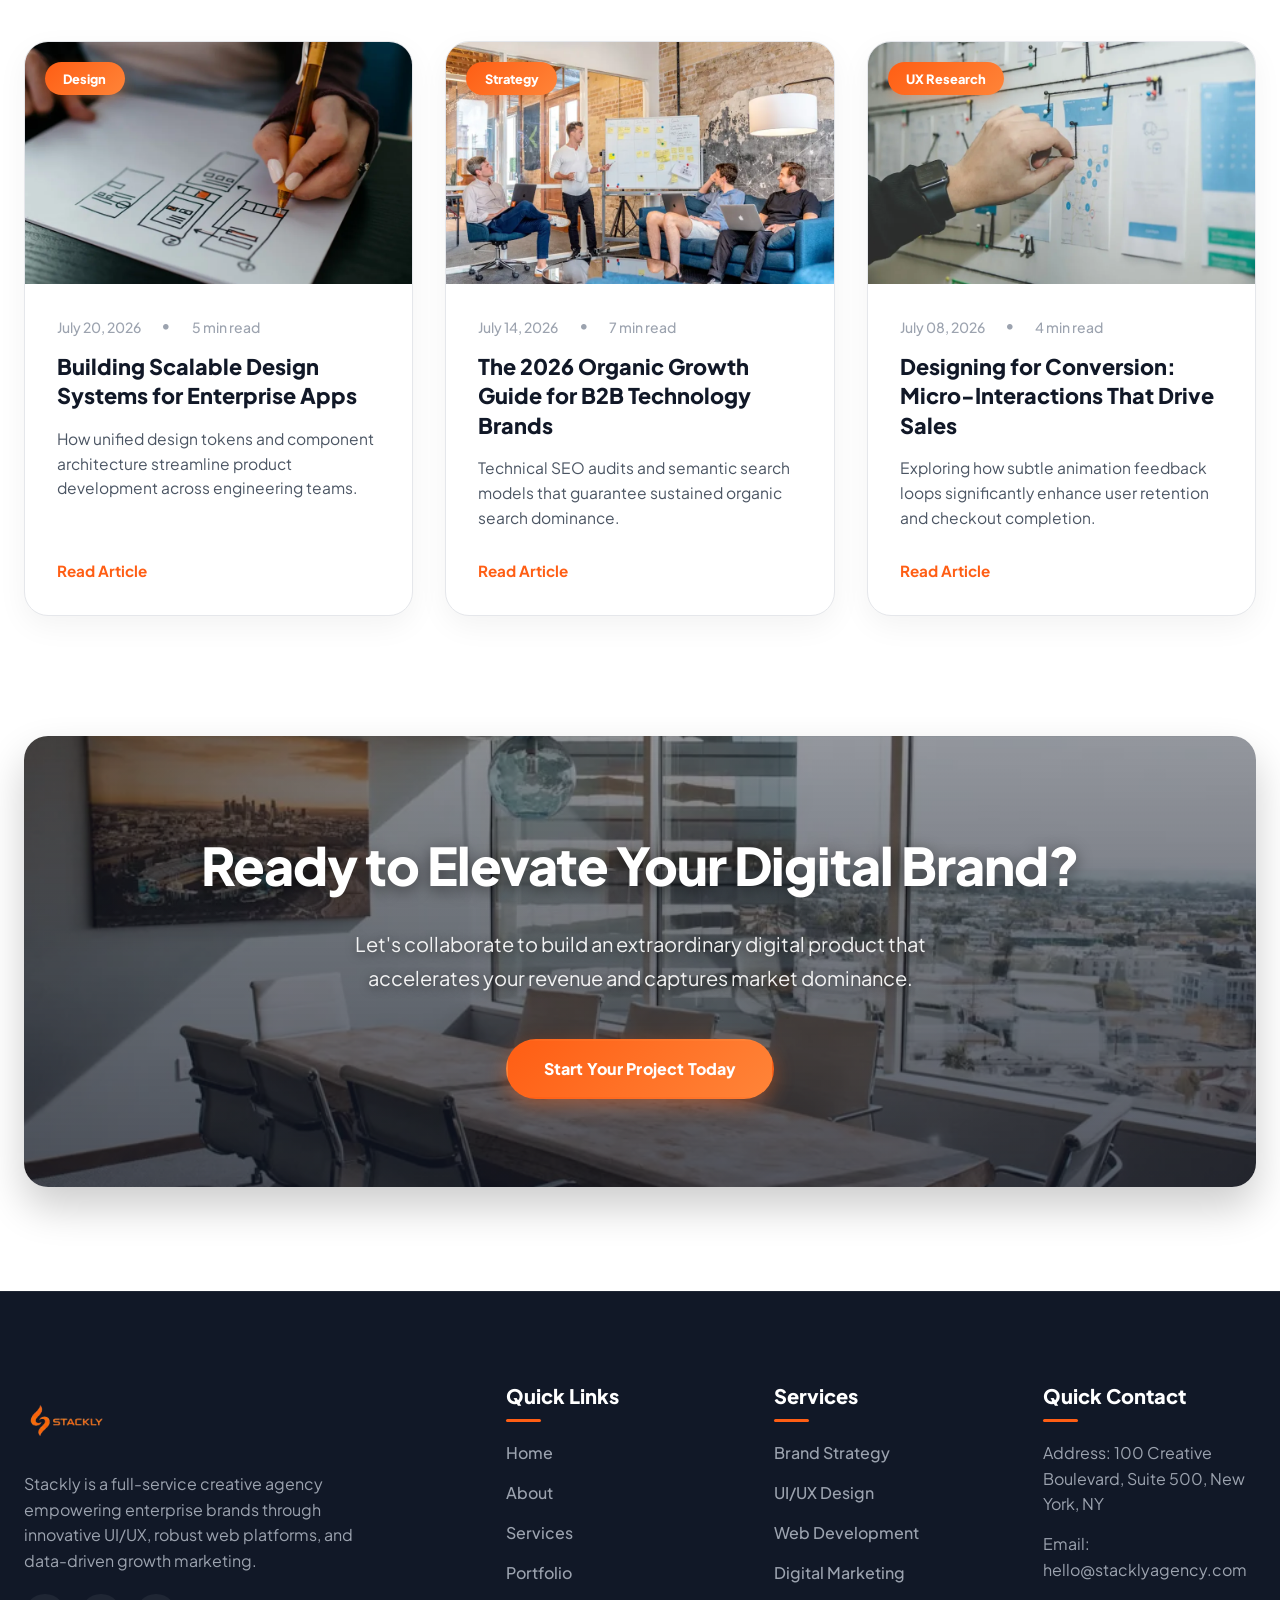
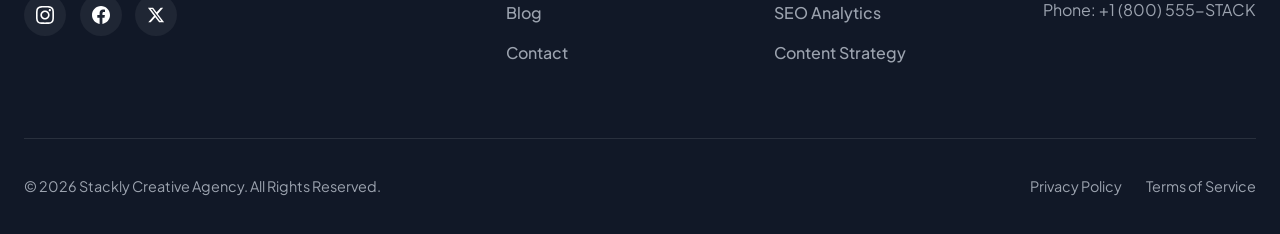
==== commit c743bf9c: "Update links to 404 page; enhance subscription form with validation and error handling" ====
--- a/index.html
+++ b/index.html
@@ -504,7 +504,7 @@
         <div class="video-banner">
           <img src="assets/images/video-presentation.webp" alt="Stackly Video Presentation">
           <div class="video-overlay">
-            <div class="play-btn"><i class="fa-solid fa-play"></i></div>
+            <a href="404.html" style="display: inline-block; text-decoration: none;"><div class="play-btn"><i class="fa-solid fa-play"></i></div></a>
             <h3 class="video-overlay-title">Crafting Tomorrow's Brands Today</h3>
             <p class="video-overlay-desc">Click play to launch our 2-minute interactive showreel presentation.</p>
           </div>
@@ -512,19 +512,6 @@
       </div>
     </section>
 
-    <!-- Video Modal Container -->
-    <div id="videoModal" class="modal-backdrop">
-      <div class="modal-content">
-        <span class="close-modal">&times;</span>
-        <div style="padding: 3.5rem 2.5rem; text-align: center; color: white;">
-          <h3 style="font-size: 2.25rem; color: var(--primary); margin-bottom: 1rem; font-weight: 800;">Stackly Agency Showreel 2026</h3>
-          <p style="color: #9CA3AF; margin-bottom: 2rem;">Interactive Pure HTML5 Video Stream Container</p>
-          <div style="aspect-ratio: 16/9; background: #111827; border-radius: var(--radius-md); display: flex; align-items: center; justify-content: center; border: 1px solid var(--primary);">
-            <p style="font-size: 1.35rem; font-weight: 700;">[ HD Presentation Playing - Stackly Showreel ]</p>
-          </div>
-        </div>
-      </div>
-    </div>
 
     <!-- Client Testimonials Section - 5 Persons Reviews Running Continuously Horizontally -->
     <section class="section section-alt">
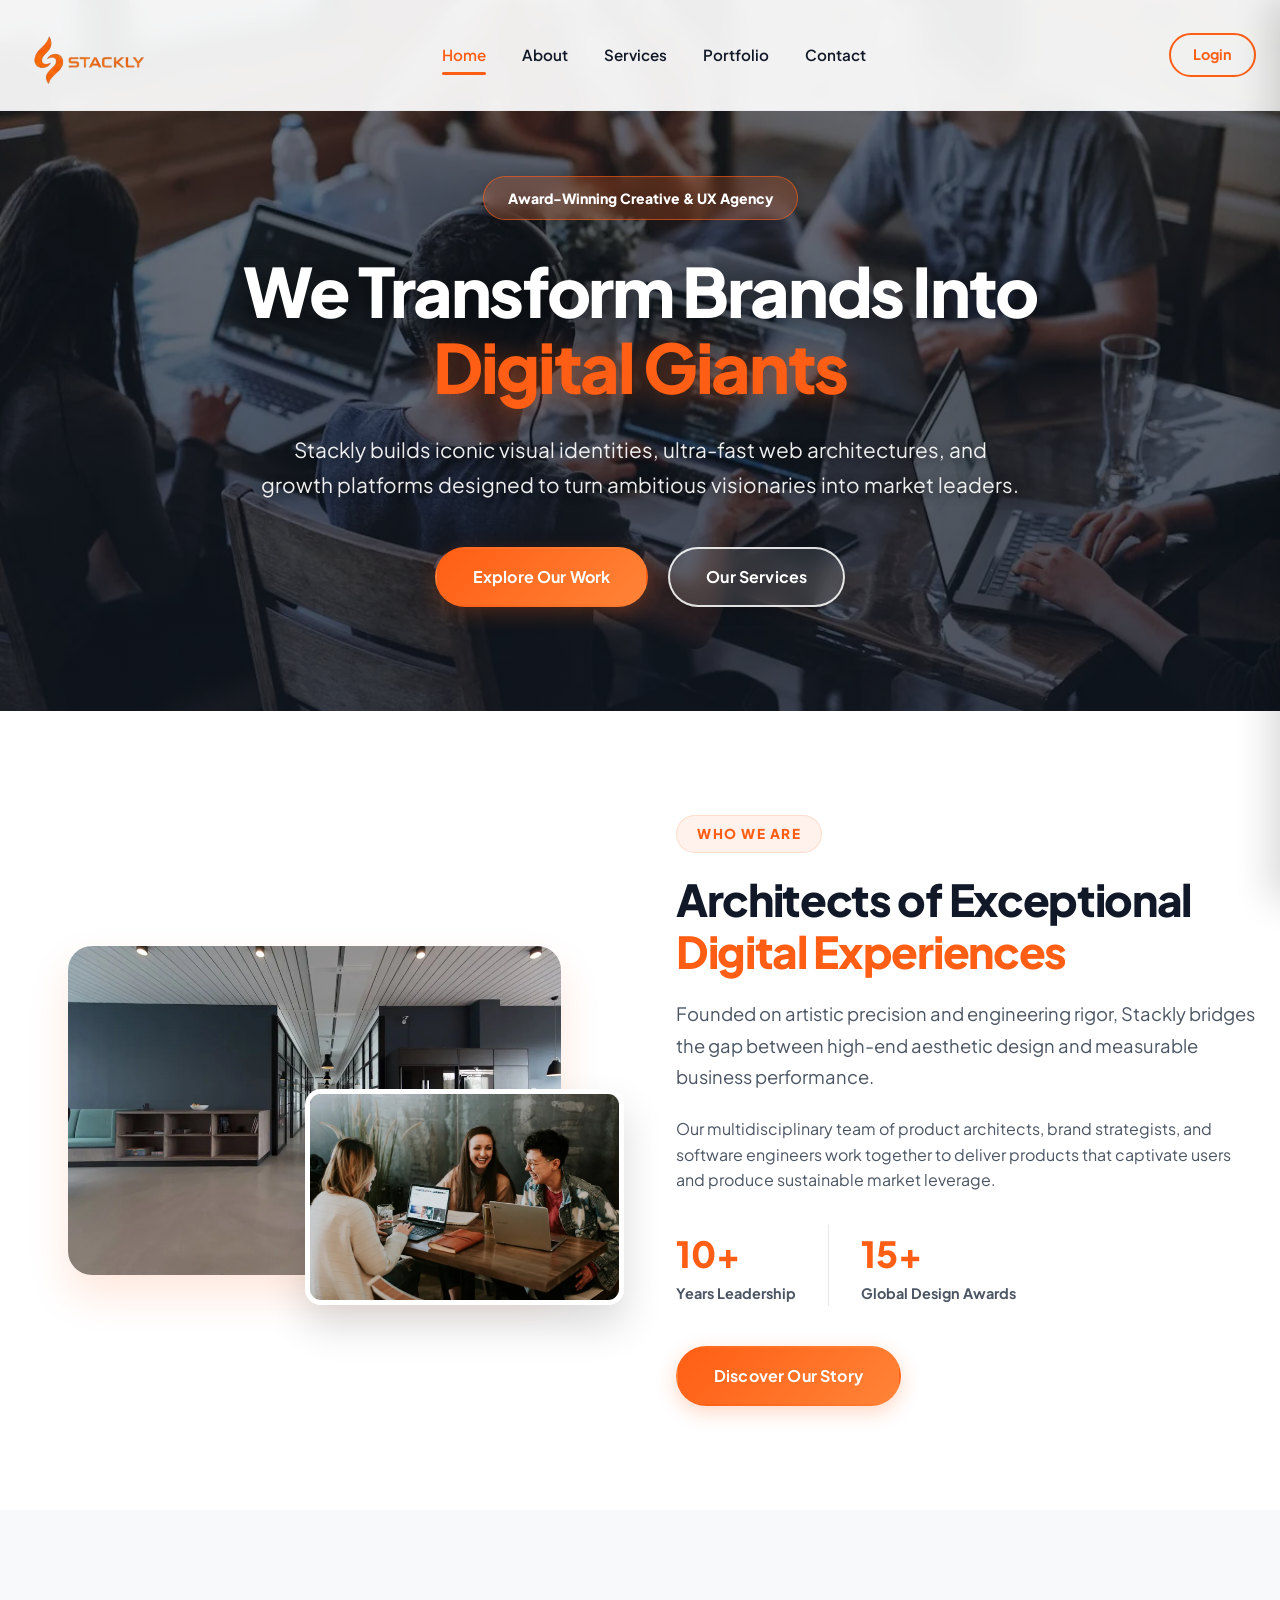
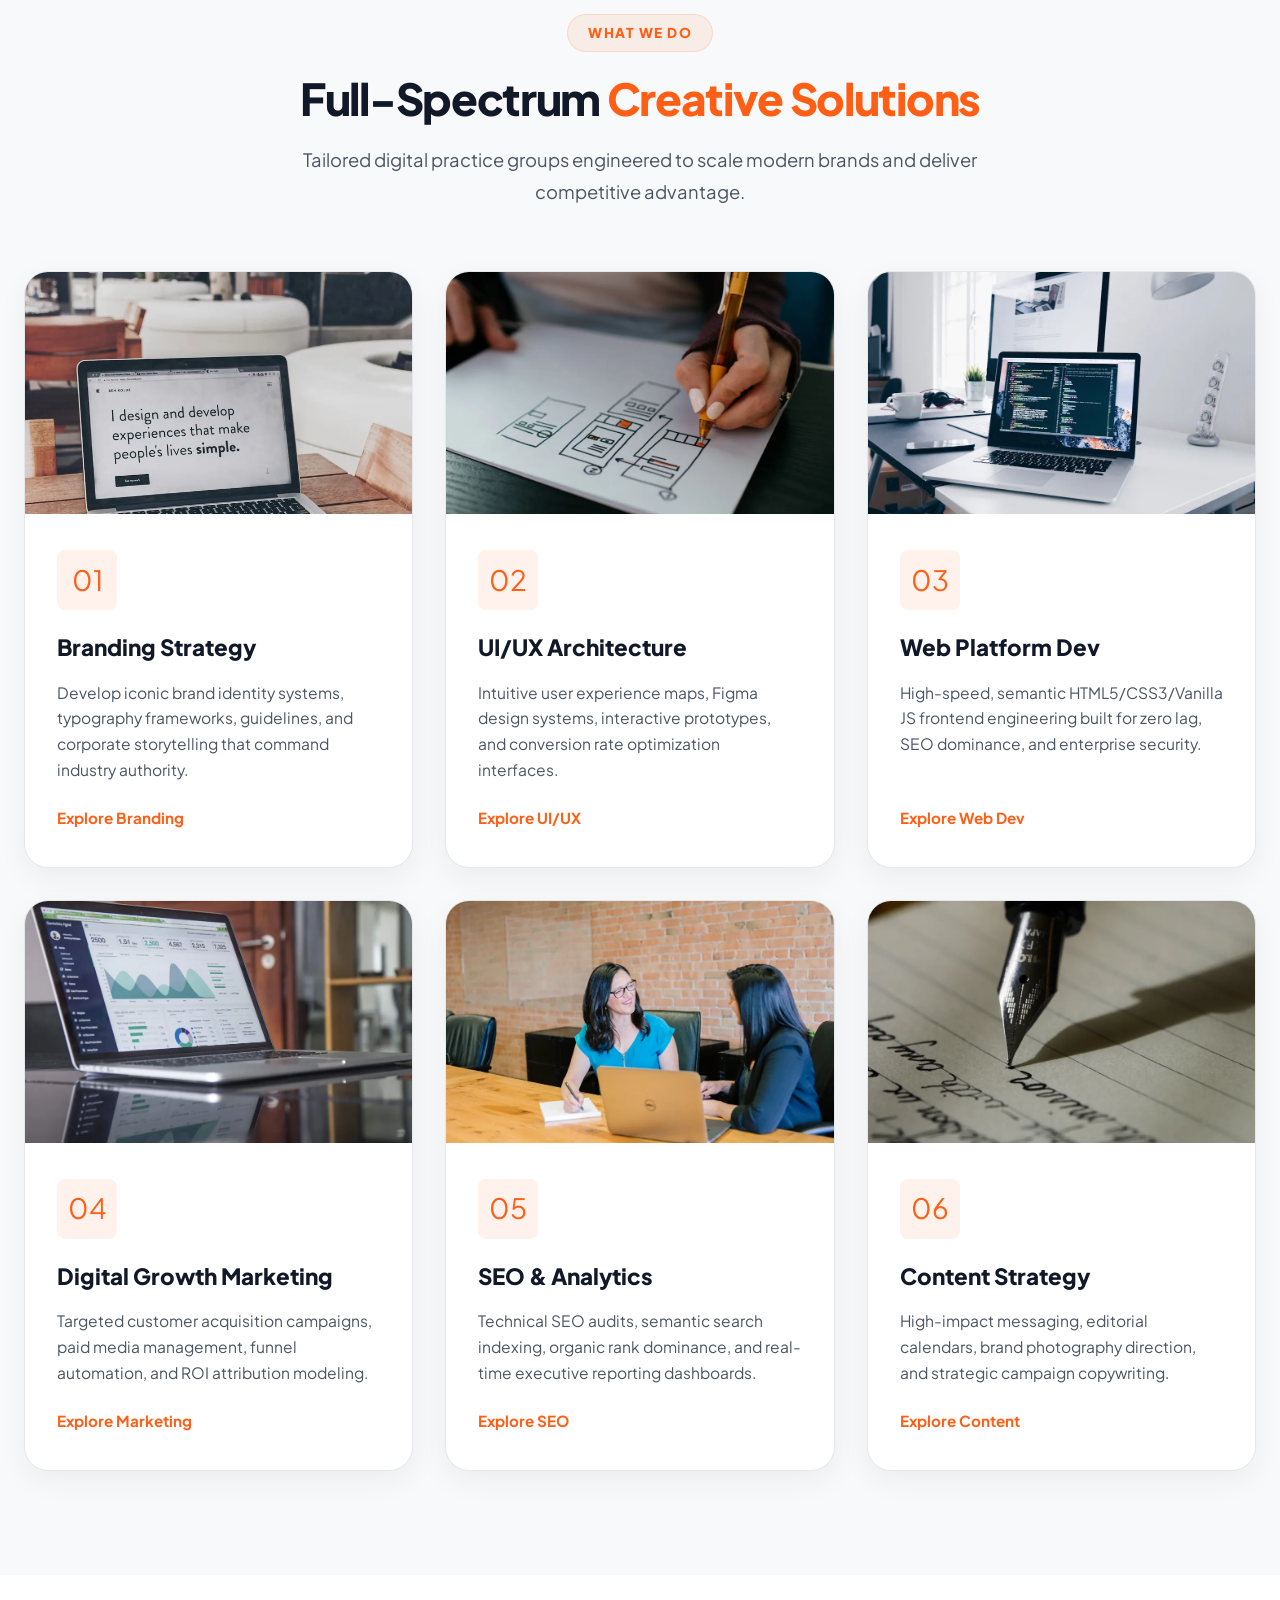
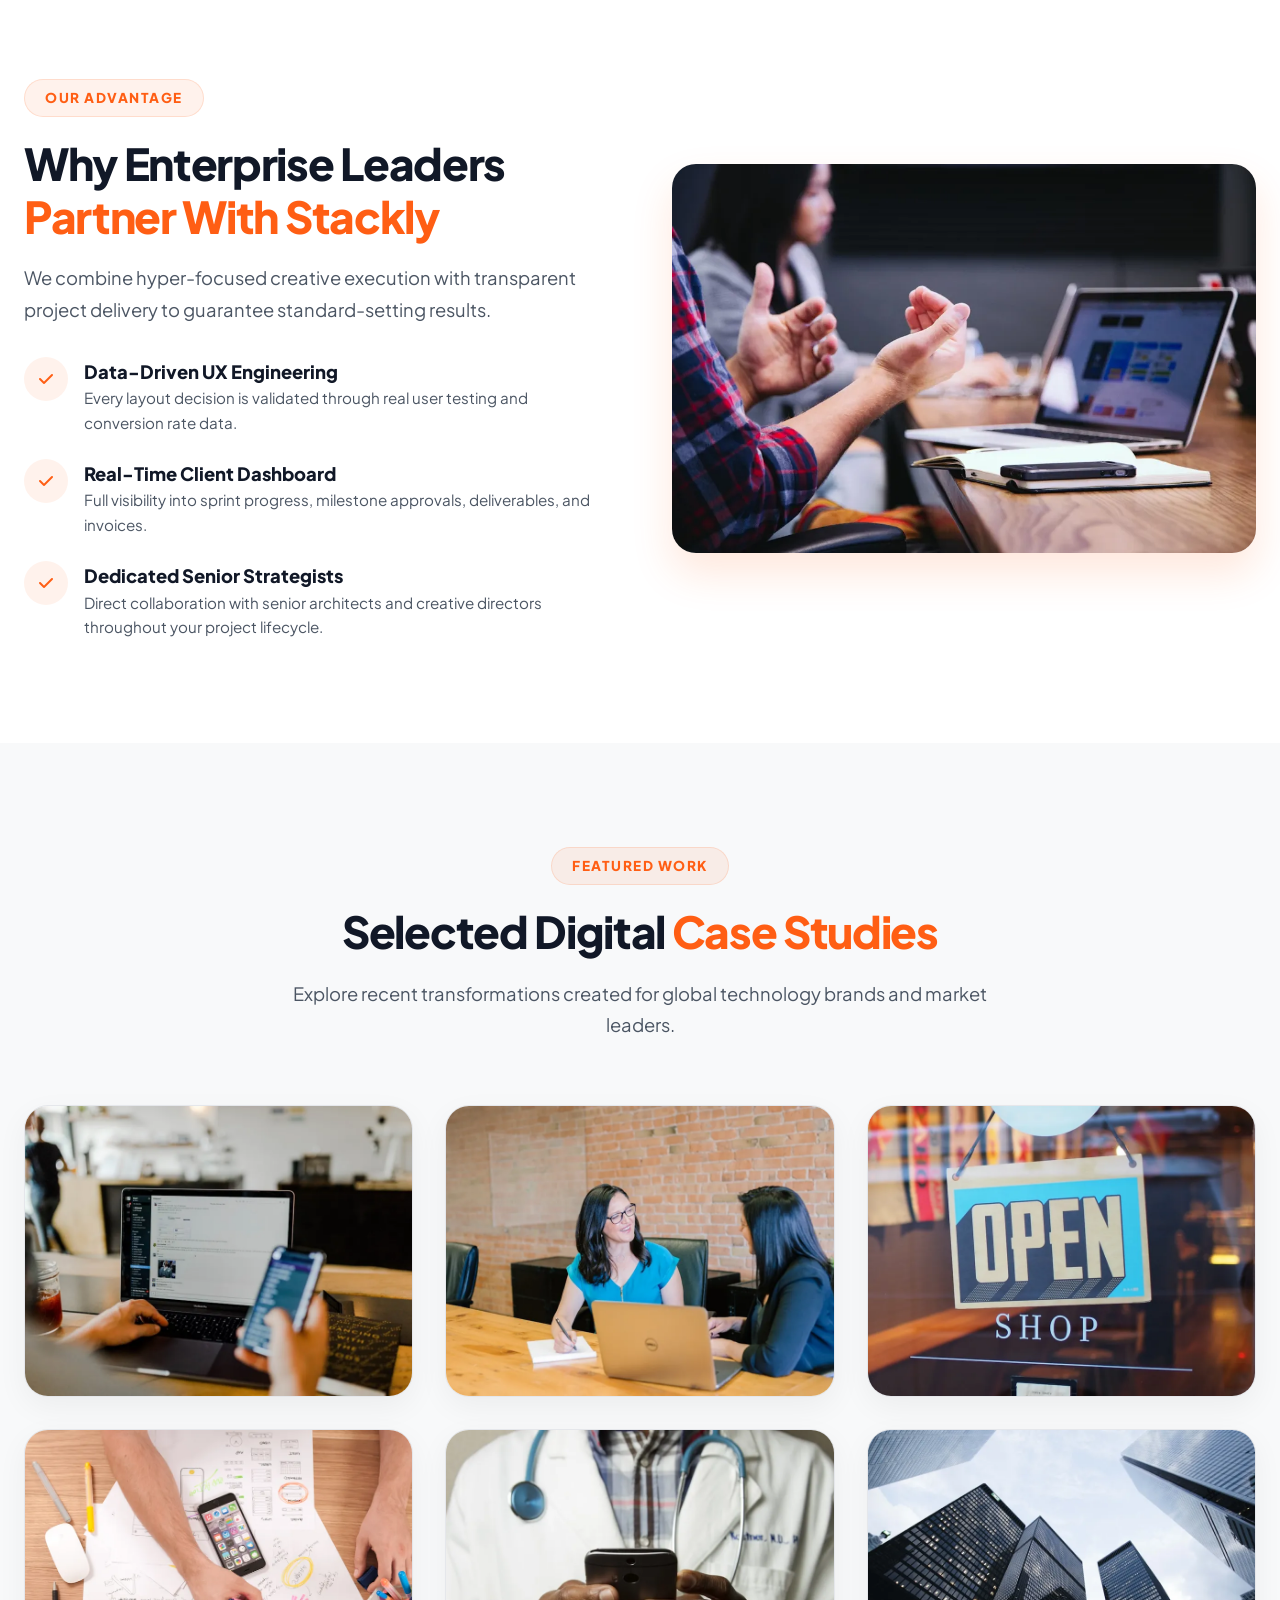
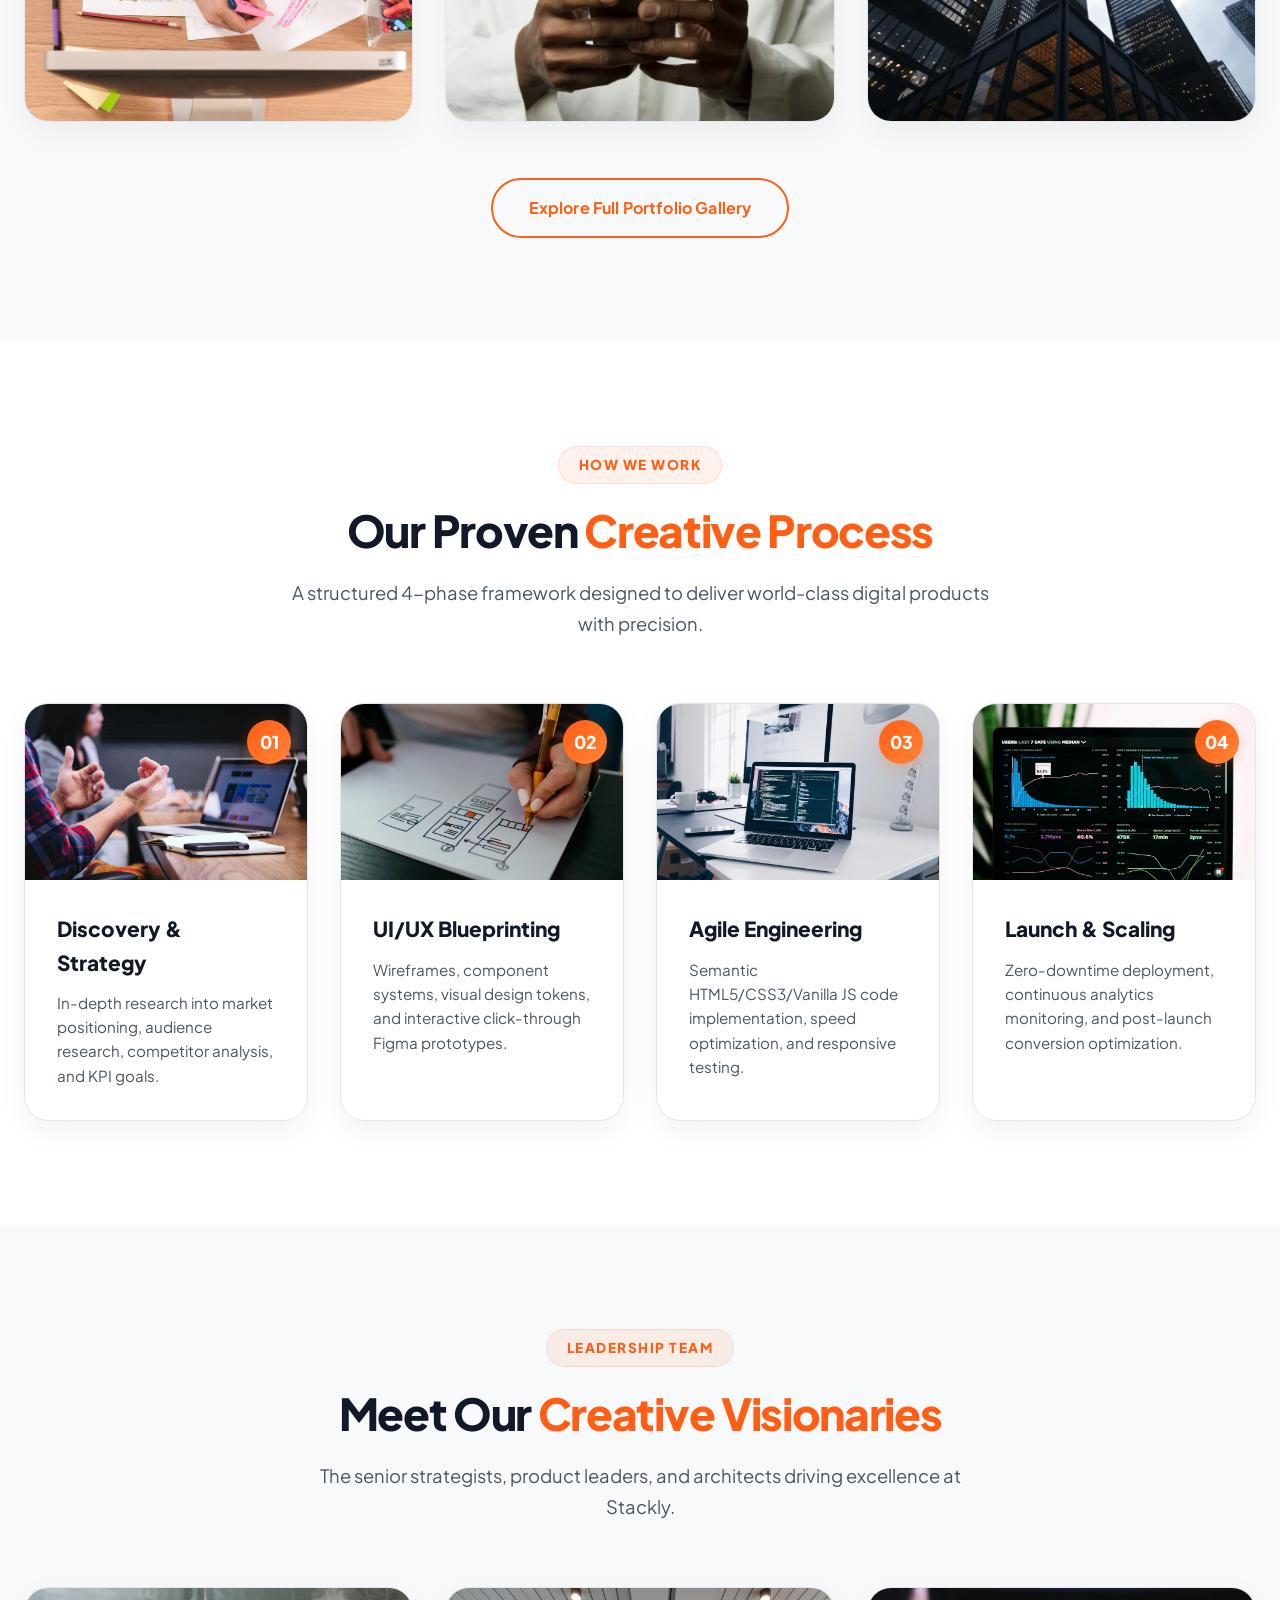
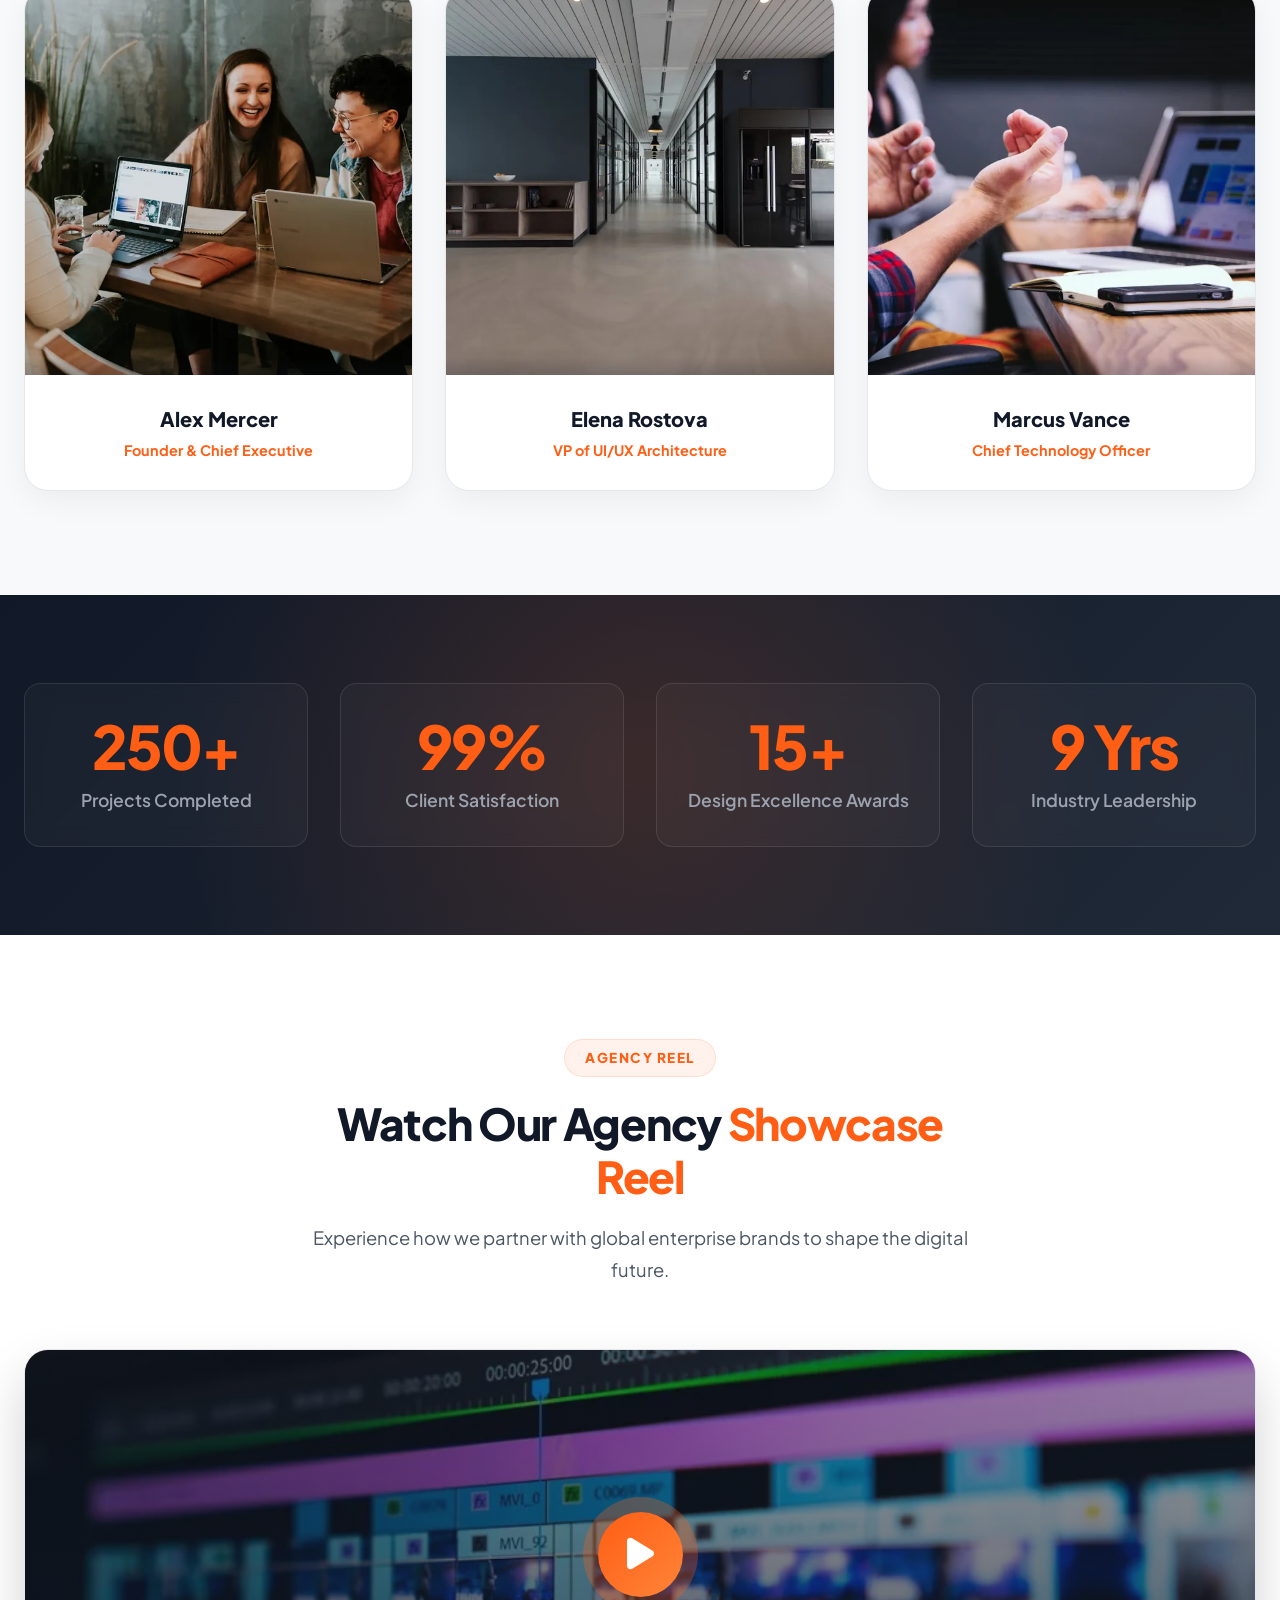
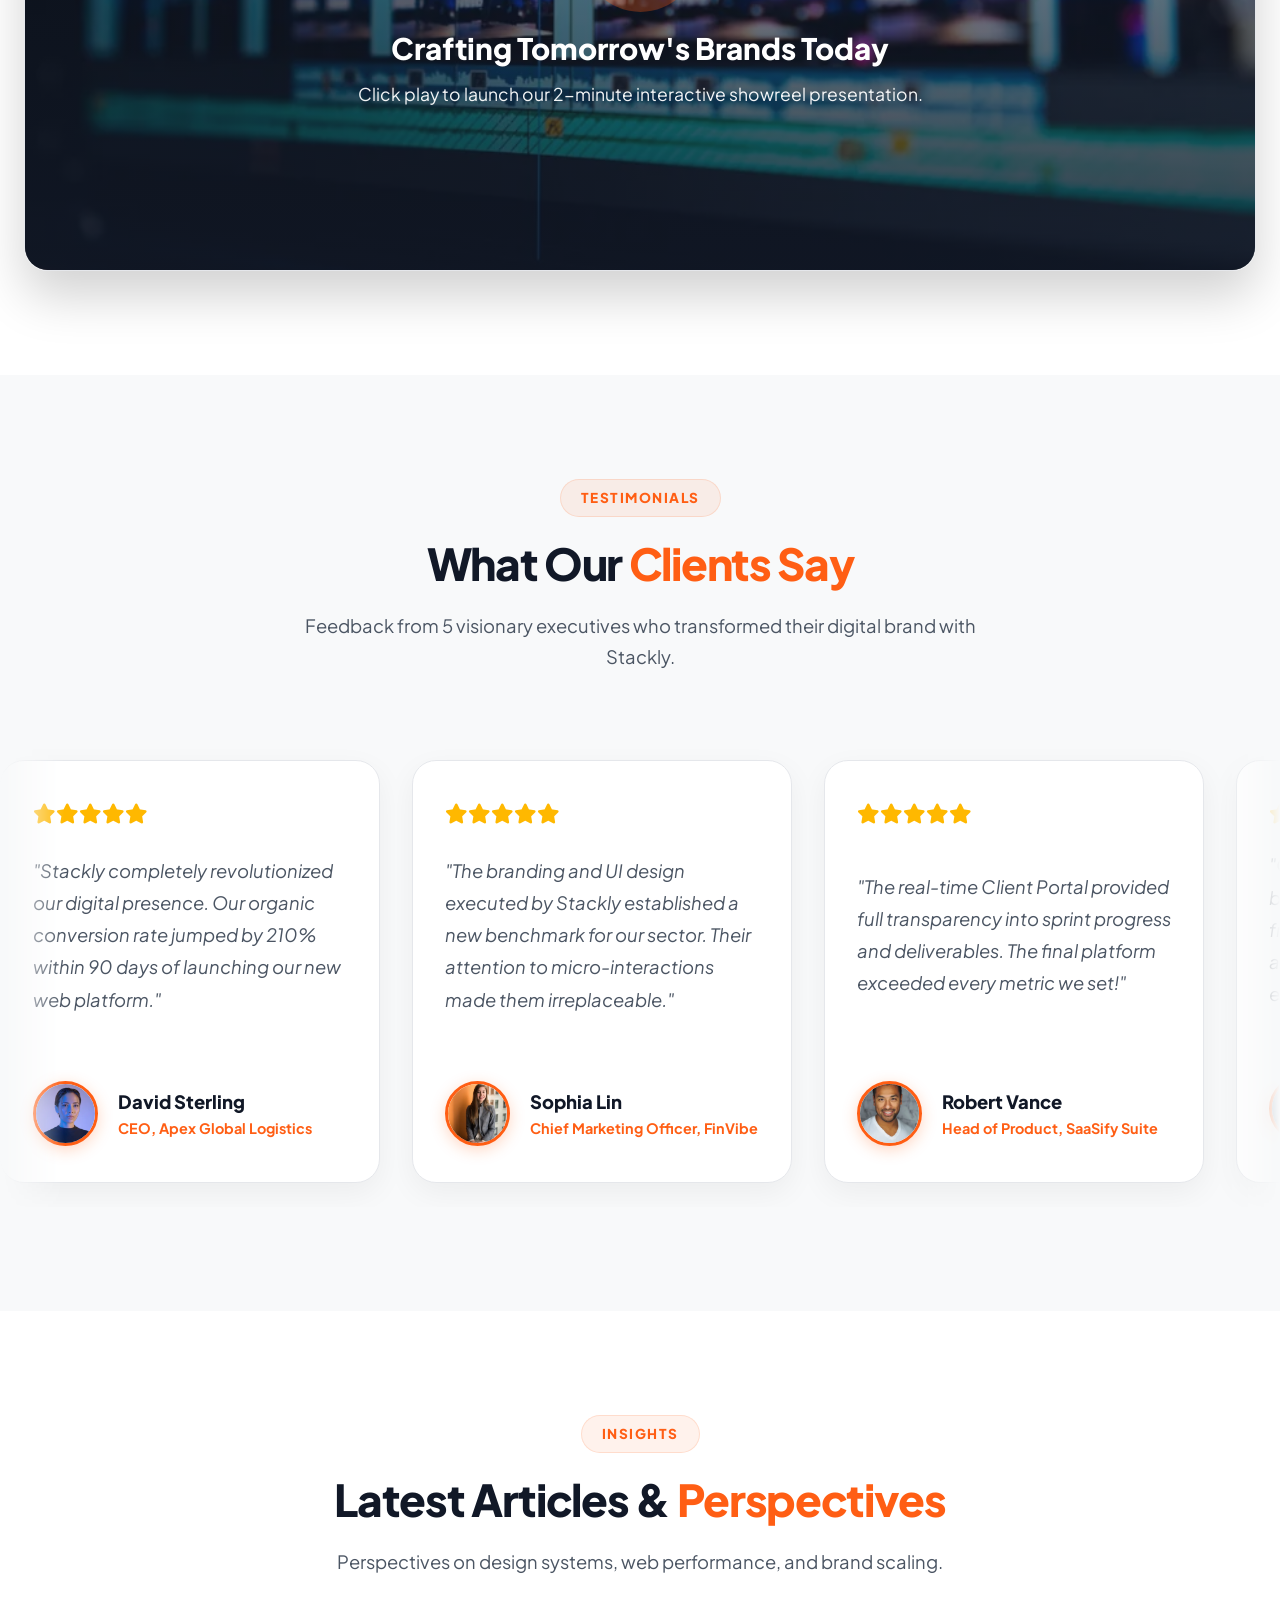
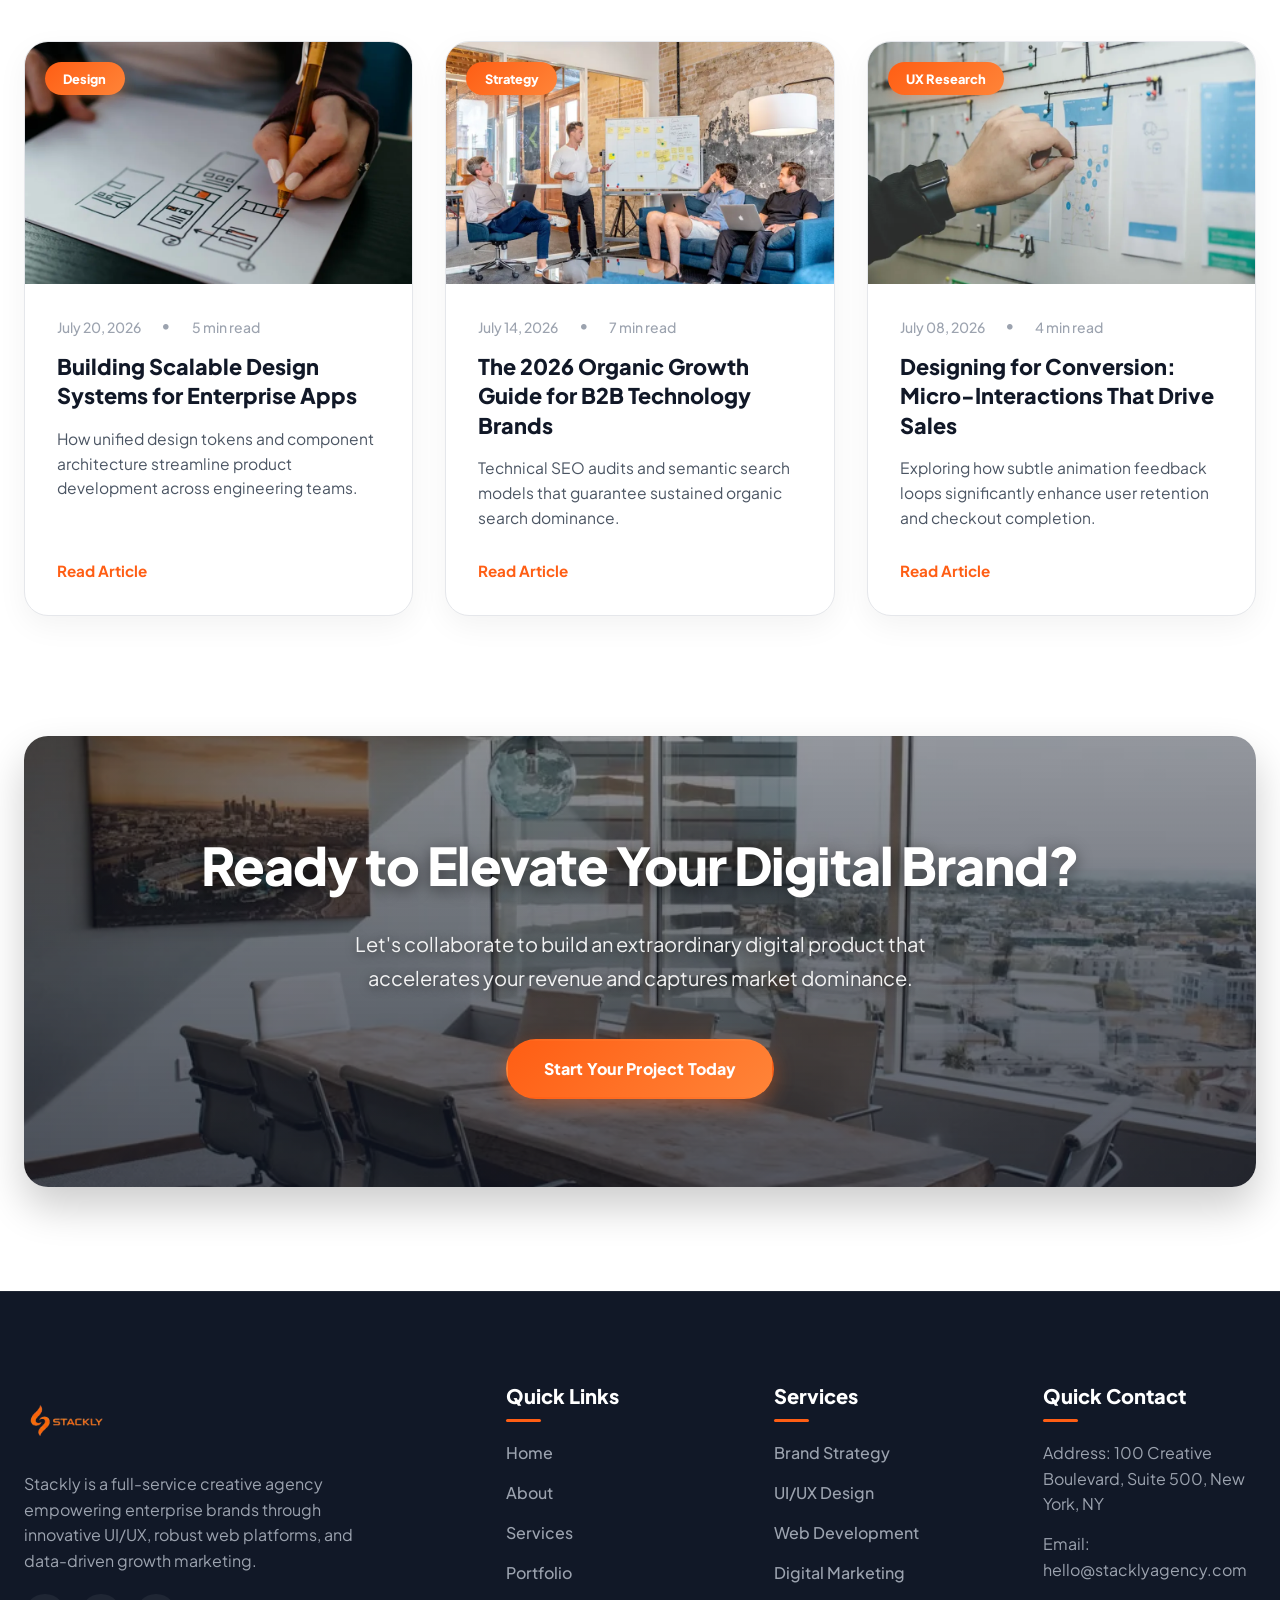
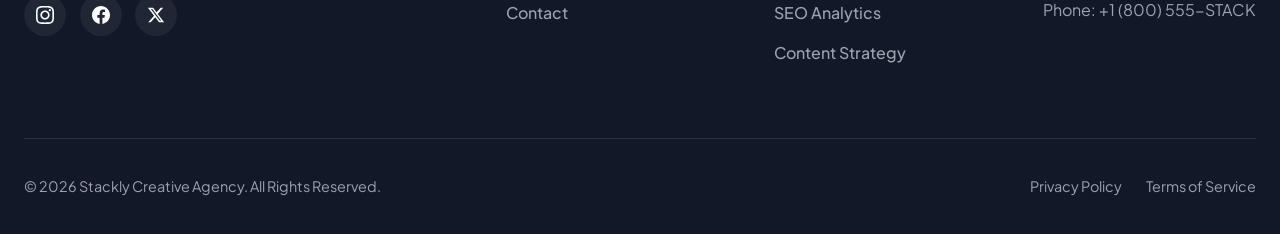
==== commit d6bcadf8: "refactor: consolidate CSS styles into new stylesheet and update link/UI components across dashboard " ====
--- a/index.html
+++ b/index.html
@@ -283,7 +283,7 @@
               <div class="portfolio-overlay">
                 <span class="portfolio-cat">Branding Strategy</span>
                 <h3 class="portfolio-title">Vortex Financial Identity</h3>
-                <a href="portfolio.html" class="portfolio-btn">View Case Study</a>
+                <a href="404.html" class="portfolio-btn">View Case Study</a>
               </div>
             </div>
           </div>
@@ -294,7 +294,7 @@
               <div class="portfolio-overlay">
                 <span class="portfolio-cat">UI/UX Architecture</span>
                 <h3 class="portfolio-title">CloudSync SaaS Suite</h3>
-                <a href="portfolio.html" class="portfolio-btn">View Case Study</a>
+                <a href="404.html" class="portfolio-btn">View Case Study</a>
               </div>
             </div>
           </div>
@@ -305,7 +305,7 @@
               <div class="portfolio-overlay">
                 <span class="portfolio-cat">Web Development</span>
                 <h3 class="portfolio-title">Luxe Attire E-Shop</h3>
-                <a href="portfolio.html" class="portfolio-btn">View Case Study</a>
+                <a href="404.html" class="portfolio-btn">View Case Study</a>
               </div>
             </div>
           </div>
@@ -316,7 +316,7 @@
               <div class="portfolio-overlay">
                 <span class="portfolio-cat">Digital Marketing</span>
                 <h3 class="portfolio-title">Apex Growth Strategy</h3>
-                <a href="portfolio.html" class="portfolio-btn">View Case Study</a>
+                <a href="404.html" class="portfolio-btn">View Case Study</a>
               </div>
             </div>
           </div>
@@ -327,7 +327,7 @@
               <div class="portfolio-overlay">
                 <span class="portfolio-cat">UI/UX Design</span>
                 <h3 class="portfolio-title">HealthTrack Patient App</h3>
-                <a href="portfolio.html" class="portfolio-btn">View Case Study</a>
+                <a href="404.html" class="portfolio-btn">View Case Study</a>
               </div>
             </div>
           </div>
@@ -338,7 +338,7 @@
               <div class="portfolio-overlay">
                 <span class="portfolio-cat">Web Platform</span>
                 <h3 class="portfolio-title">FinVibe Banking Portal</h3>
-                <a href="portfolio.html" class="portfolio-btn">View Case Study</a>
+                <a href="404.html" class="portfolio-btn">View Case Study</a>
               </div>
             </div>
           </div>
@@ -746,7 +746,6 @@
             <a href="about.html">About</a>
             <a href="services.html">Services</a>
             <a href="portfolio.html">Portfolio</a>
-            <a href="blog.html">Blog</a>
             <a href="contact.html">Contact</a>
           </div>
         </div>
--- a/css/style.css
+++ b/css/style.css
@@ -3265,3 +3265,352 @@
   .container { padding: 0 1rem; }
   .section-title { font-size: 1.85rem; }
 }
+
+/* --------------------------------------------------------------------------
+   Team Chat Responsive Layout
+   -------------------------------------------------------------------------- */
+.chat-container {
+  background: #FFFFFF;
+  border-radius: var(--radius-md);
+  border: 1px solid var(--border-color);
+  box-shadow: var(--card-shadow);
+  display: grid;
+  grid-template-columns: 280px 1fr;
+  min-height: 520px;
+  overflow: hidden;
+  width: 100%;
+  max-width: 100%;
+  box-sizing: border-box;
+}
+
+.chat-sidebar {
+  border-right: 1px solid var(--border-color);
+  background: var(--bg-alt);
+  padding: 1.25rem;
+  display: flex;
+  flex-direction: column;
+  box-sizing: border-box;
+  width: 100%;
+}
+
+.chat-sidebar-title {
+  font-size: 1rem;
+  font-weight: 800;
+  margin-bottom: 1rem;
+  color: var(--text-main);
+}
+
+.chat-contacts-list {
+  display: flex;
+  flex-direction: column;
+  gap: 0.5rem;
+}
+
+.chat-contact-item {
+  background: transparent;
+  padding: 0.85rem;
+  border-radius: var(--radius-sm);
+  border: 1px solid transparent;
+  cursor: pointer;
+  transition: var(--transition);
+}
+
+.chat-contact-item:hover {
+  background: rgba(0, 0, 0, 0.03);
+}
+
+.chat-contact-item.active {
+  background: #FFFFFF;
+  border-color: var(--primary);
+}
+
+.chat-contact-name {
+  font-weight: 700;
+  font-size: 0.9rem;
+  color: var(--text-main);
+}
+
+.chat-contact-item.active .chat-contact-name {
+  color: var(--primary);
+}
+
+.chat-contact-role {
+  font-size: 0.75rem;
+  color: var(--text-muted);
+}
+
+.chat-contact-status {
+  font-size: 0.75rem;
+  margin-top: 0.25rem;
+}
+
+.chat-main {
+  display: flex;
+  flex-direction: column;
+  height: 100%;
+  width: 100%;
+  max-width: 100%;
+  min-width: 0;
+  box-sizing: border-box;
+  overflow-x: hidden;
+}
+
+.chat-header {
+  padding: 1.25rem 1.75rem;
+  border-bottom: 1px solid var(--border-color);
+  display: flex;
+  justify-content: space-between;
+  align-items: center;
+  gap: 0.75rem;
+  width: 100%;
+  box-sizing: border-box;
+}
+
+.chat-back-btn {
+  display: none;
+  align-items: center;
+  justify-content: center;
+  width: 34px;
+  height: 34px;
+  border-radius: var(--radius-full);
+  border: 1px solid var(--border-color);
+  background: var(--bg-alt);
+  color: var(--text-main);
+  font-size: 0.85rem;
+  cursor: pointer;
+  flex-shrink: 0;
+  transition: var(--transition);
+}
+
+.chat-back-btn:hover {
+  background: var(--primary);
+  color: #FFFFFF;
+  border-color: var(--primary);
+}
+
+.chat-header-info {
+  flex: 1;
+  min-width: 0;
+}
+
+.chat-header-name {
+  font-weight: 800;
+  font-size: 1.05rem;
+  color: var(--text-main);
+  white-space: nowrap;
+  overflow: hidden;
+  text-overflow: ellipsis;
+  margin: 0;
+}
+
+.chat-header-project {
+  font-size: 0.8rem;
+  color: var(--text-muted);
+  white-space: nowrap;
+  overflow: hidden;
+  text-overflow: ellipsis;
+  margin-top: 0.15rem;
+}
+
+.chat-channel-badge {
+  background: #DEF7EC;
+  color: #03543F;
+  padding: 0.2rem 0.65rem;
+  border-radius: var(--radius-full);
+  font-size: 0.75rem;
+  font-weight: 700;
+  white-space: nowrap;
+  flex-shrink: 0;
+}
+
+.chat-history {
+  flex-grow: 1;
+  padding: 1.25rem;
+  display: flex;
+  flex-direction: column;
+  gap: 1.25rem;
+  overflow-y: auto;
+  overflow-x: hidden;
+  max-height: 360px;
+  min-height: 250px;
+  width: 100%;
+  box-sizing: border-box;
+}
+
+.chat-msg {
+  padding: 1rem;
+  border-radius: var(--radius-sm);
+  max-width: 80%;
+  word-wrap: break-word;
+  word-break: break-word;
+  box-sizing: border-box;
+}
+
+.chat-msg-received {
+  background: var(--bg-alt);
+  align-self: flex-start;
+}
+
+.chat-msg-sent {
+  background: var(--primary-light);
+  color: var(--text-main);
+  align-self: flex-end;
+}
+
+.chat-msg-meta {
+  font-size: 0.75rem;
+  font-weight: 700;
+  color: var(--primary);
+  margin-bottom: 0.35rem;
+}
+
+.chat-msg-text {
+  font-size: 0.9rem;
+  line-height: 1.5;
+  margin: 0;
+  word-break: break-word;
+}
+
+.chat-form {
+  padding: 1rem 1.25rem;
+  border-top: 1px solid var(--border-color);
+  display: flex !important;
+  flex-direction: row !important;
+  gap: 0.75rem !important;
+  align-items: center !important;
+  width: 100% !important;
+  max-width: 100% !important;
+  box-sizing: border-box !important;
+}
+
+.chat-input {
+  flex: 1 1 auto !important;
+  min-width: 0 !important;
+  width: 100% !important;
+  font-size: 0.9rem !important;
+  box-sizing: border-box !important;
+  margin: 0 !important;
+}
+
+.chat-send-btn {
+  width: auto !important;
+  max-width: fit-content !important;
+  flex: 0 0 auto !important;
+  flex-shrink: 0 !important;
+  white-space: nowrap !important;
+  padding: 0.7rem 1.35rem !important;
+  justify-content: center !important;
+  text-align: center !important;
+  box-sizing: border-box !important;
+  margin: 0 !important;
+}
+
+@media (max-width: 768px) {
+  .chat-container {
+    display: block !important;
+    min-height: auto;
+    width: 100% !important;
+    max-width: 100% !important;
+    overflow-x: hidden !important;
+  }
+
+  .chat-sidebar {
+    width: 100% !important;
+    border-right: none;
+    display: block !important;
+  }
+
+  .chat-main {
+    display: none !important;
+    width: 100% !important;
+  }
+
+  .chat-container.show-chat .chat-sidebar {
+    display: none !important;
+  }
+
+  .chat-container.show-chat .chat-main {
+    display: flex !important;
+    width: 100% !important;
+    max-width: 100% !important;
+  }
+
+  .chat-back-btn {
+    display: inline-flex !important;
+  }
+
+  .chat-header {
+    padding: 0.85rem 1rem;
+    gap: 0.5rem;
+  }
+
+  .chat-header-name {
+    font-size: 0.95rem;
+  }
+
+  .chat-header-project {
+    font-size: 0.75rem;
+  }
+
+  .chat-channel-badge {
+    display: none;
+  }
+
+  .chat-history {
+    padding: 1rem;
+    max-height: 350px;
+  }
+
+  .chat-msg {
+    max-width: 88%;
+  }
+
+  .chat-form {
+    padding: 0.85rem 0.75rem !important;
+    gap: 0.5rem !important;
+  }
+
+  .chat-send-btn {
+    width: auto !important;
+    max-width: fit-content !important;
+    flex: 0 0 auto !important;
+    flex-shrink: 0 !important;
+    padding: 0.65rem 0.95rem !important;
+    font-size: 0.85rem !important;
+  }
+}
+
+@media (max-width: 480px) {
+  .chat-header {
+    padding: 0.75rem 0.65rem;
+  }
+
+  .chat-history {
+    padding: 0.75rem 0.5rem;
+    max-height: 320px;
+  }
+
+  .chat-msg {
+    max-width: 94%;
+    padding: 0.85rem;
+  }
+
+  .chat-form {
+    padding: 0.75rem 0.5rem !important;
+    gap: 0.4rem !important;
+  }
+
+  .chat-input {
+    padding: 0.65rem 0.75rem !important;
+    font-size: 0.85rem !important;
+  }
+
+  .chat-send-btn {
+    width: auto !important;
+    max-width: fit-content !important;
+    flex: 0 0 auto !important;
+    flex-shrink: 0 !important;
+    padding: 0.65rem 0.85rem !important;
+    font-size: 0.8rem !important;
+  }
+}
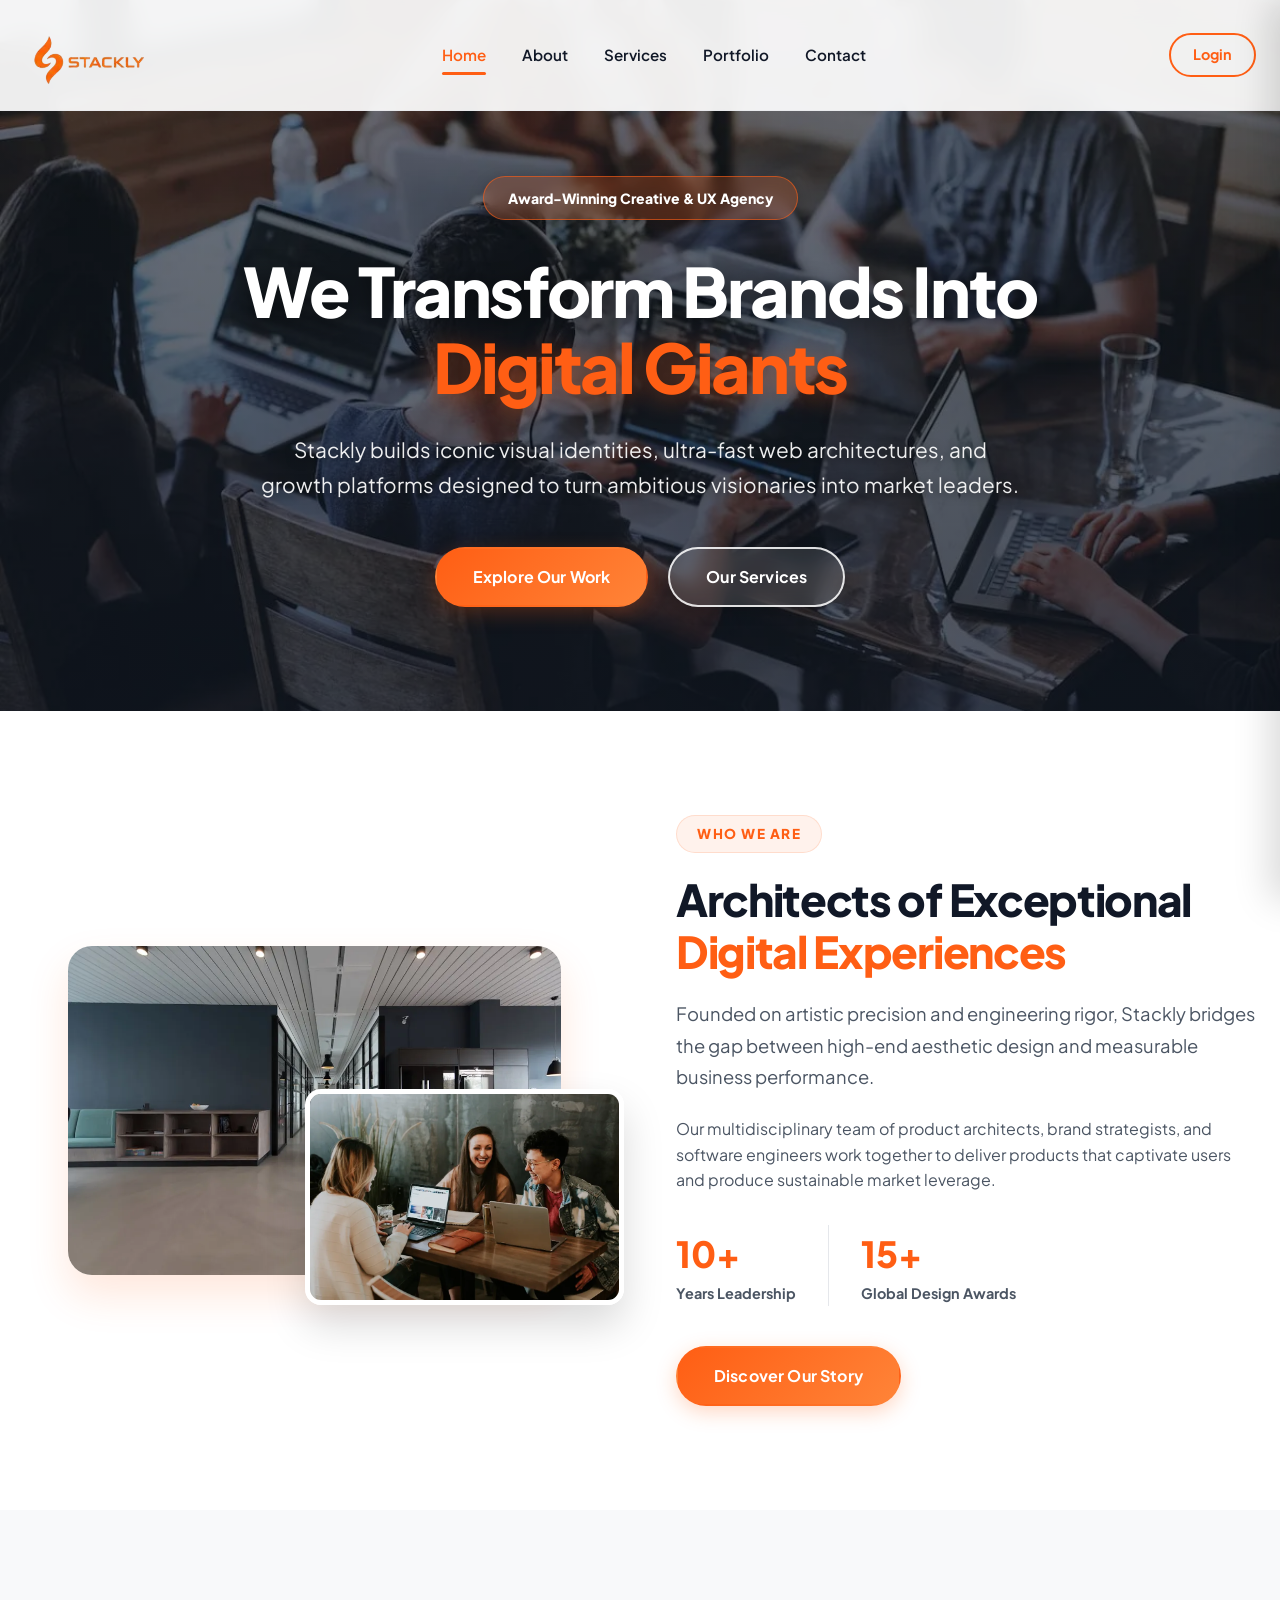
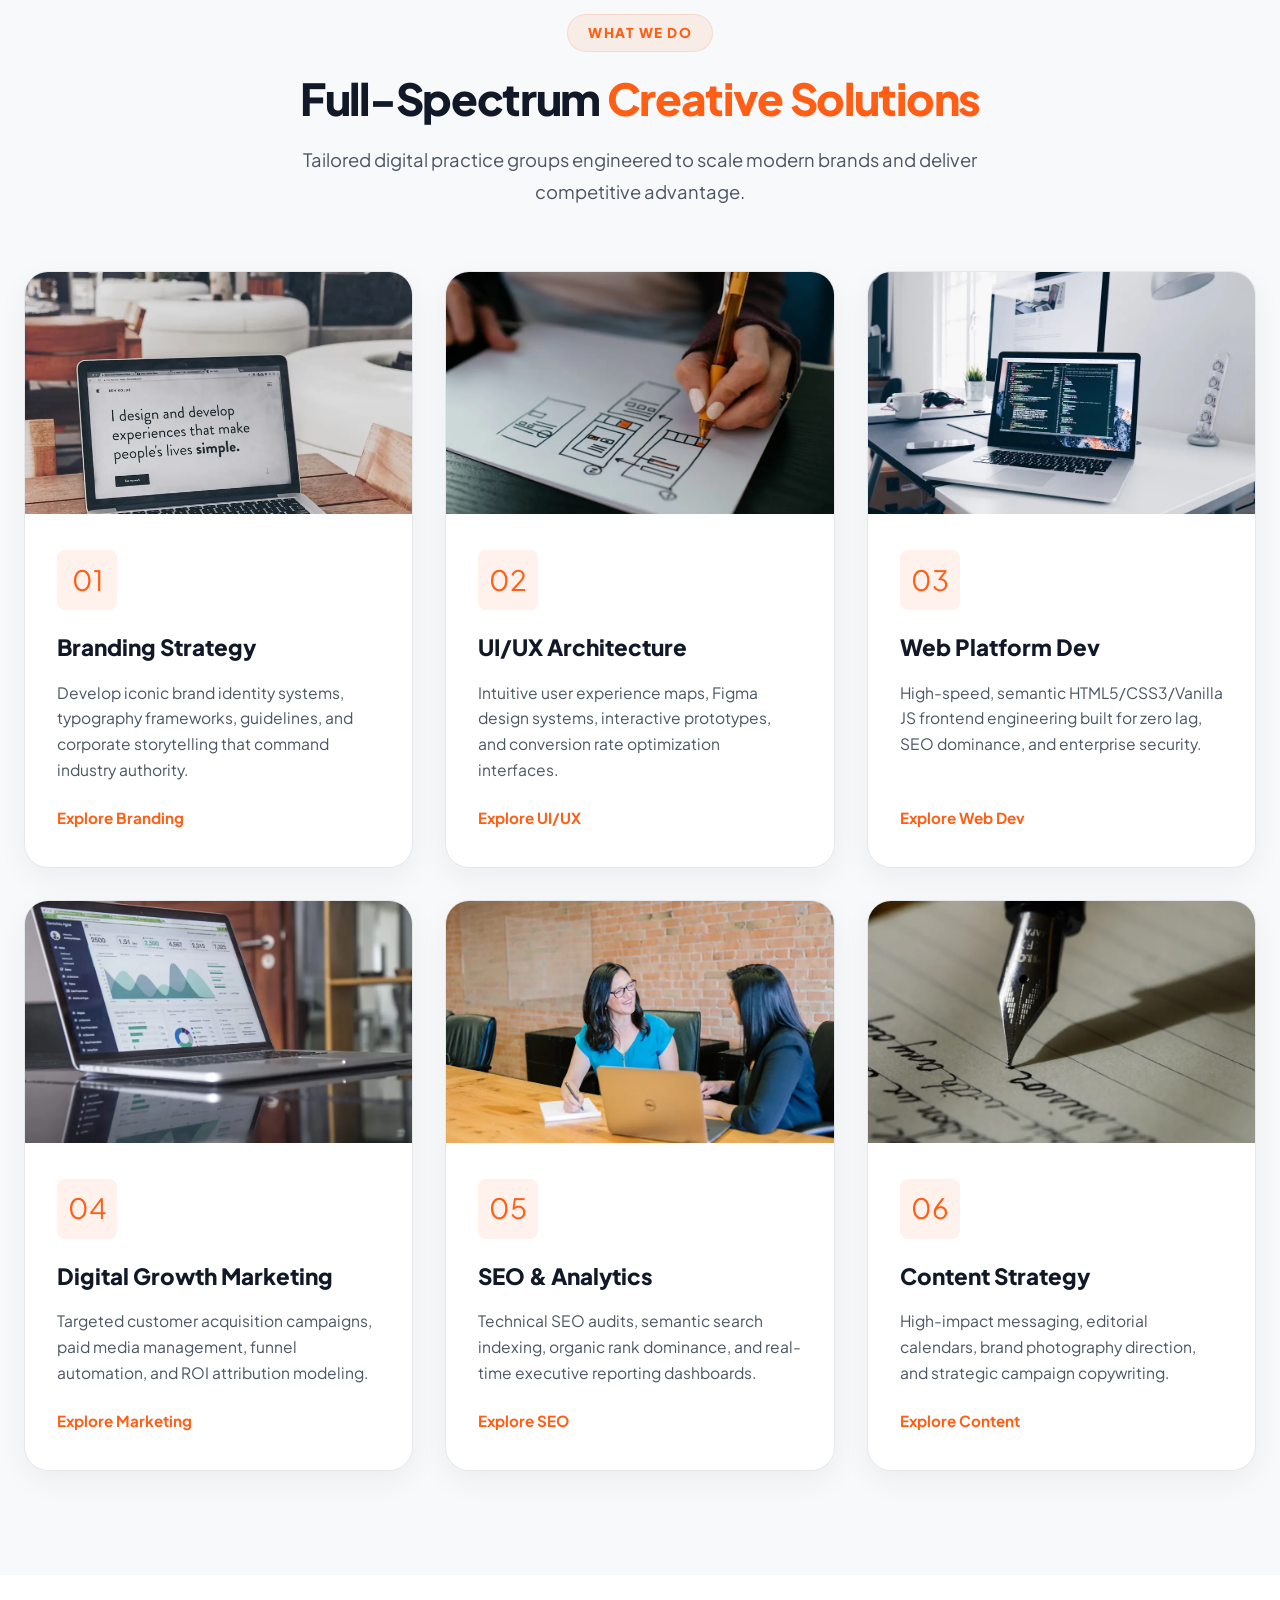
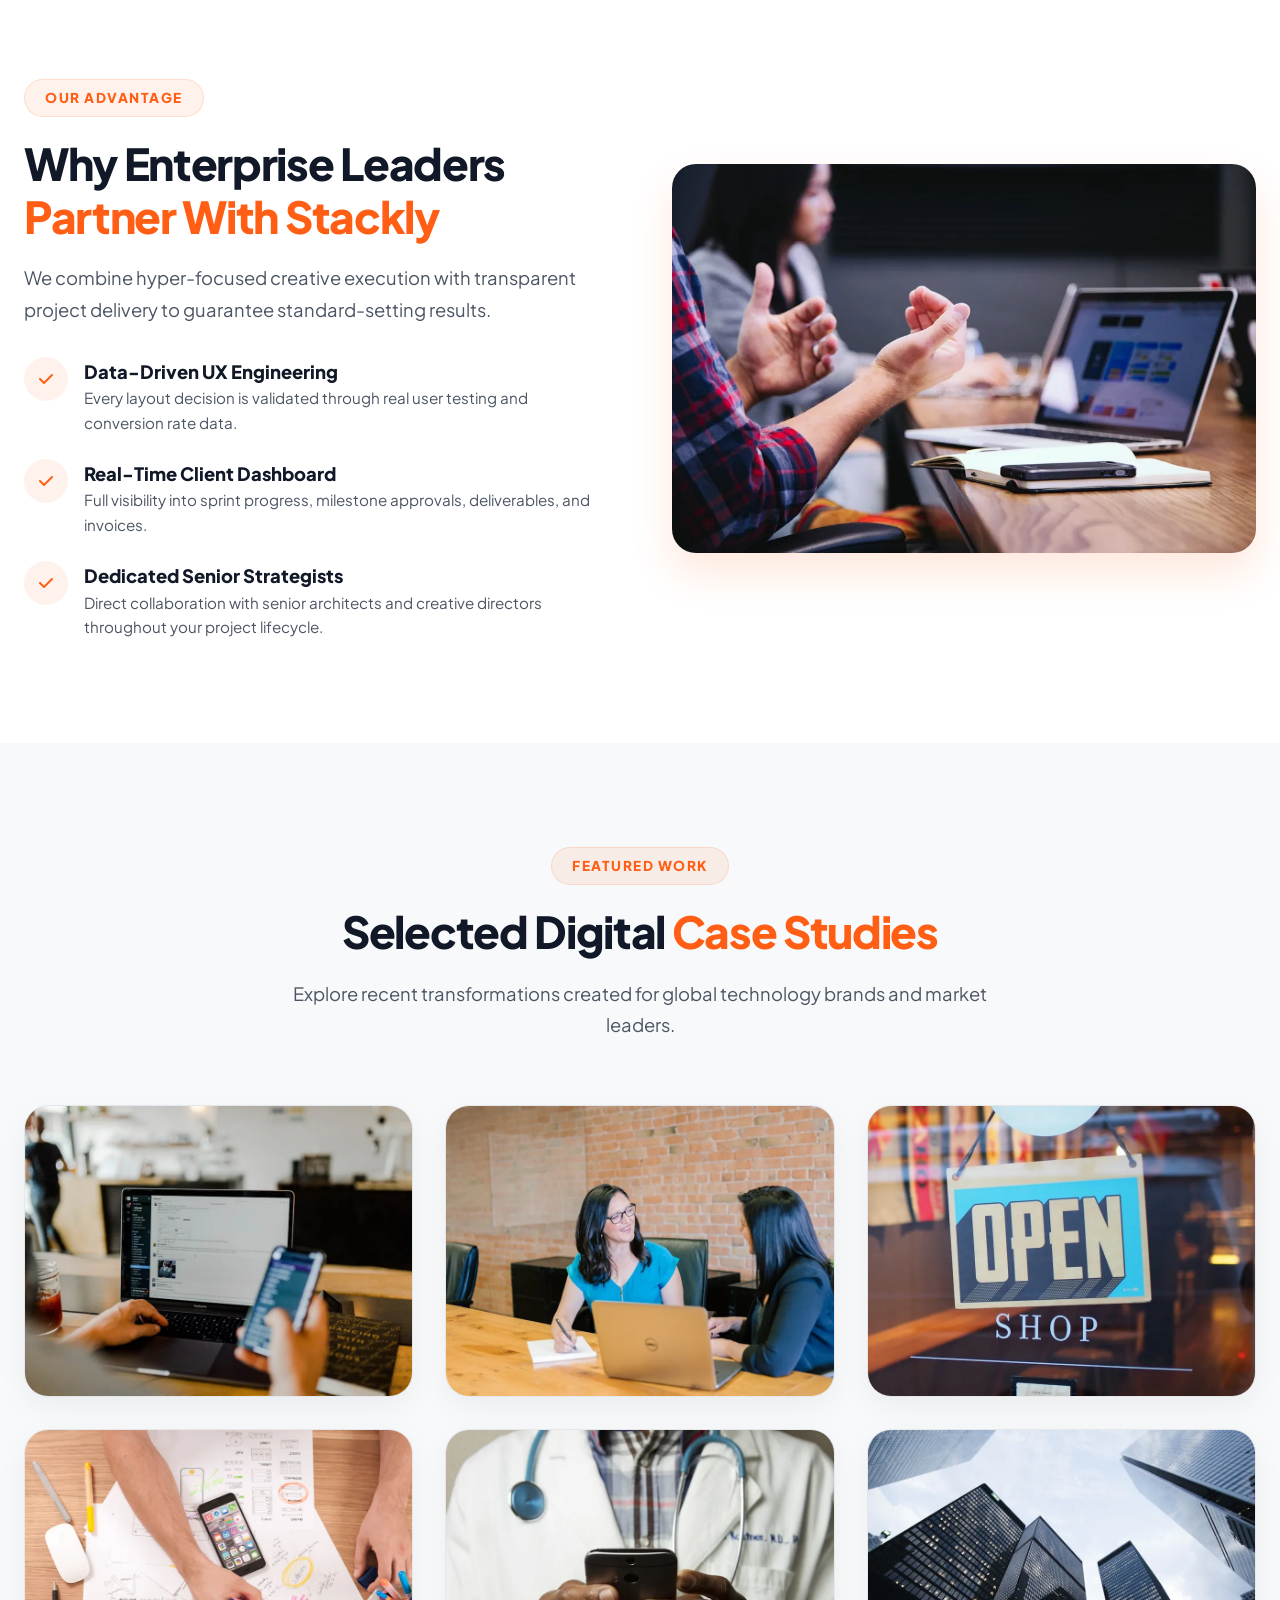
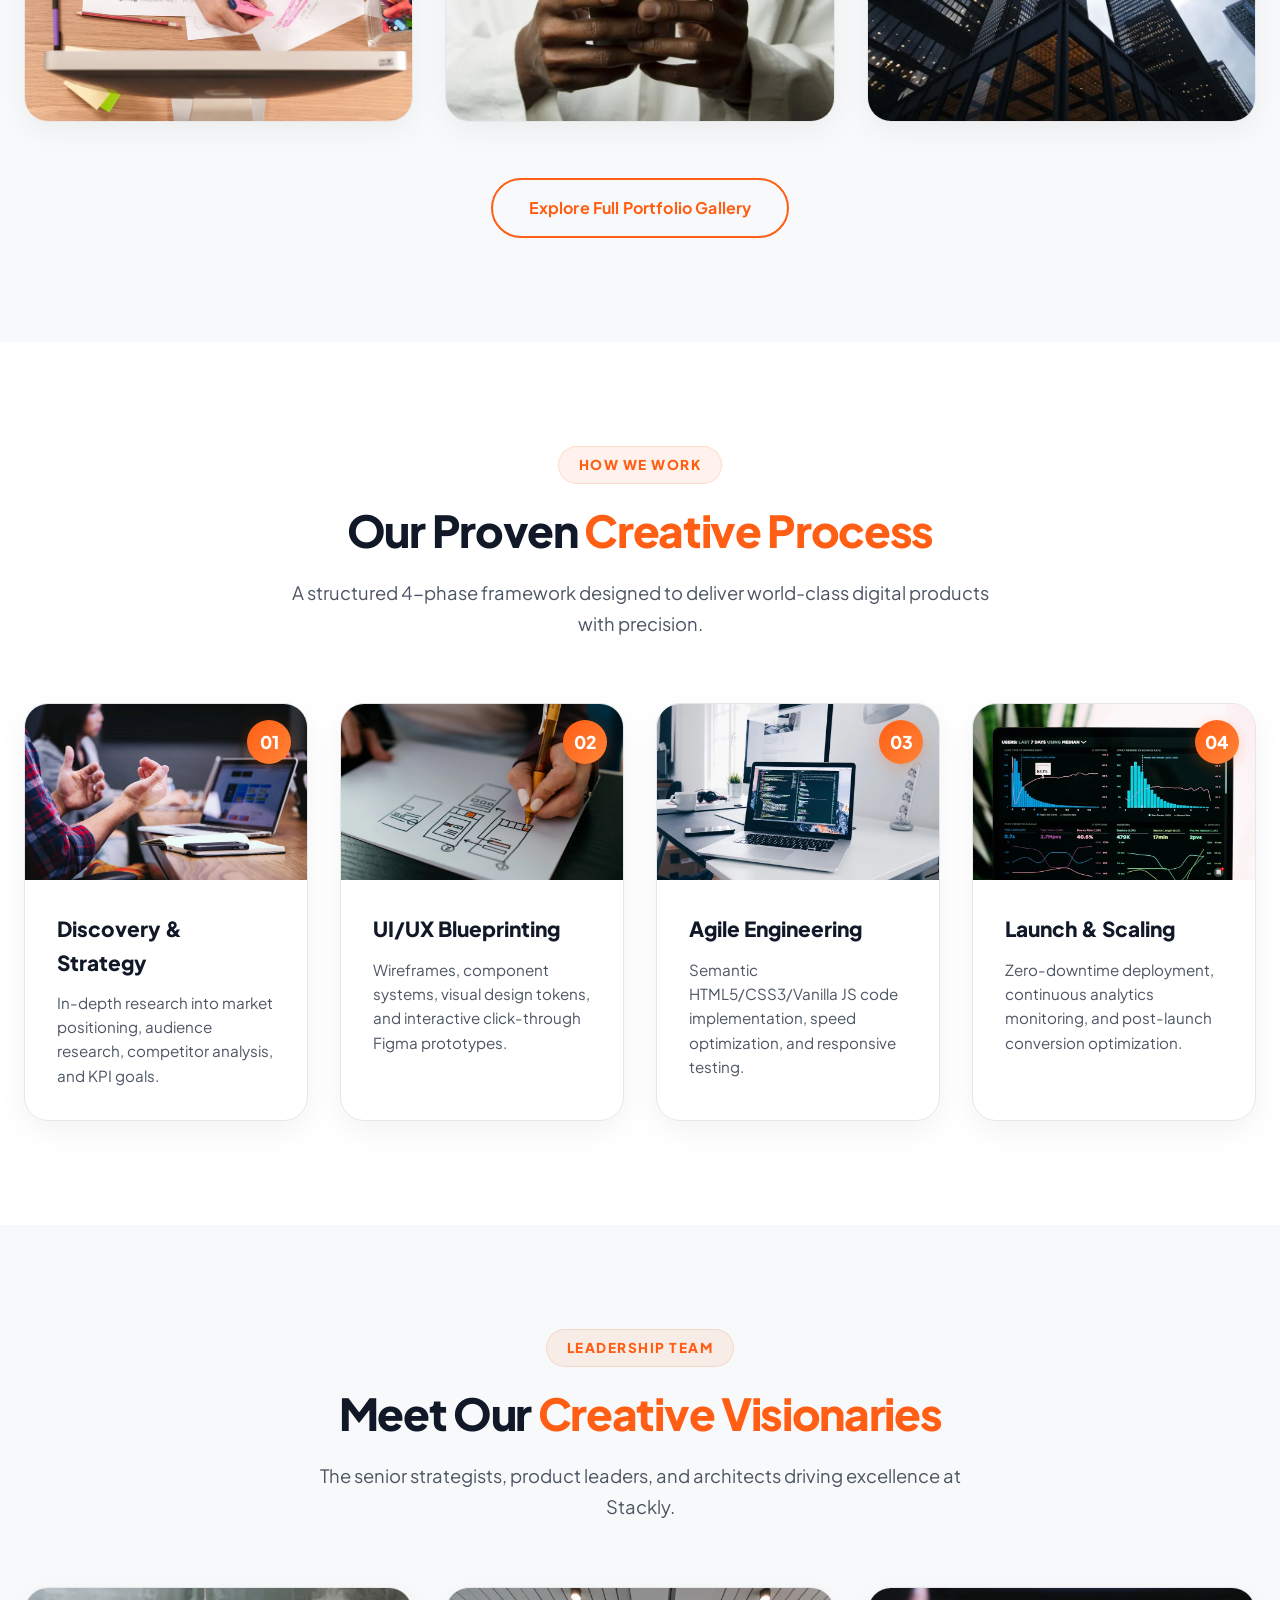
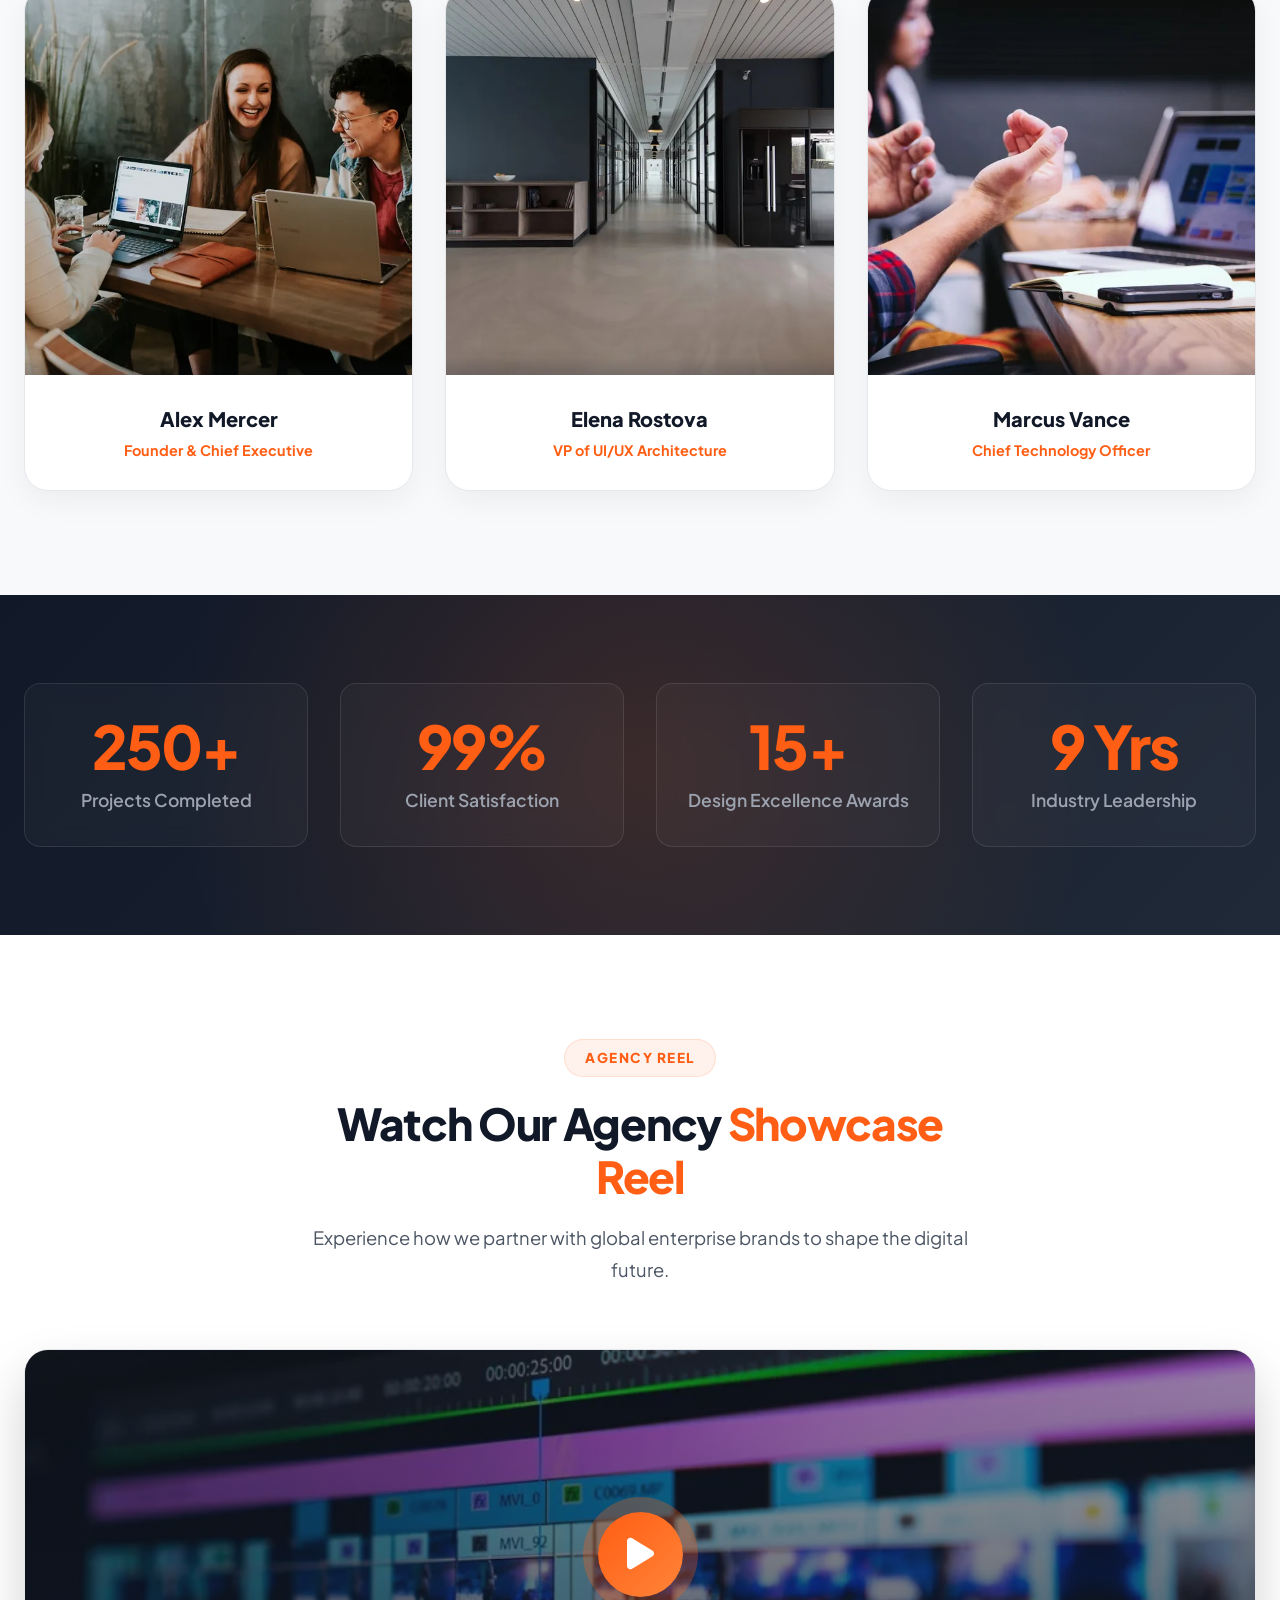
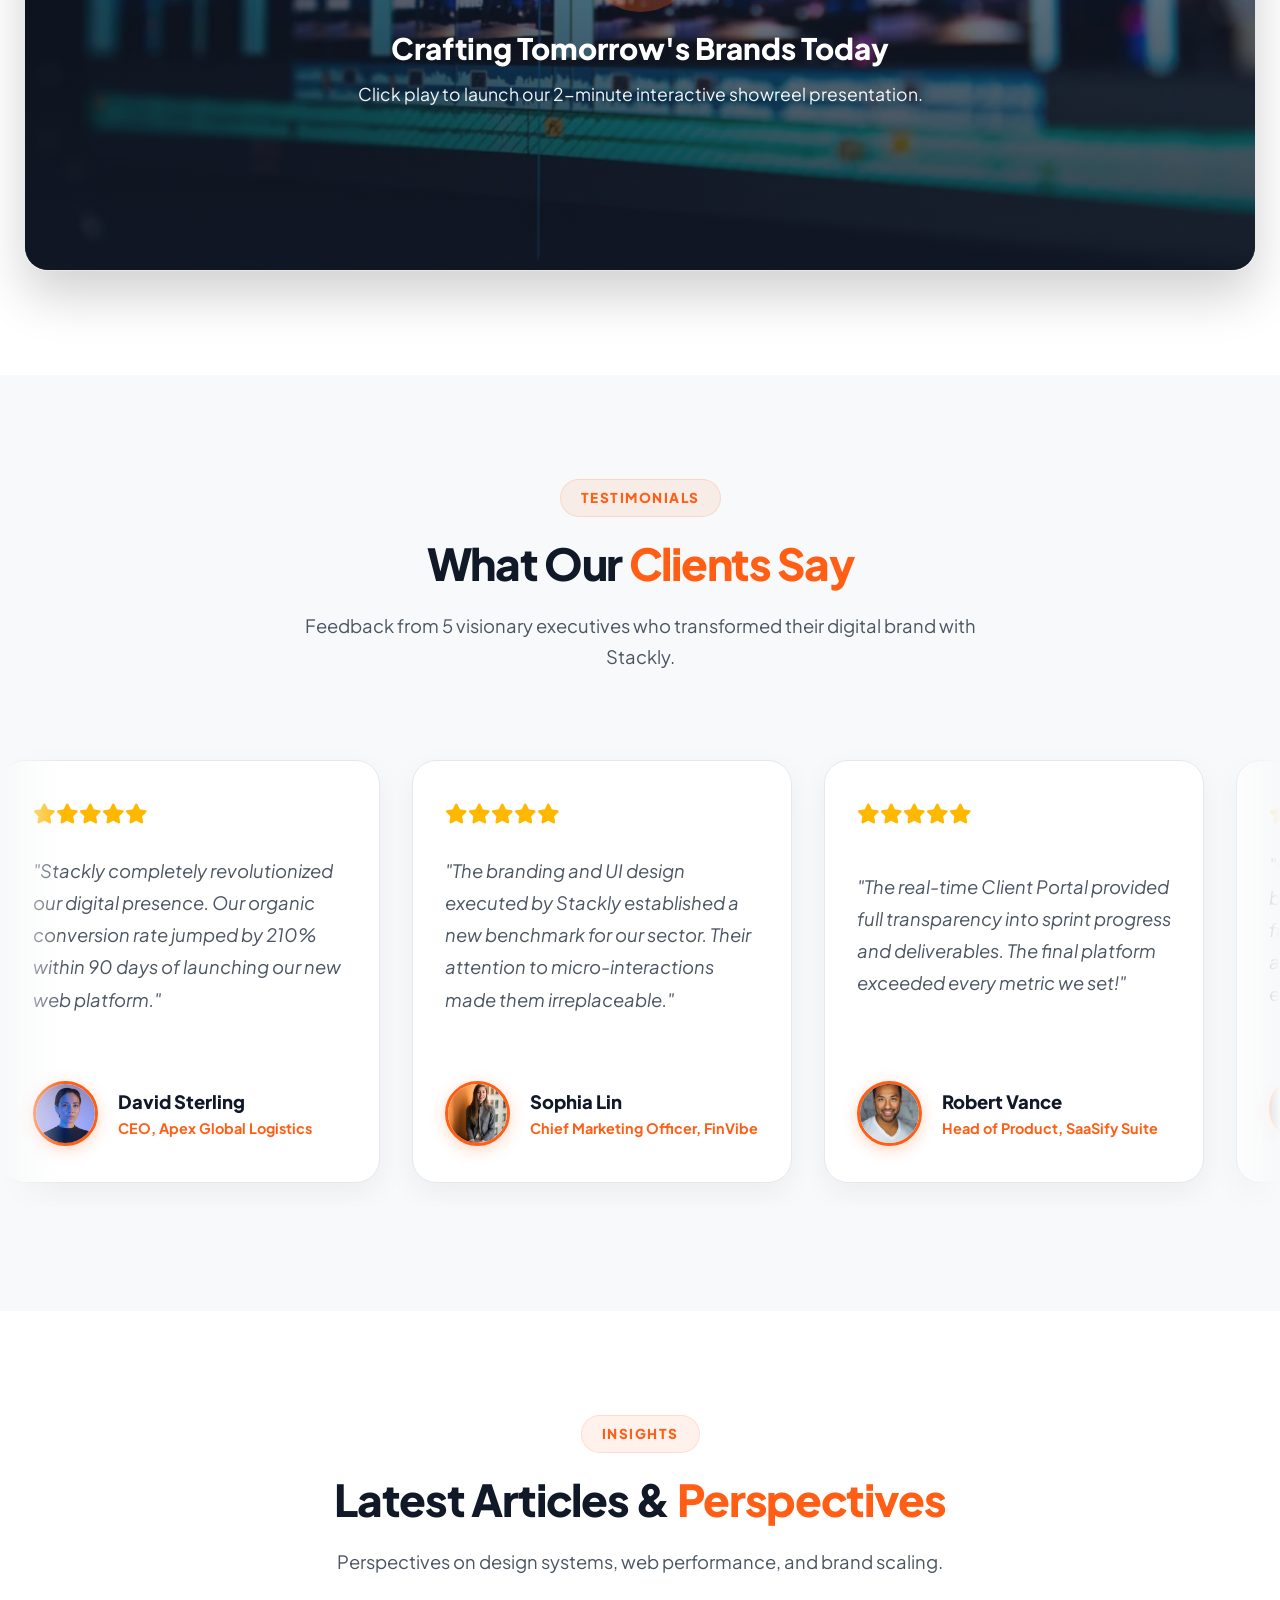
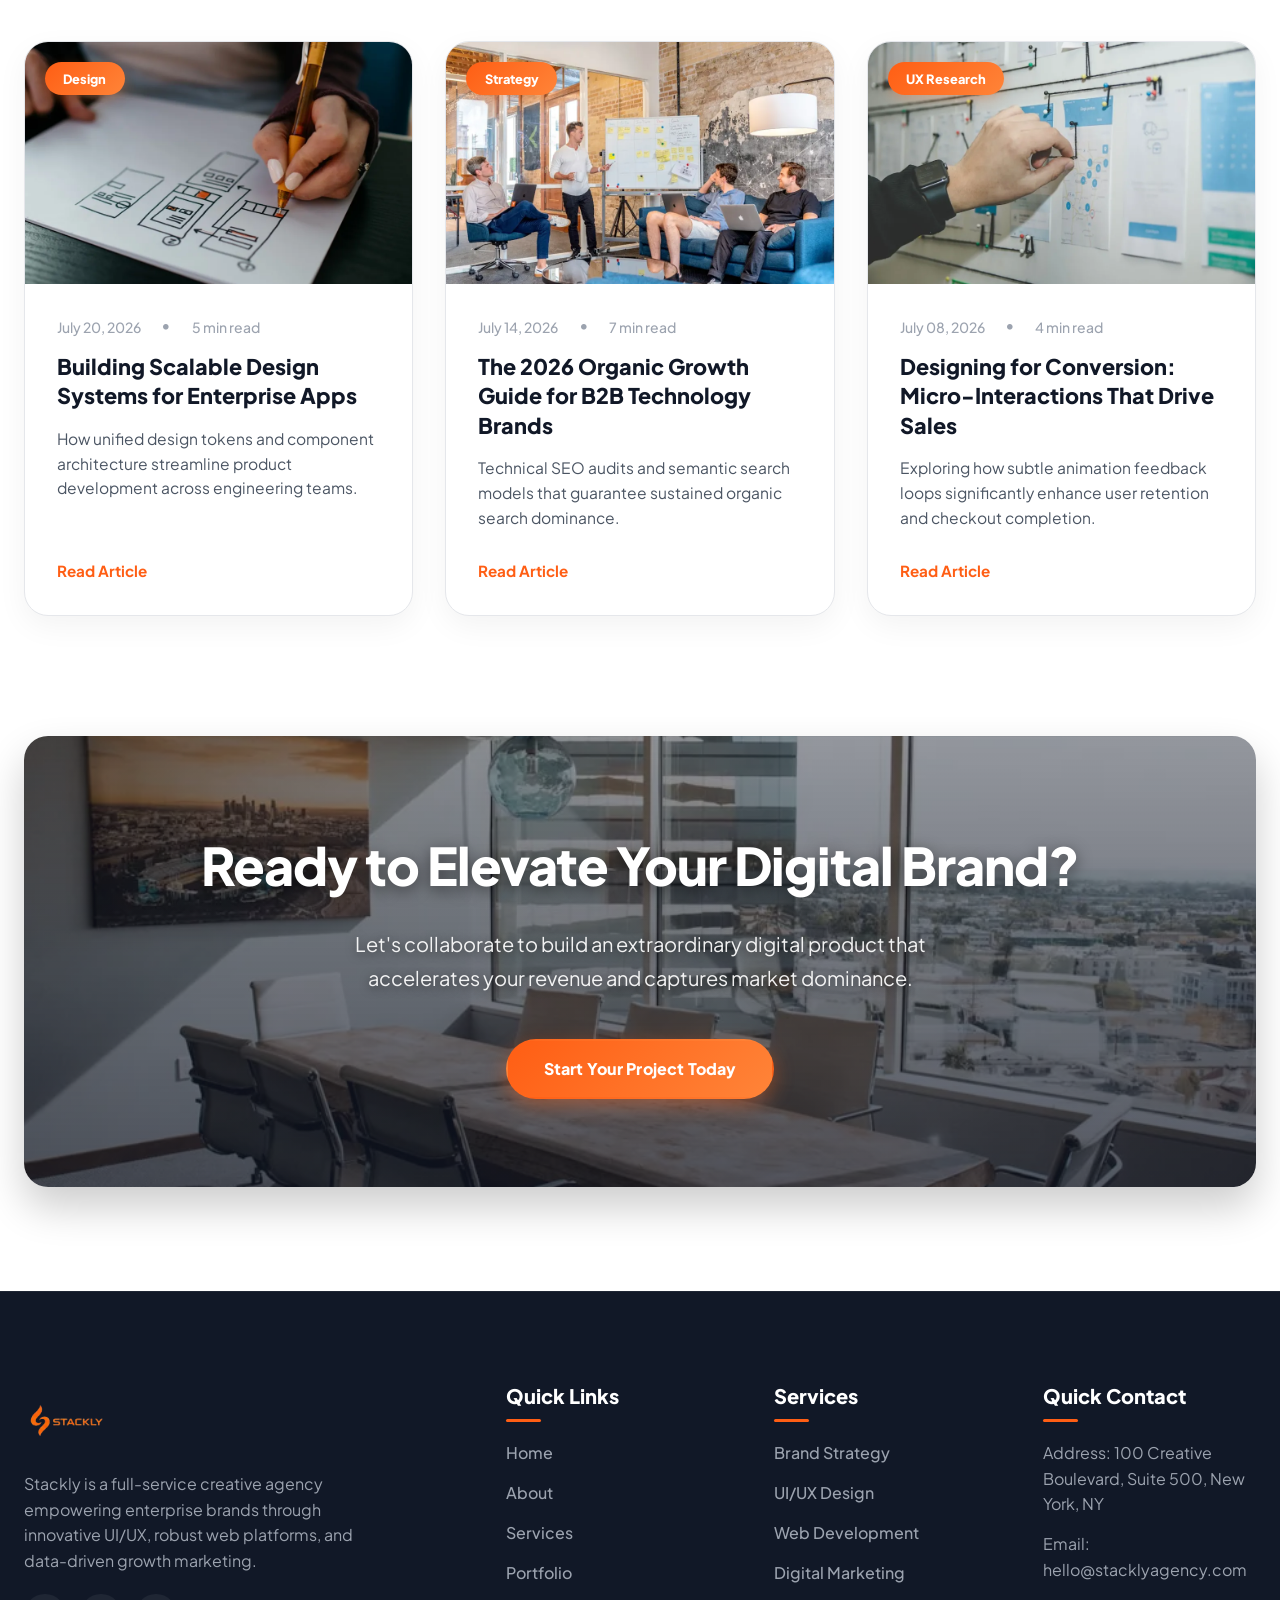
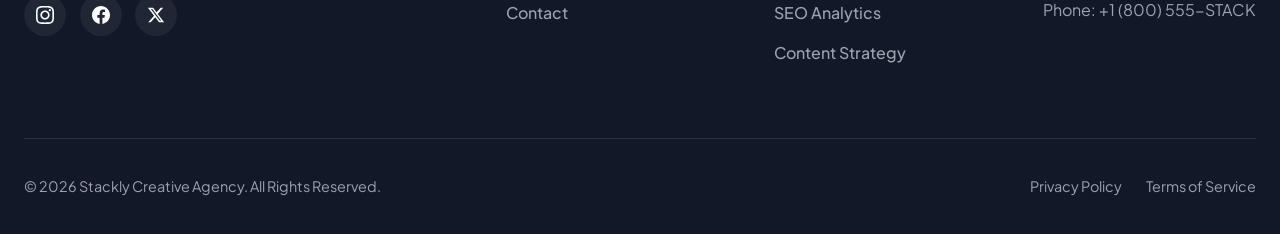
==== commit 265a2859: "Add AOS library for scroll animations and enhance service sections with animations and layout improv" ====
--- a/index.html
+++ b/index.html
@@ -11,6 +11,7 @@
   <link href="https://fonts.googleapis.com/css2?family=Plus+Jakarta+Sans:wght@400;500;600;700;800&display=swap" rel="stylesheet">
   <link rel="stylesheet" href="https://cdnjs.cloudflare.com/ajax/libs/font-awesome/6.5.0/css/all.min.css">
   <link rel="stylesheet" href="css/style.css">
+  <link rel="stylesheet" href="https://unpkg.com/aos@next/dist/aos.css" />
 </head>
 <body>
 
@@ -86,7 +87,7 @@
       </div>
 
       <div class="container hero-grid">
-        <div class="hero-content">
+        <div class="hero-content" data-aos="fade-up" data-aos-duration="1000">
           <div class="hero-badge">Award-Winning Creative & UX Agency</div>
           <h1 class="hero-title">We Transform Brands Into <span>Digital Giants</span></h1>
           <p class="hero-description">Stackly builds iconic visual identities, ultra-fast web architectures, and growth platforms designed to turn ambitious visionaries into market leaders.</p>
@@ -104,11 +105,11 @@
     <section class="section">
       <div class="container">
         <div class="grid grid-2" style="align-items: center; gap: 4.5rem;">
-          <div class="image-collage">
+          <div class="image-collage" data-aos="fade-right" data-aos-duration="800">
             <img src="assets/images/agency-office.webp" alt="Stackly Agency Office" class="collage-primary">
             <img src="assets/images/creative-team.webp" alt="Stackly Creative Team" class="collage-secondary">
           </div>
-          <div>
+          <div data-aos="fade-left" data-aos-duration="800">
             <span class="badge">WHO WE ARE</span>
             <h2 class="section-title">Architects of Exceptional <span>Digital Experiences</span></h2>
             <p class="section-desc" style="margin-bottom: 1.5rem;">Founded on artistic precision and engineering rigor, Stackly bridges the gap between high-end aesthetic design and measurable business performance.</p>
@@ -134,7 +135,7 @@
     <!-- Services Section with Visual WEBP Image Cards -->
     <section class="section section-alt">
       <div class="container">
-        <div class="section-header">
+        <div class="section-header" data-aos="fade-up" data-aos-duration="800">
           <span class="badge">WHAT WE DO</span>
           <h2 class="section-title">Full-Spectrum <span>Creative Solutions</span></h2>
           <p class="section-desc">Tailored digital practice groups engineered to scale modern brands and deliver competitive advantage.</p>
@@ -143,7 +144,7 @@
         <div class="grid grid-3">
           
           <!-- Service 1 -->
-          <div class="service-card">
+          <div class="service-card" data-aos="fade-up" data-aos-duration="800" data-aos-delay="100">
             <div class="service-card-img-wrap">
               <img src="assets/images/branding-strategy.webp" alt="Branding Strategy" loading="lazy">
             </div>
@@ -156,7 +157,7 @@
           </div>
 
           <!-- Service 2 -->
-          <div class="service-card">
+          <div class="service-card" data-aos="fade-up" data-aos-duration="800" data-aos-delay="200">
             <div class="service-card-img-wrap">
               <img src="assets/images/ui-ux-design.webp" alt="UI/UX Design" loading="lazy">
             </div>
@@ -169,7 +170,7 @@
           </div>
 
           <!-- Service 3 -->
-          <div class="service-card">
+          <div class="service-card" data-aos="fade-up" data-aos-duration="800" data-aos-delay="300">
             <div class="service-card-img-wrap">
               <img src="assets/images/website-development.webp" alt="Website Development" loading="lazy">
             </div>
@@ -182,7 +183,7 @@
           </div>
 
           <!-- Service 4 -->
-          <div class="service-card">
+          <div class="service-card" data-aos="fade-up" data-aos-duration="800" data-aos-delay="100">
             <div class="service-card-img-wrap">
               <img src="assets/images/digital-marketing.webp" alt="Digital Marketing" loading="lazy">
             </div>
@@ -195,7 +196,7 @@
           </div>
 
           <!-- Service 5 -->
-          <div class="service-card">
+          <div class="service-card" data-aos="fade-up" data-aos-duration="800" data-aos-delay="200">
             <div class="service-card-img-wrap">
               <img src="assets/images/seo-analytics.webp" alt="SEO Analytics" loading="lazy">
             </div>
@@ -208,7 +209,7 @@
           </div>
 
           <!-- Service 6 -->
-          <div class="service-card">
+          <div class="service-card" data-aos="fade-up" data-aos-duration="800" data-aos-delay="300">
             <div class="service-card-img-wrap">
               <img src="assets/images/content-strategy.webp" alt="Content Strategy" loading="lazy">
             </div>
@@ -228,7 +229,7 @@
     <section class="section">
       <div class="container">
         <div class="grid grid-2" style="align-items: center; gap: 4rem;">
-          <div>
+          <div data-aos="fade-right" data-aos-duration="800">
             <span class="badge">OUR ADVANTAGE</span>
             <h2 class="section-title">Why Enterprise Leaders <span>Partner With Stackly</span></h2>
             <p class="section-desc" style="margin-bottom: 2rem;">We combine hyper-focused creative execution with transparent project delivery to guarantee standard-setting results.</p>
@@ -260,7 +261,7 @@
             </div>
           </div>
 
-          <div>
+          <div data-aos="fade-left" data-aos-duration="800">
             <img src="assets/images/client-meetings.webp" alt="Stackly Strategic Collaboration" style="border-radius: var(--radius-lg); box-shadow: var(--card-shadow-hover);">
           </div>
         </div>
@@ -270,14 +271,14 @@
     <!-- Featured Portfolio Grid -->
     <section class="section section-alt">
       <div class="container">
-        <div class="section-header">
+        <div class="section-header" data-aos="fade-up" data-aos-duration="800">
           <span class="badge">FEATURED WORK</span>
           <h2 class="section-title">Selected Digital <span>Case Studies</span></h2>
           <p class="section-desc">Explore recent transformations created for global technology brands and market leaders.</p>
         </div>
 
         <div class="grid grid-3">
-          <div class="portfolio-card">
+          <div class="portfolio-card" data-aos="fade-up" data-aos-duration="800" data-aos-delay="100">
             <div class="portfolio-img-wrap">
               <img src="assets/images/portfolio-1.webp" alt="Vortex Financial Identity" loading="lazy">
               <div class="portfolio-overlay">
@@ -288,7 +289,7 @@
             </div>
           </div>
 
-          <div class="portfolio-card">
+          <div class="portfolio-card" data-aos="fade-up" data-aos-duration="800" data-aos-delay="200">
             <div class="portfolio-img-wrap">
               <img src="assets/images/portfolio-2.webp" alt="CloudSync SaaS Interface" loading="lazy">
               <div class="portfolio-overlay">
@@ -299,7 +300,7 @@
             </div>
           </div>
 
-          <div class="portfolio-card">
+          <div class="portfolio-card" data-aos="fade-up" data-aos-duration="800" data-aos-delay="300">
             <div class="portfolio-img-wrap">
               <img src="assets/images/portfolio-3.webp" alt="Luxe Attire Shop" loading="lazy">
               <div class="portfolio-overlay">
@@ -310,7 +311,7 @@
             </div>
           </div>
 
-          <div class="portfolio-card">
+          <div class="portfolio-card" data-aos="fade-up" data-aos-duration="800" data-aos-delay="100">
             <div class="portfolio-img-wrap">
               <img src="assets/images/portfolio-4.webp" alt="Apex Growth Campaign" loading="lazy">
               <div class="portfolio-overlay">
@@ -321,7 +322,7 @@
             </div>
           </div>
 
-          <div class="portfolio-card">
+          <div class="portfolio-card" data-aos="fade-up" data-aos-duration="800" data-aos-delay="200">
             <div class="portfolio-img-wrap">
               <img src="assets/images/portfolio-5.webp" alt="HealthTrack Mobile App" loading="lazy">
               <div class="portfolio-overlay">
@@ -332,7 +333,7 @@
             </div>
           </div>
 
-          <div class="portfolio-card">
+          <div class="portfolio-card" data-aos="fade-up" data-aos-duration="800" data-aos-delay="300">
             <div class="portfolio-img-wrap">
               <img src="assets/images/portfolio-6.webp" alt="FinVibe Banking Portal" loading="lazy">
               <div class="portfolio-overlay">
@@ -344,7 +345,7 @@
           </div>
         </div>
 
-        <div class="text-center" style="margin-top: 3.5rem;">
+        <div class="text-center" style="margin-top: 3.5rem;" data-aos="fade-up" data-aos-duration="800">
           <a href="portfolio.html" class="btn btn-outline">Explore Full Portfolio Gallery</a>
         </div>
       </div>
@@ -353,14 +354,14 @@
     <!-- Visual Creative Process Section -->
     <section class="section">
       <div class="container">
-        <div class="section-header">
+        <div class="section-header" data-aos="fade-up" data-aos-duration="800">
           <span class="badge">HOW WE WORK</span>
           <h2 class="section-title">Our Proven <span>Creative Process</span></h2>
           <p class="section-desc">A structured 4-phase framework designed to deliver world-class digital products with precision.</p>
         </div>
 
         <div class="grid grid-4">
-          <div class="process-card-visual">
+          <div class="process-card-visual" data-aos="fade-up" data-aos-duration="800" data-aos-delay="100">
             <div class="process-img-wrap">
               <img src="assets/images/client-meetings.webp" alt="Discovery Phase" loading="lazy">
               <span class="process-step-badge">01</span>
@@ -371,7 +372,7 @@
             </div>
           </div>
 
-          <div class="process-card-visual">
+          <div class="process-card-visual" data-aos="fade-up" data-aos-duration="800" data-aos-delay="200">
             <div class="process-img-wrap">
               <img src="assets/images/ui-ux-design.webp" alt="UI UX Blueprinting" loading="lazy">
               <span class="process-step-badge">02</span>
@@ -382,7 +383,7 @@
             </div>
           </div>
 
-          <div class="process-card-visual">
+          <div class="process-card-visual" data-aos="fade-up" data-aos-duration="800" data-aos-delay="300">
             <div class="process-img-wrap">
               <img src="assets/images/website-development.webp" alt="Agile Engineering" loading="lazy">
               <span class="process-step-badge">03</span>
@@ -393,7 +394,7 @@
             </div>
           </div>
 
-          <div class="process-card-visual">
+          <div class="process-card-visual" data-aos="fade-up" data-aos-duration="800" data-aos-delay="400">
             <div class="process-img-wrap">
               <img src="assets/images/business-growth.webp" alt="Launch & Scale" loading="lazy">
               <span class="process-step-badge">04</span>
@@ -410,14 +411,14 @@
     <!-- Meet Our Team with Visual Photos -->
     <section class="section section-alt">
       <div class="container">
-        <div class="section-header">
+        <div class="section-header" data-aos="fade-up" data-aos-duration="800">
           <span class="badge">LEADERSHIP TEAM</span>
           <h2 class="section-title">Meet Our <span>Creative Visionaries</span></h2>
           <p class="section-desc">The senior strategists, product leaders, and architects driving excellence at Stackly.</p>
         </div>
 
         <div class="grid grid-3">
-          <div class="team-card">
+          <div class="team-card" data-aos="fade-up" data-aos-duration="800" data-aos-delay="100">
             <div class="team-img-wrap">
               <img src="assets/images/creative-team.webp" alt="Alex Mercer" loading="lazy">
               <div class="team-social">
@@ -432,7 +433,7 @@
             </div>
           </div>
 
-          <div class="team-card">
+          <div class="team-card" data-aos="fade-up" data-aos-duration="800" data-aos-delay="200">
             <div class="team-img-wrap">
               <img src="assets/images/agency-office.webp" alt="Elena Rostova" loading="lazy">
               <div class="team-social">
@@ -447,7 +448,7 @@
             </div>
           </div>
 
-          <div class="team-card">
+          <div class="team-card" data-aos="fade-up" data-aos-duration="800" data-aos-delay="300">
             <div class="team-img-wrap">
               <img src="assets/images/client-meetings.webp" alt="Marcus Vance" loading="lazy">
               <div class="team-social">
@@ -466,7 +467,7 @@
     </section>
 
     <!-- Company Statistics Section -->
-    <section class="stats-section">
+    <section class="stats-section" data-aos="zoom-in" data-aos-duration="1000">
       <div class="container">
         <div class="grid grid-4">
           <div class="stat-card">
@@ -495,13 +496,13 @@
     <!-- Video Presentation Section -->
     <section class="section">
       <div class="container">
-        <div class="section-header">
+        <div class="section-header" data-aos="fade-up" data-aos-duration="800">
           <span class="badge">AGENCY REEL</span>
           <h2 class="section-title">Watch Our Agency <span>Showcase Reel</span></h2>
           <p class="section-desc">Experience how we partner with global enterprise brands to shape the digital future.</p>
         </div>
 
-        <div class="video-banner">
+        <div class="video-banner" data-aos="zoom-in-up" data-aos-duration="800">
           <img src="assets/images/video-presentation.webp" alt="Stackly Video Presentation">
           <div class="video-overlay">
             <a href="404.html" style="display: inline-block; text-decoration: none;"><div class="play-btn"><i class="fa-solid fa-play"></i></div></a>
@@ -516,7 +517,7 @@
     <!-- Client Testimonials Section - 5 Persons Reviews Running Continuously Horizontally -->
     <section class="section section-alt">
       <div class="container">
-        <div class="section-header">
+        <div class="section-header" data-aos="fade-up" data-aos-duration="800">
           <span class="badge">TESTIMONIALS</span>
           <h2 class="section-title">What Our <span>Clients Say</span></h2>
           <p class="section-desc">Feedback from 5 visionary executives who transformed their digital brand with Stackly.</p>
@@ -524,7 +525,7 @@
       </div>
 
       <!-- Infinite Continuous Horizontal Running Marquee Slider -->
-      <div class="testimonial-marquee-wrapper">
+      <div class="testimonial-marquee-wrapper" data-aos="fade-up" data-aos-duration="1000">
         <div class="testimonial-marquee-track">
           
           <!-- Review Person 1 -->
@@ -712,7 +713,7 @@
     <!-- Image-Backed Call to Action Banner -->
     <section class="section" style="padding-top: 1rem;">
       <div class="container">
-        <div class="cta-banner">
+        <div class="cta-banner" data-aos="zoom-in" data-aos-duration="800">
           <h2>Ready to Elevate Your Digital Brand?</h2>
           <p>Let's collaborate to build an extraordinary digital product that accelerates your revenue and captures market dominance.</p>
           <a href="404.html" class="btn btn-white">Start Your Project Today</a>
@@ -775,13 +776,21 @@
       <div class="footer-bottom">
         <p>© 2026 Stackly Creative Agency. All Rights Reserved.</p>
         <div style="display: flex; gap: 1.5rem;">
-          <a href="#">Privacy Policy</a>
-          <a href="#">Terms of Service</a>
+          <a href="404.html">Privacy Policy</a>
+          <a href="404.html">Terms of Service</a>
         </div>
       </div>
     </div>
   </footer>
 
+  <script src="https://unpkg.com/aos@next/dist/aos.js"></script>
+  <script>
+    AOS.init({
+      duration: 800,
+      once: true,
+      easing: 'ease-out-cubic'
+    });
+  </script>
   <script src="js/script.js"></script>
 </body>
 </html>
--- a/css/style.css
+++ b/css/style.css
@@ -2935,6 +2935,92 @@
   padding-left: 2rem;
 }
 
+/* Service Detail Premium Left-Image Layout for Services Page */
+.service-detail-item {
+  display: flex;
+  flex-direction: row;
+  align-items: center;
+  justify-content: space-between;
+  gap: 5rem;
+  width: 100%;
+  margin-bottom: 8rem;
+  box-sizing: border-box;
+}
+
+.service-detail-item > div {
+  flex: 1;
+  width: 50%;
+}
+
+.service-detail-img-wrap {
+  width: 100%;
+  max-width: 480px;
+  margin: 0 auto;
+}
+
+.service-detail-item img {
+  width: 100%;
+  max-width: 100%;
+  height: auto;
+  max-height: 380px;
+  object-fit: cover;
+  border-radius: var(--radius-md);
+  box-shadow: 0 20px 40px rgba(0, 0, 0, 0.08);
+  transition: transform 0.4s cubic-bezier(0.16, 1, 0.3, 1), box-shadow 0.4s ease;
+  display: block;
+}
+
+.service-detail-item img:hover {
+  transform: translateY(-6px) scale(1.025);
+  box-shadow: 0 30px 60px rgba(0, 0, 0, 0.12);
+}
+
+.service-detail-content {
+  text-align: left;
+  display: flex;
+  flex-direction: column;
+  align-items: flex-start;
+}
+
+.service-detail-content h2 {
+  font-size: 2.25rem;
+  font-weight: 800;
+  margin-bottom: 1.25rem;
+  text-align: left !important;
+  color: var(--text-dark);
+}
+
+.service-detail-content p {
+  color: var(--text-muted);
+  margin-bottom: 1.5rem;
+  font-size: 1.05rem;
+  text-align: left !important;
+  max-width: 100%;
+}
+
+.service-detail-checklist {
+  display: flex;
+  flex-direction: column;
+  gap: 0.85rem;
+  margin-bottom: 2rem;
+  font-weight: 700;
+  align-items: flex-start !important;
+  text-align: left !important;
+  width: 100%;
+}
+
+.service-detail-checklist div {
+  display: flex;
+  align-items: center;
+  gap: 0.75rem;
+  justify-content: flex-start !important;
+}
+
+.service-detail-content .btn {
+  align-self: flex-start !important;
+  margin: 0 !important;
+}
+
 @media (max-width: 1200px) {
   .hero-title { font-size: 3.25rem; }
   .footer-grid { grid-template-columns: repeat(2, 1fr); }
@@ -3015,91 +3101,54 @@
     bottom: 0;
   }
 
-  /* Service Detail Centered Layout for Services Page */
-.service-detail-item {
-  display: flex;
-  flex-direction: column;
-  align-items: center;
-  text-align: center;
-  width: 100%;
-  max-width: 860px;
-  margin: 0 auto;
-  gap: 4rem;
-  padding: 0 1rem;
-  box-sizing: border-box;
-}
-
-.service-detail-item > div {
-  order: 0 !important;
-  display: flex !important;
-  flex-direction: column !important;
-  align-items: center !important;
-  text-align: center !important;
-  width: 100%;
-}
-
-.service-detail-item img {
-  max-width: 100%;
-  height: auto;
-  max-height: 480px;
-  object-fit: cover;
-  border-radius: var(--radius-lg);
-  box-shadow: var(--card-shadow-hover);
-  margin: 0 auto;
-}
-
-.service-detail-item h2,
-.service-detail-item h3 {
-  text-align: center !important;
-}
-
-.service-detail-item .badge {
-  align-self: center !important;
-  margin-left: auto !important;
-  margin-right: auto !important;
-}
-
-.service-detail-item .btn {
-  justify-content: center !important;
-  margin: 0 auto;
-}
-
-.service-detail-checklist {
-  align-items: flex-start !important;
-  text-align: left !important;
-  display: inline-flex !important;
-  flex-direction: column !important;
-  margin-left: auto !important;
-  margin-right: auto !important;
-}
-  /* Service Detail Mobile Centering (within @media) */
+  /* Service Detail Mobile Override Rules (within 992px media query) */
+  .service-detail-item {
+    flex-direction: column !important;
+    gap: 2.5rem;
+    margin-bottom: 5rem;
+  }
+  
   .service-detail-item > div {
-    order: 0 !important;
-    display: flex !important;
-    flex-direction: column !important;
+    width: 100% !important;
+  }
+  
+  .service-detail-img-wrap {
+    max-width: 360px;
+  }
+  
+  .service-detail-item img {
+    max-width: 100%;
+    max-height: 280px;
+  }
+  
+  .service-detail-content {
+    text-align: center !important;
     align-items: center !important;
+  }
+  
+  .service-detail-content h2 {
     text-align: center !important;
-  }
-
-  .service-detail-item h2,
-  .service-detail-item h3 {
+    font-size: 1.8rem;
+  }
+  
+  .service-detail-content p {
     text-align: center !important;
   }
-
-  .service-detail-item .badge {
-    align-self: center !important;
-    margin-left: auto !important;
-    margin-right: auto !important;
-  }
-
-  .service-detail-item .btn {
-    width: 100% !important;
-    justify-content: center !important;
-  }
-
+  
   .service-detail-checklist {
     align-items: center !important;
     text-align: center !important;
+  }
+  
+  .service-detail-checklist div {
+    justify-content: center !important;
+  }
+  
+  .service-detail-content .btn {
+    align-self: center !important;
+    margin: 0 auto !important;
+    width: 100% !important;
+    justify-content: center !important;
   }
 }
 
